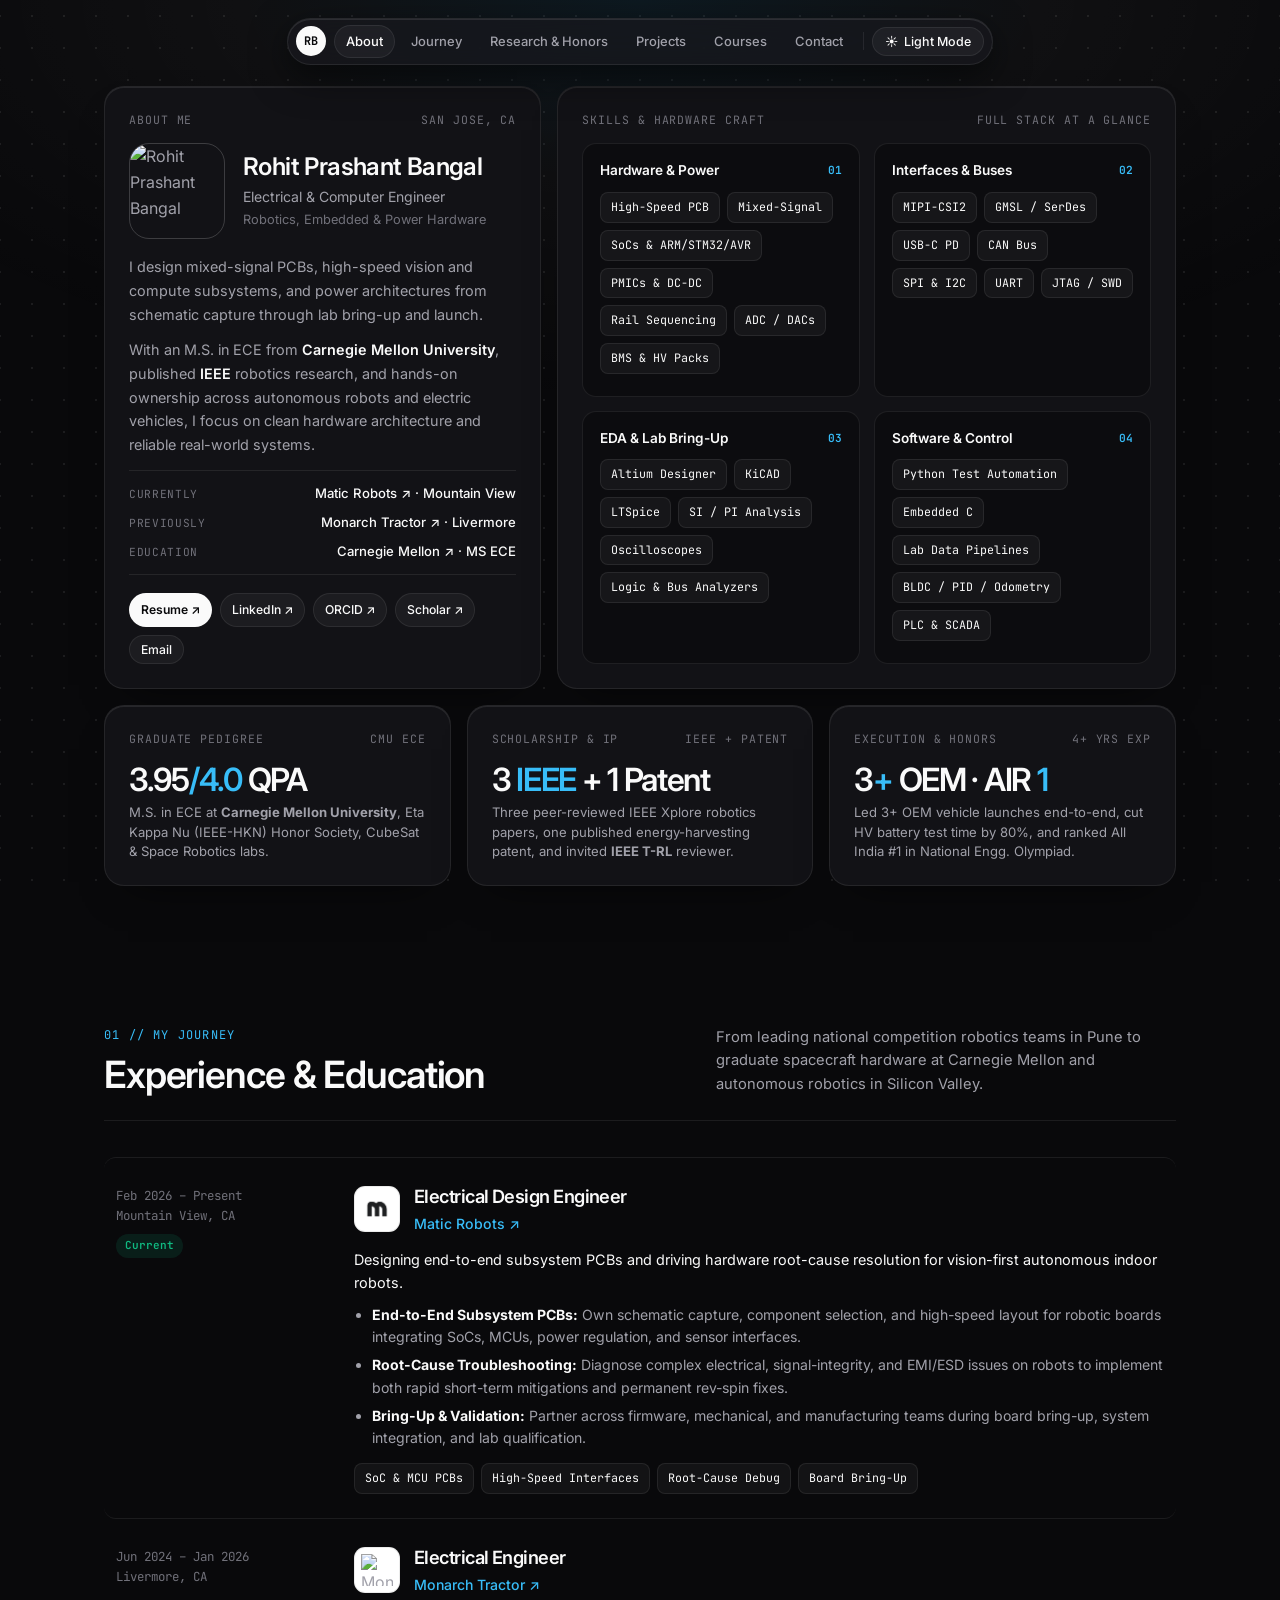
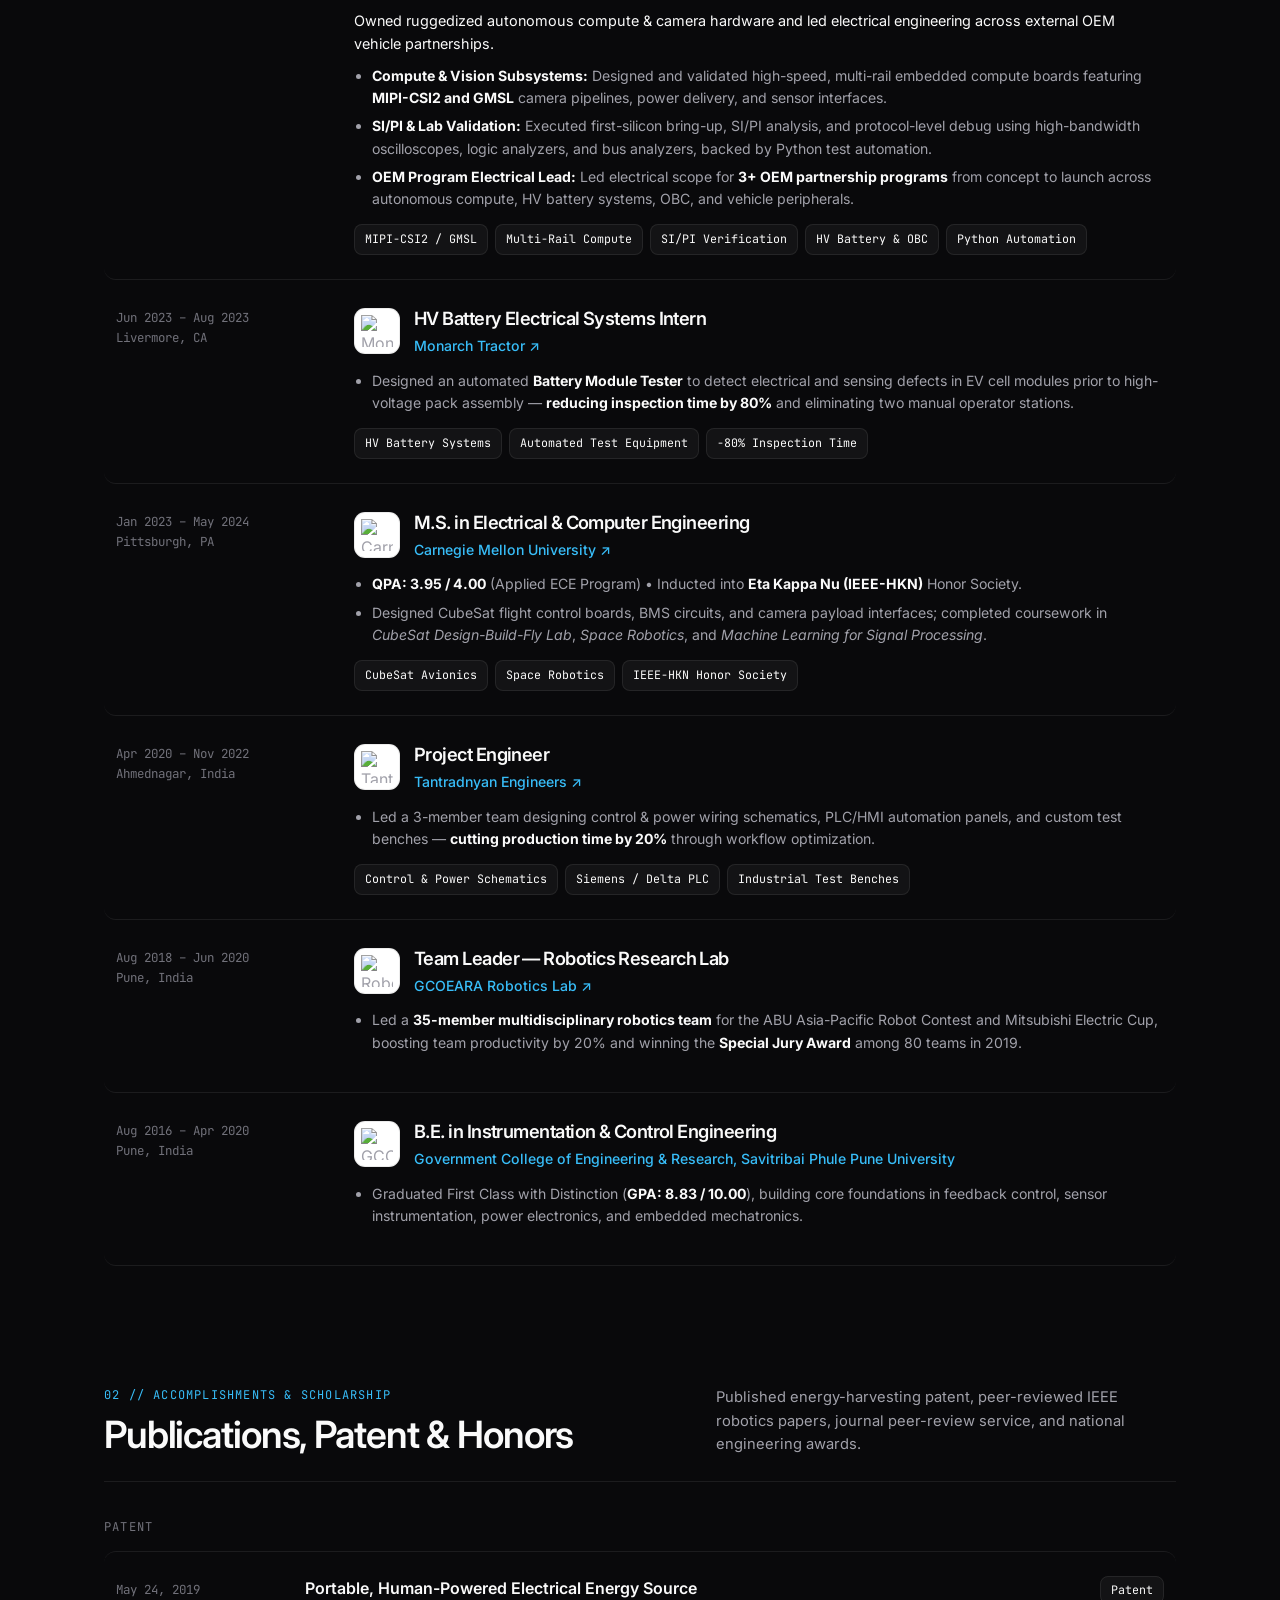
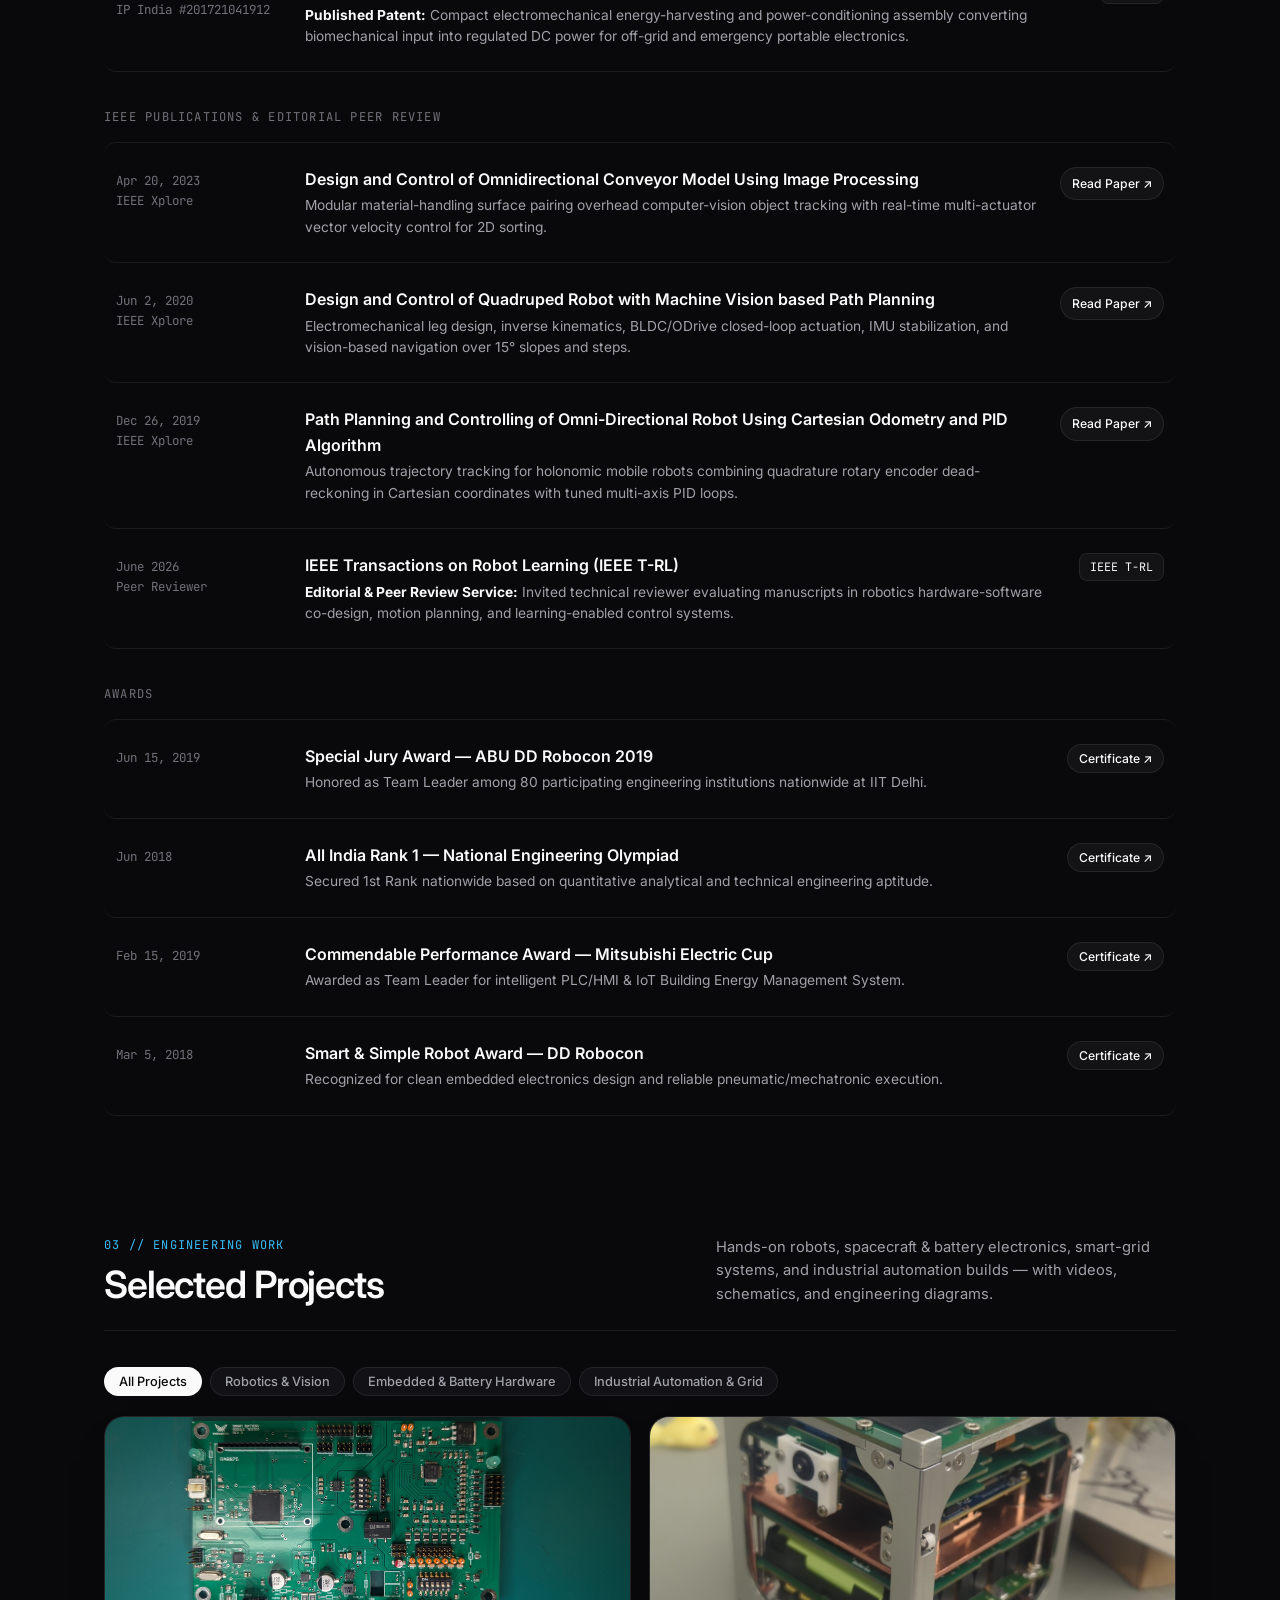
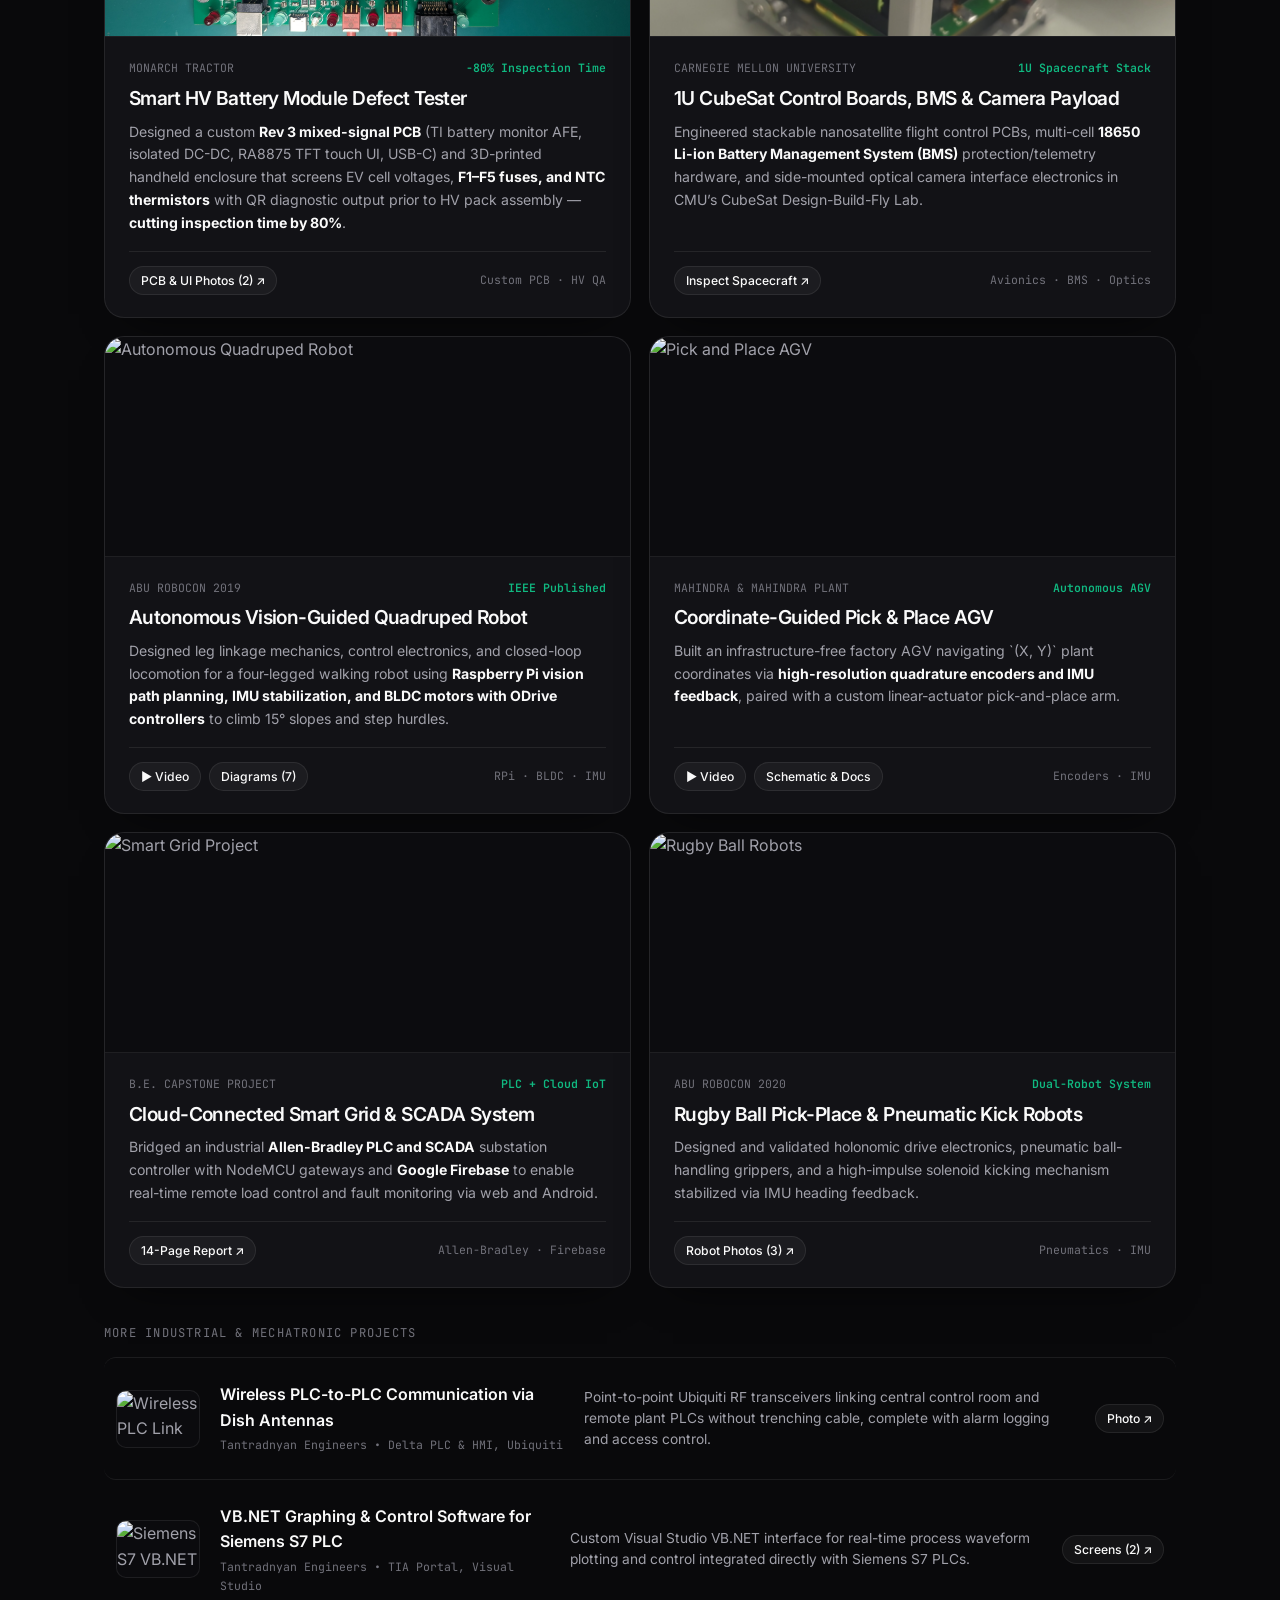
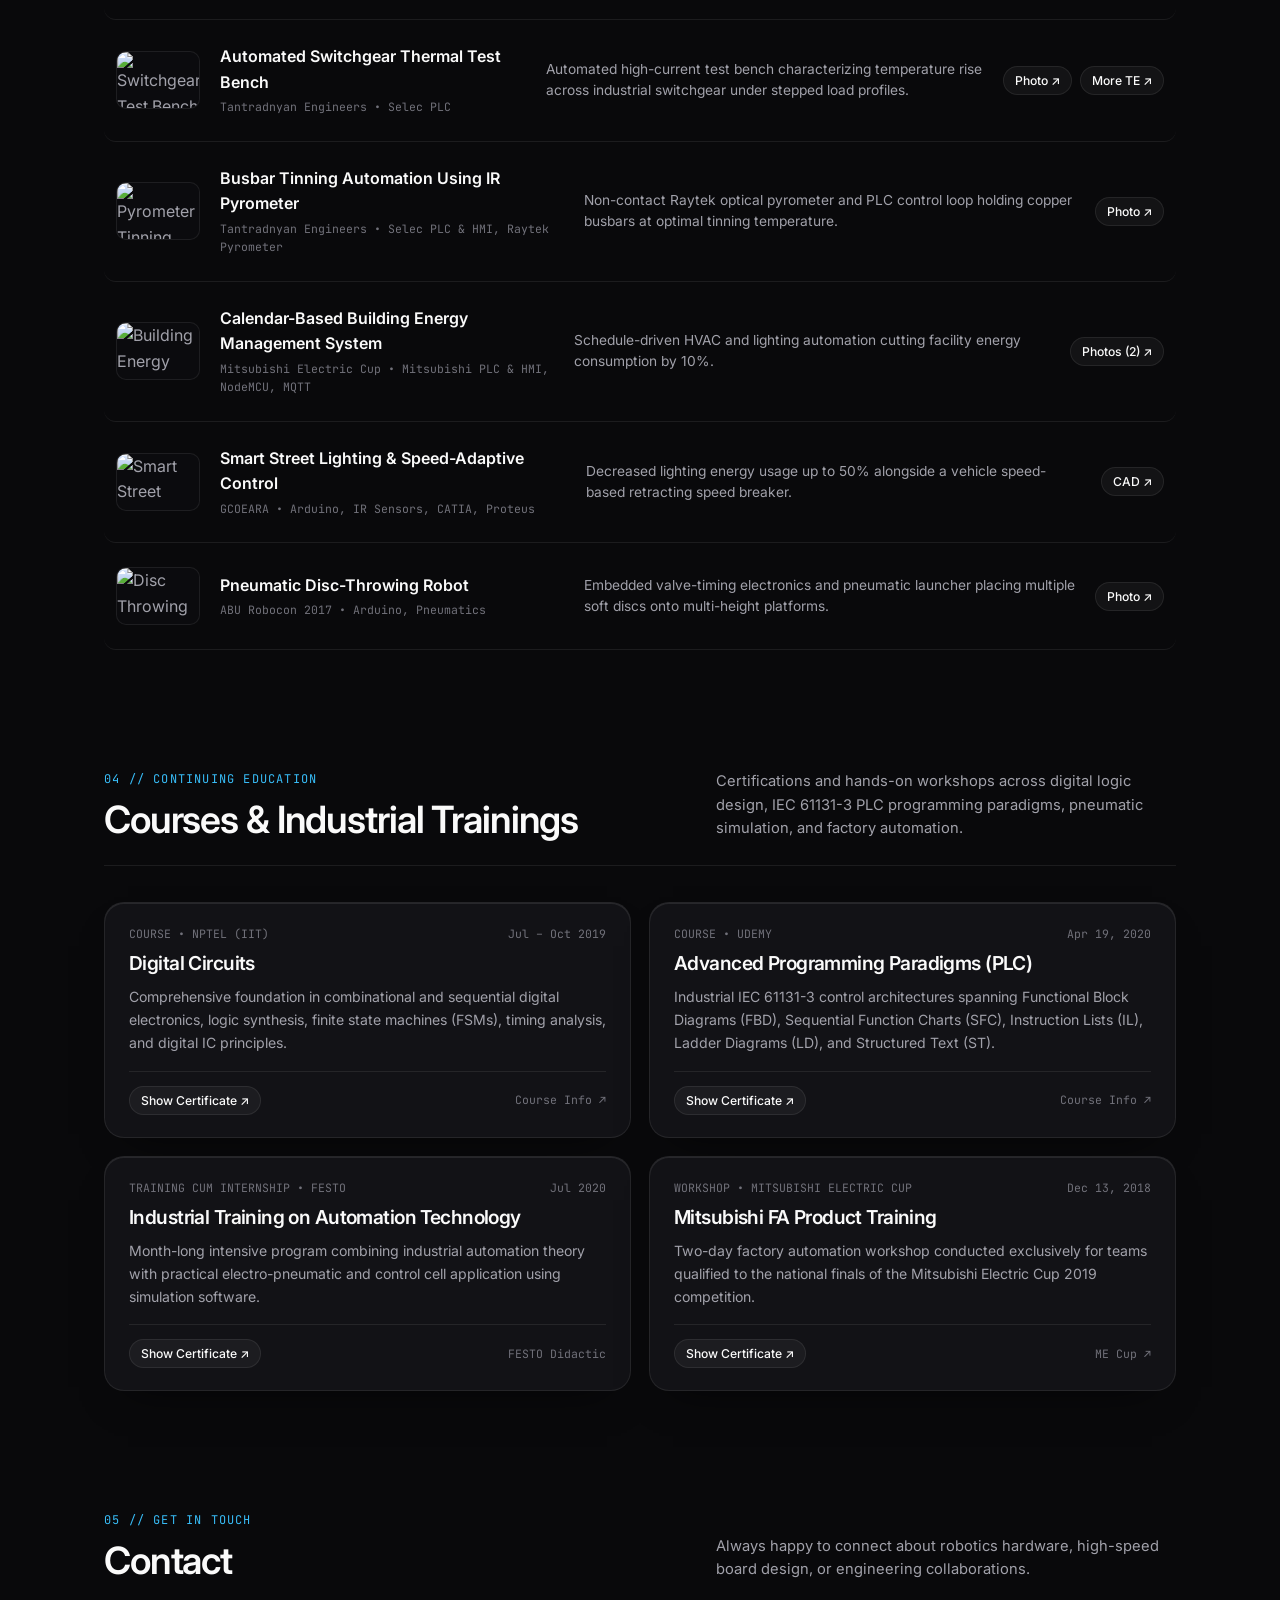
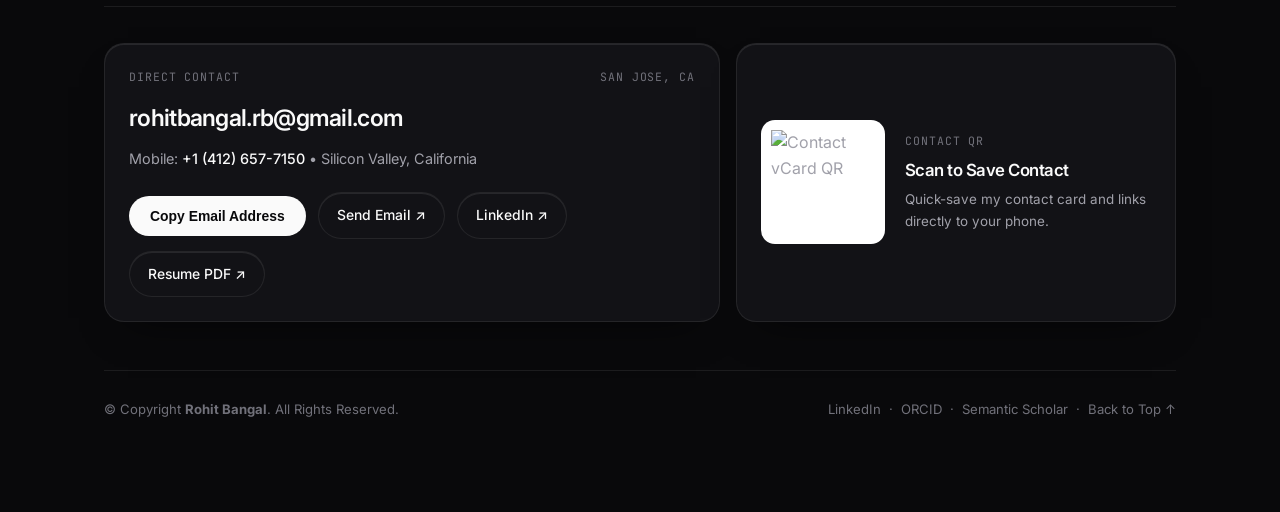
==== index.html @ a2d24da6 "Update Monarch Tractor links to Wayback Machine snapshot" ====
<!DOCTYPE html>
<html lang="en">
<head>
  <meta charset="utf-8">
  <title>Rohit Bangal — Electrical &amp; Robotics Hardware Engineer</title>
  <meta name="viewport" content="width=device-width, initial-scale=1.0">
  <meta name="description" content="Personal portfolio of Rohit Bangal — Electrical &amp; Computer Engineer (MS ECE, Carnegie Mellon) designing high-speed mixed-signal PCBs, vision subsystems, and autonomous robotics hardware.">
  <meta name="keywords" content="Rohit Bangal, Electrical Engineer, Robotics Hardware, Carnegie Mellon ECE, Matic Robots, Monarch Tractor, High-Speed PCB, MIPI-CSI, GMSL">

  <link href="img/favicon.png" rel="icon">
  <link href="img/apple-touch-icon.png" rel="apple-touch-icon">

  <!-- Editorial + Technical Typography -->
  <link rel="preconnect" href="https://fonts.googleapis.com">
  <link rel="preconnect" href="https://fonts.gstatic.com" crossorigin>
  <link href="https://fonts.googleapis.com/css2?family=Instrument+Serif:ital@0;1&family=Inter:wght@400;500;600;700&family=JetBrains+Mono:wght@400;500;600;700&display=swap" rel="stylesheet">

  <!-- Bespoke Design System -->
  <link href="css/bespoke.css?v=6" rel="stylesheet">
</head>

<body data-theme="dark">
  <!-- Hairline Top Scroll Progress -->
  <div id="scroll-progress"></div>

  <!-- Subtle Top Radial Backlight + Architectural Dot Matrix -->
  <div class="ambient-canvas"></div>

  <!-- Floating Glass Pill Dock -->
  <header class="dock-header">
    <nav class="dock-nav" aria-label="Primary Navigation">
      <a href="#about" class="dock-monogram" title="Rohit Bangal">RB</a>
      <a href="#about" class="dock-link active">About</a>
      <a href="#journey" class="dock-link">Journey</a>
      <a href="#research" class="dock-link">Research &amp; Honors</a>
      <a href="#projects" class="dock-link">Projects</a>
      <a href="#courses" class="dock-link">Courses</a>
      <a href="#contact" class="dock-link">Contact</a>
      <span class="dock-divider"></span>
      <button type="button" id="theme-toggle" class="dock-theme-btn" aria-label="Switch color theme">
        <span id="theme-toggle-icon">☀</span>
        <span id="theme-toggle-label">Light Mode</span>
      </button>
    </nav>
  </header>

  <main>
    <!-- ======================================================================
         ABOUT & PERSONAL BENTO OVERVIEW
         ====================================================================== -->
    <section id="about" class="hero-section">
      <div class="shell">
        <!-- Personal Modular Bento Grid (Marco.fyi Bento-First Opening) -->
        <div class="bento-grid reveal">
          <!-- Tile 1: Personal Profile & Affiliations (5 cols) -->
          <div class="bento-card identity-card span-5">
            <div>
              <div class="bento-label">
                <span>ABOUT ME</span>
                <span>SAN JOSE, CA</span>
              </div>
              <div class="identity-top-flex">
                <div class="portrait-frame">
                  <img src="img/rb.jpg" alt="Rohit Prashant Bangal">
                </div>
                <div>
                  <h1 class="identity-name">Rohit Prashant Bangal</h1>
                  <div class="identity-role" style="margin-bottom: 0;">Electrical &amp; Computer Engineer<br><span style="font-size: 0.8rem; color: var(--text-muted);">Robotics, Embedded &amp; Power Hardware</span></div>
                </div>
              </div>

              <p class="identity-bio">
                I design mixed-signal PCBs, high-speed vision and compute subsystems, and power architectures from schematic capture through lab bring-up and launch.
              </p>
              <p class="identity-bio" style="margin-bottom: 14px;">
                With an M.S. in ECE from <strong>Carnegie Mellon University</strong>, published <strong>IEEE</strong> robotics research, and hands-on ownership across autonomous robots and electric vehicles, I focus on clean hardware architecture and reliable real-world systems.
              </p>

              <div class="now-mini-list">
                <div class="now-mini-row">
                  <span class="k">Currently</span>
                  <span class="v"><a href="https://maticrobots.com/" target="_blank" rel="noopener">Matic Robots &nearr;</a> &middot; Mountain View</span>
                </div>
                <div class="now-mini-row">
                  <span class="k">Previously</span>
                  <span class="v"><a href="https://web.archive.org/web/20260115083828/https://www.monarchtractor.com/" target="_blank" rel="noopener">Monarch Tractor &nearr;</a> &middot; Livermore</span>
                </div>
                <div class="now-mini-row">
                  <span class="k">Education</span>
                  <span class="v"><a href="https://www.ece.cmu.edu/" target="_blank" rel="noopener">Carnegie Mellon &nearr;</a> &middot; MS ECE</span>
                </div>
              </div>
            </div>

            <div class="social-pill-row">
              <a href="Rohit%20Bangal%20-%20Resume.pdf" target="_blank" rel="noopener" class="mini-pill mini-pill-solid">Resume &nearr;</a>
              <a href="https://www.linkedin.com/in/rohitbangal" target="_blank" rel="noopener" class="mini-pill">LinkedIn &nearr;</a>
              <a href="https://orcid.org/0009-0003-9104-2125" target="_blank" rel="noopener" class="mini-pill">ORCID &nearr;</a>
              <a href="https://www.semanticscholar.org/author/Rohit-Bangal/2213702117" target="_blank" rel="noopener" class="mini-pill">Scholar &nearr;</a>
              <button type="button" class="mini-pill" data-copy-email="rohitbangal.rb@gmail.com" data-copied-label="Copied &check;">
                <span class="copy-label">Email</span>
              </button>
            </div>
          </div>

          <!-- Tile 2: All Skills at a Glance (7 cols) -->
          <div class="bento-card skills-card span-7">
            <div class="bento-label">
              <span>SKILLS &amp; HARDWARE CRAFT</span>
              <span>FULL STACK AT A GLANCE</span>
            </div>

            <div class="skills-glance-grid">
              <div class="skill-pillar">
                <div class="skill-pillar-head">
                  <span>Hardware &amp; Power</span>
                  <span class="num">01</span>
                </div>
                <div class="chip-cloud">
                  <span class="spec-chip">High-Speed PCB</span>
                  <span class="spec-chip">Mixed-Signal</span>
                  <span class="spec-chip">SoCs &amp; ARM/STM32/AVR</span>
                  <span class="spec-chip">PMICs &amp; DC-DC</span>
                  <span class="spec-chip">Rail Sequencing</span>
                  <span class="spec-chip">ADC / DACs</span>
                  <span class="spec-chip">BMS &amp; HV Packs</span>
                </div>
              </div>

              <div class="skill-pillar">
                <div class="skill-pillar-head">
                  <span>Interfaces &amp; Buses</span>
                  <span class="num">02</span>
                </div>
                <div class="chip-cloud">
                  <span class="spec-chip">MIPI-CSI2</span>
                  <span class="spec-chip">GMSL / SerDes</span>
                  <span class="spec-chip">USB-C PD</span>
                  <span class="spec-chip">CAN Bus</span>
                  <span class="spec-chip">SPI &amp; I2C</span>
                  <span class="spec-chip">UART</span>
                  <span class="spec-chip">JTAG / SWD</span>
                </div>
              </div>

              <div class="skill-pillar">
                <div class="skill-pillar-head">
                  <span>EDA &amp; Lab Bring-Up</span>
                  <span class="num">03</span>
                </div>
                <div class="chip-cloud">
                  <span class="spec-chip">Altium Designer</span>
                  <span class="spec-chip">KiCAD</span>
                  <span class="spec-chip">LTSpice</span>
                  <span class="spec-chip">SI / PI Analysis</span>
                  <span class="spec-chip">Oscilloscopes</span>
                  <span class="spec-chip">Logic &amp; Bus Analyzers</span>
                </div>
              </div>

              <div class="skill-pillar">
                <div class="skill-pillar-head">
                  <span>Software &amp; Control</span>
                  <span class="num">04</span>
                </div>
                <div class="chip-cloud">
                  <span class="spec-chip">Python Test Automation</span>
                  <span class="spec-chip">Embedded C</span>
                  <span class="spec-chip">Lab Data Pipelines</span>
                  <span class="spec-chip">BLDC / PID / Odometry</span>
                  <span class="spec-chip">PLC &amp; SCADA</span>
                </div>
              </div>
            </div>
          </div>

          <!-- Row 2: Three Balanced Personal Highlight Tiles (4 + 4 + 4 = 12 cols) -->
          <div class="bento-card span-4">
            <div class="bento-label">
              <span>GRADUATE PEDIGREE</span>
              <span>CMU ECE</span>
            </div>
            <div class="metric-big">3.95<span class="accent">/4.0</span> QPA</div>
            <p class="metric-desc">
              M.S. in ECE at <strong>Carnegie Mellon University</strong>, Eta Kappa Nu (IEEE-HKN) Honor Society, CubeSat &amp; Space Robotics labs.
            </p>
          </div>

          <div class="bento-card span-4">
            <div class="bento-label">
              <span>SCHOLARSHIP &amp; IP</span>
              <span>IEEE + PATENT</span>
            </div>
            <div class="metric-big">3 <span class="accent">IEEE</span> + 1 Patent</div>
            <p class="metric-desc">
              Three peer-reviewed IEEE Xplore robotics papers, one published energy-harvesting patent, and invited <strong>IEEE T-RL</strong> reviewer.
            </p>
          </div>

          <div class="bento-card span-4">
            <div class="bento-label">
              <span>EXECUTION &amp; HONORS</span>
              <span>4+ YRS EXP</span>
            </div>
            <div class="metric-big">3<span class="accent">+</span> OEM &middot; AIR <span class="accent">1</span></div>
            <p class="metric-desc">
              Led 3+ OEM vehicle launches end-to-end, cut HV battery test time by 80%, and ranked All India #1 in National Engg. Olympiad.
            </p>
          </div>
        </div>
      </div>
    </section>

    <!-- ======================================================================
         01 // EXPERIENCE & EDUCATION (MY JOURNEY)
         ====================================================================== -->
    <section id="journey" class="section-block">
      <div class="shell">
        <div class="section-header-row reveal">
          <div>
            <span class="section-index">01 // MY JOURNEY</span>
            <h2 class="section-title">Experience &amp; Education</h2>
          </div>
          <p class="section-lead">
            From leading national competition robotics teams in Pune to graduate spacecraft hardware at Carnegie Mellon and autonomous robotics in Silicon Valley.
          </p>
        </div>

        <div class="dim-ledger reveal">
          <!-- Matic Robots -->
          <div class="ledger-row journey-row-grid">
            <div class="journey-when">
              <div>Feb 2026 &ndash; Present</div>
              <div>Mountain View, CA</div>
              <span class="journey-badge-now">Current</span>
            </div>
            <div>
              <div class="journey-header">
                <div class="logo-tile"><img src="img/matic.png" alt="Matic Robots"></div>
                <div>
                  <h3 class="journey-role">Electrical Design Engineer</h3>
                  <div class="journey-org"><a href="https://maticrobots.com/" target="_blank" rel="noopener">Matic Robots &nearr;</a></div>
                </div>
              </div>
              <p class="journey-scope">Designing end-to-end subsystem PCBs and driving hardware root-cause resolution for vision-first autonomous indoor robots.</p>
              <ul class="journey-points">
                <li><strong>End-to-End Subsystem PCBs:</strong> Own schematic capture, component selection, and high-speed layout for robotic boards integrating SoCs, MCUs, power regulation, and sensor interfaces.</li>
                <li><strong>Root-Cause Troubleshooting:</strong> Diagnose complex electrical, signal-integrity, and EMI/ESD issues on robots to implement both rapid short-term mitigations and permanent rev-spin fixes.</li>
                <li><strong>Bring-Up &amp; Validation:</strong> Partner across firmware, mechanical, and manufacturing teams during board bring-up, system integration, and lab qualification.</li>
              </ul>
              <div class="chip-cloud">
                <span class="spec-chip">SoC &amp; MCU PCBs</span>
                <span class="spec-chip">High-Speed Interfaces</span>
                <span class="spec-chip">Root-Cause Debug</span>
                <span class="spec-chip">Board Bring-Up</span>
              </div>
            </div>
          </div>

          <!-- Monarch Tractor Full-Time -->
          <div class="ledger-row journey-row-grid">
            <div class="journey-when">
              <div>Jun 2024 &ndash; Jan 2026</div>
              <div>Livermore, CA</div>
            </div>
            <div>
              <div class="journey-header">
                <div class="logo-tile"><img src="img/mt.png" alt="Monarch Tractor"></div>
                <div>
                  <h3 class="journey-role">Electrical Engineer</h3>
                  <div class="journey-org"><a href="https://web.archive.org/web/20260115083828/https://www.monarchtractor.com/" target="_blank" rel="noopener">Monarch Tractor &nearr;</a></div>
                </div>
              </div>
              <p class="journey-scope">Owned ruggedized autonomous compute &amp; camera hardware and led electrical engineering across external OEM vehicle partnerships.</p>
              <ul class="journey-points">
                <li><strong>Compute &amp; Vision Subsystems:</strong> Designed and validated high-speed, multi-rail embedded compute boards featuring <strong>MIPI-CSI2 and GMSL</strong> camera pipelines, power delivery, and sensor interfaces.</li>
                <li><strong>SI/PI &amp; Lab Validation:</strong> Executed first-silicon bring-up, SI/PI analysis, and protocol-level debug using high-bandwidth oscilloscopes, logic analyzers, and bus analyzers, backed by Python test automation.</li>
                <li><strong>OEM Program Electrical Lead:</strong> Led electrical scope for <strong>3+ OEM partnership programs</strong> from concept to launch across autonomous compute, HV battery systems, OBC, and vehicle peripherals.</li>
              </ul>
              <div class="chip-cloud">
                <span class="spec-chip">MIPI-CSI2 / GMSL</span>
                <span class="spec-chip">Multi-Rail Compute</span>
                <span class="spec-chip">SI/PI Verification</span>
                <span class="spec-chip">HV Battery &amp; OBC</span>
                <span class="spec-chip">Python Automation</span>
              </div>
            </div>
          </div>

          <!-- Monarch Tractor Intern -->
          <div class="ledger-row journey-row-grid">
            <div class="journey-when">
              <div>Jun 2023 &ndash; Aug 2023</div>
              <div>Livermore, CA</div>
            </div>
            <div>
              <div class="journey-header">
                <div class="logo-tile"><img src="img/mt.png" alt="Monarch Tractor"></div>
                <div>
                  <h3 class="journey-role">HV Battery Electrical Systems Intern</h3>
                  <div class="journey-org"><a href="https://web.archive.org/web/20260115083828/https://www.monarchtractor.com/" target="_blank" rel="noopener">Monarch Tractor &nearr;</a></div>
                </div>
              </div>
              <ul class="journey-points">
                <li>Designed an automated <strong>Battery Module Tester</strong> to detect electrical and sensing defects in EV cell modules prior to high-voltage pack assembly — <strong>reducing inspection time by 80%</strong> and eliminating two manual operator stations.</li>
              </ul>
              <div class="chip-cloud">
                <span class="spec-chip">HV Battery Systems</span>
                <span class="spec-chip">Automated Test Equipment</span>
                <span class="spec-chip">&minus;80% Inspection Time</span>
              </div>
            </div>
          </div>

          <!-- Carnegie Mellon University -->
          <div class="ledger-row journey-row-grid">
            <div class="journey-when">
              <div>Jan 2023 &ndash; May 2024</div>
              <div>Pittsburgh, PA</div>
            </div>
            <div>
              <div class="journey-header">
                <div class="logo-tile"><img src="img/cmu.png" alt="Carnegie Mellon University"></div>
                <div>
                  <h3 class="journey-role">M.S. in Electrical &amp; Computer Engineering</h3>
                  <div class="journey-org"><a href="https://www.ece.cmu.edu/academics/ms-ece/applied-program.html" target="_blank" rel="noopener">Carnegie Mellon University &nearr;</a></div>
                </div>
              </div>
              <ul class="journey-points">
                <li><strong>QPA: 3.95 / 4.00</strong> (Applied ECE Program) &bull; Inducted into <strong>Eta Kappa Nu (IEEE-HKN)</strong> Honor Society.</li>
                <li>Designed CubeSat flight control boards, BMS circuits, and camera payload interfaces; completed coursework in <em>CubeSat Design-Build-Fly Lab</em>, <em>Space Robotics</em>, and <em>Machine Learning for Signal Processing</em>.</li>
              </ul>
              <div class="chip-cloud">
                <span class="spec-chip">CubeSat Avionics</span>
                <span class="spec-chip">Space Robotics</span>
                <span class="spec-chip">IEEE-HKN Honor Society</span>
              </div>
            </div>
          </div>

          <!-- Tantradnyan Engineers -->
          <div class="ledger-row journey-row-grid">
            <div class="journey-when">
              <div>Apr 2020 &ndash; Nov 2022</div>
              <div>Ahmednagar, India</div>
            </div>
            <div>
              <div class="journey-header">
                <div class="logo-tile"><img src="img/te.png" alt="Tantradnyan Engineers"></div>
                <div>
                  <h3 class="journey-role">Project Engineer</h3>
                  <div class="journey-org"><a href="https://www.tantraengineers.com/" target="_blank" rel="noopener">Tantradnyan Engineers &nearr;</a></div>
                </div>
              </div>
              <ul class="journey-points">
                <li>Led a 3-member team designing control &amp; power wiring schematics, PLC/HMI automation panels, and custom test benches — <strong>cutting production time by 20%</strong> through workflow optimization.</li>
              </ul>
              <div class="chip-cloud">
                <span class="spec-chip">Control &amp; Power Schematics</span>
                <span class="spec-chip">Siemens / Delta PLC</span>
                <span class="spec-chip">Industrial Test Benches</span>
              </div>
            </div>
          </div>

          <!-- Robotics Research Lab -->
          <div class="ledger-row journey-row-grid">
            <div class="journey-when">
              <div>Aug 2018 &ndash; Jun 2020</div>
              <div>Pune, India</div>
            </div>
            <div>
              <div class="journey-header">
                <div class="logo-tile"><img src="img/penrose.png" alt="Robotics Research Lab"></div>
                <div>
                  <h3 class="journey-role">Team Leader &mdash; Robotics Research Lab</h3>
                  <div class="journey-org"><a href="https://rrlgcoeara.in/" target="_blank" rel="noopener">GCOEARA Robotics Lab &nearr;</a></div>
                </div>
              </div>
              <ul class="journey-points">
                <li>Led a <strong>35-member multidisciplinary robotics team</strong> for the ABU Asia-Pacific Robot Contest and Mitsubishi Electric Cup, boosting team productivity by 20% and winning the <strong>Special Jury Award</strong> among 80 teams in 2019.</li>
              </ul>
            </div>
          </div>

          <!-- B.E. GCOEARA / SPPU -->
          <div class="ledger-row journey-row-grid">
            <div class="journey-when">
              <div>Aug 2016 &ndash; Apr 2020</div>
              <div>Pune, India</div>
            </div>
            <div>
              <div class="journey-header">
                <div class="logo-tile"><img src="img/gcoeara.png" alt="GCOEARA SPPU"></div>
                <div>
                  <h3 class="journey-role">B.E. in Instrumentation &amp; Control Engineering</h3>
                  <div class="journey-org">Government College of Engineering &amp; Research, Savitribai Phule Pune University</div>
                </div>
              </div>
              <ul class="journey-points">
                <li>Graduated First Class with Distinction (<strong>GPA: 8.83 / 10.00</strong>), building core foundations in feedback control, sensor instrumentation, power electronics, and embedded mechatronics.</li>
              </ul>
            </div>
          </div>
        </div>
      </div>
    </section>

    <!-- ======================================================================
         02 // PATENT, IEEE PUBLICATIONS, PEER REVIEW & HONORS
         ====================================================================== -->
    <section id="research" class="section-block">
      <div class="shell">
        <div class="section-header-row reveal">
          <div>
            <span class="section-index">02 // ACCOMPLISHMENTS &amp; SCHOLARSHIP</span>
            <h2 class="section-title">Publications, Patent &amp; Honors</h2>
          </div>
          <p class="section-lead">
            Published energy-harvesting patent, peer-reviewed IEEE robotics papers, journal peer-review service, and national engineering awards.
          </p>
        </div>

        <!-- Patent -->
        <div class="research-subhead reveal">PATENT</div>
        <div class="dim-ledger reveal">
          <div class="ledger-row pub-row-grid">
            <div class="journey-when">
              <div>May 24, 2019</div>
              <div>IP India #201721041912</div>
            </div>
            <div>
              <div class="archive-title">Portable, Human-Powered Electrical Energy Source</div>
              <p class="archive-summary">
                <strong>Published Patent:</strong> Compact electromechanical energy-harvesting and power-conditioning assembly converting biomechanical input into regulated DC power for off-grid and emergency portable electronics.
              </p>
            </div>
            <div><span class="spec-chip">Patent</span></div>
          </div>
        </div>

        <!-- IEEE Publications & Editorial Peer Review -->
        <div class="research-subhead reveal">IEEE PUBLICATIONS &amp; EDITORIAL PEER REVIEW</div>
        <div class="dim-ledger reveal">
          <div class="ledger-row pub-row-grid">
            <div class="journey-when">
              <div>Apr 20, 2023</div>
              <div>IEEE Xplore</div>
            </div>
            <div>
              <div class="archive-title">Design and Control of Omnidirectional Conveyor Model Using Image Processing</div>
              <p class="archive-summary">
                Modular material-handling surface pairing overhead computer-vision object tracking with real-time multi-actuator vector velocity control for 2D sorting.
              </p>
            </div>
            <div>
              <a href="https://ieeexplore.ieee.org/document/10104684" target="_blank" rel="noopener" class="mini-pill">Read Paper &nearr;</a>
            </div>
          </div>

          <div class="ledger-row pub-row-grid">
            <div class="journey-when">
              <div>Jun 2, 2020</div>
              <div>IEEE Xplore</div>
            </div>
            <div>
              <div class="archive-title">Design and Control of Quadruped Robot with Machine Vision based Path Planning</div>
              <p class="archive-summary">
                Electromechanical leg design, inverse kinematics, BLDC/ODrive closed-loop actuation, IMU stabilization, and vision-based navigation over 15&deg; slopes and steps.
              </p>
            </div>
            <div>
              <a href="https://ieeexplore.ieee.org/document/9105783" target="_blank" rel="noopener" class="mini-pill">Read Paper &nearr;</a>
            </div>
          </div>

          <div class="ledger-row pub-row-grid">
            <div class="journey-when">
              <div>Dec 26, 2019</div>
              <div>IEEE Xplore</div>
            </div>
            <div>
              <div class="archive-title">Path Planning and Controlling of Omni-Directional Robot Using Cartesian Odometry and PID Algorithm</div>
              <p class="archive-summary">
                Autonomous trajectory tracking for holonomic mobile robots combining quadrature rotary encoder dead-reckoning in Cartesian coordinates with tuned multi-axis PID loops.
              </p>
            </div>
            <div>
              <a href="https://ieeexplore.ieee.org/document/8940566" target="_blank" rel="noopener" class="mini-pill">Read Paper &nearr;</a>
            </div>
          </div>

          <div class="ledger-row pub-row-grid">
            <div class="journey-when">
              <div>June 2026</div>
              <div>Peer Reviewer</div>
            </div>
            <div>
              <div class="archive-title">IEEE Transactions on Robot Learning (IEEE T-RL)</div>
              <p class="archive-summary">
                <strong>Editorial &amp; Peer Review Service:</strong> Invited technical reviewer evaluating manuscripts in robotics hardware-software co-design, motion planning, and learning-enabled control systems.
              </p>
            </div>
            <div><span class="spec-chip">IEEE T-RL</span></div>
          </div>
        </div>

        <!-- National Honors -->
        <div class="research-subhead reveal">AWARDS</div>
        <div class="dim-ledger reveal">
          <div class="ledger-row pub-row-grid">
            <div class="journey-when">Jun 15, 2019</div>
            <div>
              <div class="archive-title">Special Jury Award &mdash; ABU DD Robocon 2019</div>
              <p class="archive-summary">Honored as Team Leader among 80 participating engineering institutions nationwide at IIT Delhi.</p>
            </div>
            <div>
              <button type="button" class="mini-pill" data-media-src="img/rc_cert/Robocon 2019.jpg" data-media-title="Special Jury Award — ABU DD Robocon 2019" data-media-caption="Awarded to Team Leader Rohit Bangal among 80 teams.">Certificate &nearr;</button>
            </div>
          </div>

          <div class="ledger-row pub-row-grid">
            <div class="journey-when">Jun 2018</div>
            <div>
              <div class="archive-title">All India Rank 1 &mdash; National Engineering Olympiad</div>
              <p class="archive-summary">Secured 1st Rank nationwide based on quantitative analytical and technical engineering aptitude.</p>
            </div>
            <div>
              <button type="button" class="mini-pill" data-media-src="img/Engg Olympiad Certificate_r.jpg" data-media-title="All India Rank 1 — National Engineering Olympiad" data-media-caption="Secured All India Rank 1 nationwide.">Certificate &nearr;</button>
            </div>
          </div>

          <div class="ledger-row pub-row-grid">
            <div class="journey-when">Feb 15, 2019</div>
            <div>
              <div class="archive-title">Commendable Performance Award &mdash; Mitsubishi Electric Cup</div>
              <p class="archive-summary">Awarded as Team Leader for intelligent PLC/HMI &amp; IoT Building Energy Management System.</p>
            </div>
            <div>
              <button type="button" class="mini-pill" data-media-src="img/Mitsubishi Cup Commendable.jpg" data-media-title="Commendable Performance Award — Mitsubishi Electric Cup" data-media-caption="National factory automation award.">Certificate &nearr;</button>
            </div>
          </div>

          <div class="ledger-row pub-row-grid">
            <div class="journey-when">Mar 5, 2018</div>
            <div>
              <div class="archive-title">Smart &amp; Simple Robot Award &mdash; DD Robocon</div>
              <p class="archive-summary">Recognized for clean embedded electronics design and reliable pneumatic/mechatronic execution.</p>
            </div>
            <div>
              <button type="button" class="mini-pill" data-media-src="img/rc_cert/Robocon 2018 Robu.in.jpg" data-media-title="Smart &amp; Simple Robot Award — DD Robocon 2018" data-media-caption="Electronics designing and programming.">Certificate &nearr;</button>
            </div>
          </div>
        </div>
      </div>
    </section>

    <!-- ======================================================================
         03 // PROJECTS (HARDWARE, ROBOTICS & AUTOMATION)
         ====================================================================== -->
    <section id="projects" class="section-block">
      <div class="shell">
        <div class="section-header-row reveal">
          <div>
            <span class="section-index">03 // ENGINEERING WORK</span>
            <h2 class="section-title">Selected Projects</h2>
          </div>
          <p class="section-lead">
            Hands-on robots, spacecraft &amp; battery electronics, smart-grid systems, and industrial automation builds — with videos, schematics, and engineering diagrams.
          </p>
        </div>

        <div class="archive-filter-row reveal">
          <button type="button" class="archive-pill active" data-archive-filter="all">All Projects</button>
          <button type="button" class="archive-pill" data-archive-filter="robotics">Robotics &amp; Vision</button>
          <button type="button" class="archive-pill" data-archive-filter="hardware">Embedded &amp; Battery Hardware</button>
          <button type="button" class="archive-pill" data-archive-filter="plc">Industrial Automation &amp; Grid</button>
        </div>

        <!-- Featured Visual Project Grid (6 Highlight Projects) -->
        <div class="projects-grid reveal">
          <!-- 1. Smart HV Battery Module Tester -->
          <article class="project-tile" data-cat="hardware plc">
            <div class="project-visual" data-gallery="battery_tester" title="View Rev 3 PCB &amp; Touchscreen UI">
              <img src="img/battery_tester/pcb_rev3.jpg" alt="Smart Battery Module Tester Rev 3 PCB">
            </div>
            <div class="project-content">
              <div class="project-kicker">
                <span>MONARCH TRACTOR</span>
                <span class="highlight">&minus;80% Inspection Time</span>
              </div>
              <h3 class="project-name">Smart HV Battery Module Defect Tester</h3>
              <p class="project-desc">
                Designed a custom <strong>Rev 3 mixed-signal PCB</strong> (TI battery monitor AFE, isolated DC-DC, RA8875 TFT touch UI, USB-C) and 3D-printed handheld enclosure that screens EV cell voltages, <strong>F1&ndash;F5 fuses, and NTC thermistors</strong> with QR diagnostic output prior to HV pack assembly — <strong>cutting inspection time by 80%</strong>.
              </p>
              <div class="project-bottom">
                <button type="button" class="mini-pill" data-gallery="battery_tester">PCB &amp; UI Photos (2) &nearr;</button>
                <span class="mono" style="font-size: 0.72rem; color: var(--text-muted);">Custom PCB &middot; HV QA</span>
              </div>
            </div>
          </article>

          <!-- 2. CMU 1U CubeSat Avionics, BMS & Camera Payload -->
          <article class="project-tile" data-cat="hardware robotics">
            <div class="project-visual" data-media-src="img/cubesat.jpg" data-media-title="1U CubeSat — Flight Control, BMS &amp; Camera Payload" data-media-caption="Assembled 1U CubeSat stack at Carnegie Mellon featuring custom flight control PCBs, 18650 Li-ion BMS deck, copper shielding, optical camera module, solar cells, and tape-spring antennas." title="Inspect 1U CubeSat Hardware">
              <img src="img/cubesat.jpg" alt="1U CubeSat Hardware Stack at Carnegie Mellon" style="object-position: center 58%;">
            </div>
            <div class="project-content">
              <div class="project-kicker">
                <span>CARNEGIE MELLON UNIVERSITY</span>
                <span class="highlight">1U Spacecraft Stack</span>
              </div>
              <h3 class="project-name">1U CubeSat Control Boards, BMS &amp; Camera Payload</h3>
              <p class="project-desc">
                Engineered stackable nanosatellite flight control PCBs, multi-cell <strong>18650 Li-ion Battery Management System (BMS)</strong> protection/telemetry hardware, and side-mounted optical camera interface electronics in CMU’s CubeSat Design-Build-Fly Lab.
              </p>
              <div class="project-bottom">
                <button type="button" class="mini-pill" data-media-src="img/cubesat.jpg" data-media-title="1U CubeSat — Flight Control, BMS &amp; Camera Payload" data-media-caption="Assembled 1U CubeSat stack at Carnegie Mellon featuring custom flight control PCBs, 18650 Li-ion BMS deck, copper shielding, optical camera module, solar cells, and tape-spring antennas.">Inspect Spacecraft &nearr;</button>
                <span class="mono" style="font-size: 0.72rem; color: var(--text-muted);">Avionics &middot; BMS &middot; Optics</span>
              </div>
            </div>
          </article>

          <!-- 3. Autonomous Quadruped Robot -->
          <article class="project-tile" data-cat="robotics hardware">
            <div class="project-visual" data-gallery="quadru_diagrams" title="View 7 diagrams &amp; photos">
              <img src="img/quadru/quadru.jpg" alt="Autonomous Quadruped Robot">
            </div>
            <div class="project-content">
              <div class="project-kicker">
                <span>ABU ROBOCON 2019</span>
                <span class="highlight">IEEE Published</span>
              </div>
              <h3 class="project-name">Autonomous Vision-Guided Quadruped Robot</h3>
              <p class="project-desc">
                Designed leg linkage mechanics, control electronics, and closed-loop locomotion for a four-legged walking robot using <strong>Raspberry Pi vision path planning, IMU stabilization, and BLDC motors with ODrive controllers</strong> to climb 15&deg; slopes and step hurdles.
              </p>
              <div class="project-bottom">
                <div class="social-pill-row">
                  <button type="button" class="mini-pill" data-media-src="img/quadru/MR2.mp4" data-media-title="Quadruped Robot — Autonomous Gait Video" data-media-caption="Closed-loop BLDC/ODrive walking &amp; obstacle run.">&#9654; Video</button>
                  <button type="button" class="mini-pill" data-gallery="quadru_diagrams">Diagrams (7)</button>
                </div>
                <span class="mono" style="font-size: 0.72rem; color: var(--text-muted);">RPi &middot; BLDC &middot; IMU</span>
              </div>
            </div>
          </article>

          <!-- 4. Coordinate-Guided Pick & Place AGV -->
          <article class="project-tile" data-cat="robotics">
            <div class="project-visual" data-gallery="mahindra_docs" title="View AGV photos &amp; schematic">
              <img src="img/mahindra/snap.png" alt="Pick and Place AGV">
            </div>
            <div class="project-content">
              <div class="project-kicker">
                <span>MAHINDRA &amp; MAHINDRA PLANT</span>
                <span class="highlight">Autonomous AGV</span>
              </div>
              <h3 class="project-name">Coordinate-Guided Pick &amp; Place AGV</h3>
              <p class="project-desc">
                Built an infrastructure-free factory AGV navigating `(X, Y)` plant coordinates via <strong>high-resolution quadrature encoders and IMU feedback</strong>, paired with a custom linear-actuator pick-and-place arm.
              </p>
              <div class="project-bottom">
                <div class="social-pill-row">
                  <button type="button" class="mini-pill" data-media-src="img/mahindra/run.mp4" data-media-title="Pick &amp; Place AGV — Autonomous Waypoint Run" data-media-caption="Encoder + IMU coordinate navigation and payload transfer.">&#9654; Video</button>
                  <button type="button" class="mini-pill" data-gallery="mahindra_docs">Schematic &amp; Docs</button>
                </div>
                <span class="mono" style="font-size: 0.72rem; color: var(--text-muted);">Encoders &middot; IMU</span>
              </div>
            </div>
          </article>

          <!-- 5. Cloud-Connected Smart Grid -->
          <article class="project-tile" data-cat="plc">
            <div class="project-visual" data-gallery="smart_grid_report" title="Read 14-page Smart Grid report">
              <img src="img/sg_report/concept.jpg" alt="Smart Grid Project">
            </div>
            <div class="project-content">
              <div class="project-kicker">
                <span>B.E. CAPSTONE PROJECT</span>
                <span class="highlight">PLC + Cloud IoT</span>
              </div>
              <h3 class="project-name">Cloud-Connected Smart Grid &amp; SCADA System</h3>
              <p class="project-desc">
                Bridged an industrial <strong>Allen-Bradley PLC and SCADA</strong> substation controller with NodeMCU gateways and <strong>Google Firebase</strong> to enable real-time remote load control and fault monitoring via web and Android.
              </p>
              <div class="project-bottom">
                <button type="button" class="mini-pill" data-gallery="smart_grid_report">14-Page Report &nearr;</button>
                <span class="mono" style="font-size: 0.72rem; color: var(--text-muted);">Allen-Bradley &middot; Firebase</span>
              </div>
            </div>
          </article>

          <!-- 6. Rugby Pick-Place & Kick Robots -->
          <article class="project-tile" data-cat="robotics">
            <div class="project-visual" data-gallery="rugby_gallery" title="View robot gallery">
              <img src="img/rc_20/3.jpg" alt="Rugby Ball Robots">
            </div>
            <div class="project-content">
              <div class="project-kicker">
                <span>ABU ROBOCON 2020</span>
                <span class="highlight">Dual-Robot System</span>
              </div>
              <h3 class="project-name">Rugby Ball Pick-Place &amp; Pneumatic Kick Robots</h3>
              <p class="project-desc">
                Designed and validated holonomic drive electronics, pneumatic ball-handling grippers, and a high-impulse solenoid kicking mechanism stabilized via IMU heading feedback.
              </p>
              <div class="project-bottom">
                <button type="button" class="mini-pill" data-gallery="rugby_gallery">Robot Photos (3) &nearr;</button>
                <span class="mono" style="font-size: 0.72rem; color: var(--text-muted);">Pneumatics &middot; IMU</span>
              </div>
            </div>
          </article>
        </div>

        <!-- Additional Industrial & Academic Projects Ledger -->
        <div class="research-subhead reveal">MORE INDUSTRIAL &amp; MECHATRONIC PROJECTS</div>
        <div class="dim-ledger reveal">
          <div class="ledger-row archive-row-grid" data-cat="plc">
            <div class="archive-thumb"><img src="img/jubi.jpeg" alt="Wireless PLC Link"></div>
            <div>
              <div class="archive-title">Wireless PLC-to-PLC Communication via Dish Antennas</div>
              <div class="archive-org">Tantradnyan Engineers &bull; Delta PLC &amp; HMI, Ubiquiti</div>
            </div>
            <div class="archive-summary">
              Point-to-point Ubiquiti RF transceivers linking central control room and remote plant PLCs without trenching cable, complete with alarm logging and access control.
            </div>
            <div>
              <button type="button" class="mini-pill" data-media-src="img/jubi.jpeg" data-media-title="Wireless PLC Communication via Dish Antennas" data-media-caption="Delta PLC/HMI and Ubiquiti directional RF link.">Photo &nearr;</button>
            </div>
          </div>

          <div class="ledger-row archive-row-grid" data-cat="plc">
            <div class="archive-thumb"><img src="img/graph_1.png" alt="Siemens S7 VB.NET"></div>
            <div>
              <div class="archive-title">VB.NET Graphing &amp; Control Software for Siemens S7 PLC</div>
              <div class="archive-org">Tantradnyan Engineers &bull; TIA Portal, Visual Studio</div>
            </div>
            <div class="archive-summary">
              Custom Visual Studio VB.NET interface for real-time process waveform plotting and control integrated directly with Siemens S7 PLCs.
            </div>
            <div>
              <button type="button" class="mini-pill" data-gallery="siemens_vb">Screens (2) &nearr;</button>
            </div>
          </div>

          <div class="ledger-row archive-row-grid" data-cat="plc">
            <div class="archive-thumb"><img src="img/lt.jpeg" alt="Switchgear Test Bench"></div>
            <div>
              <div class="archive-title">Automated Switchgear Thermal Test Bench</div>
              <div class="archive-org">Tantradnyan Engineers &bull; Selec PLC</div>
            </div>
            <div class="archive-summary">
              Automated high-current test bench characterizing temperature rise across industrial switchgear under stepped load profiles.
            </div>
            <div class="social-pill-row">
              <button type="button" class="mini-pill" data-media-src="img/lt.jpeg" data-media-title="Switchgear Thermal Test Bench" data-media-caption="Automated variable-current switchgear test bench.">Photo &nearr;</button>
              <button type="button" class="mini-pill" data-media-src="img/te_pr.PNG" data-media-title="Tantradnyan Engineers — Additional Work Projects" data-media-caption="Summary of industrial automation projects completed.">More TE &nearr;</button>
            </div>
          </div>

          <div class="ledger-row archive-row-grid" data-cat="plc">
            <div class="archive-thumb"><img src="img/pyro.jpg" alt="Pyrometer Tinning"></div>
            <div>
              <div class="archive-title">Busbar Tinning Automation Using IR Pyrometer</div>
              <div class="archive-org">Tantradnyan Engineers &bull; Selec PLC &amp; HMI, Raytek Pyrometer</div>
            </div>
            <div class="archive-summary">
              Non-contact Raytek optical pyrometer and PLC control loop holding copper busbars at optimal tinning temperature.
            </div>
            <div>
              <button type="button" class="mini-pill" data-media-src="img/pyro.jpg" data-media-title="Busbar Tinning Automation Using IR Pyrometer" data-media-caption="Non-contact temperature sensing with Raytek pyrometer.">Photo &nearr;</button>
            </div>
          </div>

          <div class="ledger-row archive-row-grid" data-cat="plc">
            <div class="archive-thumb"><img src="img/mitsu/1_sm.jpg" alt="Building Energy Management"></div>
            <div>
              <div class="archive-title">Calendar-Based Building Energy Management System</div>
              <div class="archive-org">Mitsubishi Electric Cup &bull; Mitsubishi PLC &amp; HMI, NodeMCU, MQTT</div>
            </div>
            <div class="archive-summary">
              Schedule-driven HVAC and lighting automation cutting facility energy consumption by 10%.
            </div>
            <div>
              <button type="button" class="mini-pill" data-gallery="mitsu_bems">Photos (2) &nearr;</button>
            </div>
          </div>

          <div class="ledger-row archive-row-grid" data-cat="hardware plc">
            <div class="archive-thumb"><img src="img/mini_project/1.png" alt="Smart Street"></div>
            <div>
              <div class="archive-title">Smart Street Lighting &amp; Speed-Adaptive Control</div>
              <div class="archive-org">GCOEARA &bull; Arduino, IR Sensors, CATIA, Proteus</div>
            </div>
            <div class="archive-summary">
              Decreased lighting energy usage up to 50% alongside a vehicle speed-based retracting speed breaker.
            </div>
            <div>
              <button type="button" class="mini-pill" data-media-src="img/mini_project/2.png" data-media-title="Smart Street — CATIA Model &amp; Electronics" data-media-caption="Modelled in CATIA and simulated in Proteus.">CAD &nearr;</button>
            </div>
          </div>

          <div class="ledger-row archive-row-grid" data-cat="robotics">
            <div class="archive-thumb"><img src="img/rb_2017_sm.png" alt="Disc Throwing Robot"></div>
            <div>
              <div class="archive-title">Pneumatic Disc-Throwing Robot</div>
              <div class="archive-org">ABU Robocon 2017 &bull; Arduino, Pneumatics</div>
            </div>
            <div class="archive-summary">
              Embedded valve-timing electronics and pneumatic launcher placing multiple soft discs onto multi-height platforms.
            </div>
            <div>
              <button type="button" class="mini-pill" data-media-src="img/rb_2017.png" data-media-title="Pneumatic Disc-Throwing Robot" data-media-caption="ABU Robocon 2017 disc throwing and landing mechanism.">Photo &nearr;</button>
            </div>
          </div>
        </div>
      </div>
    </section>

    <!-- ======================================================================
         04 // COURSES & INDUSTRIAL TRAININGS
         ====================================================================== -->
    <section id="courses" class="section-block">
      <div class="shell">
        <div class="section-header-row reveal">
          <div>
            <span class="section-index">04 // CONTINUING EDUCATION</span>
            <h2 class="section-title">Courses &amp; Industrial Trainings</h2>
          </div>
          <p class="section-lead">
            Certifications and hands-on workshops across digital logic design, IEC 61131-3 PLC programming paradigms, pneumatic simulation, and factory automation.
          </p>
        </div>

        <div class="projects-grid reveal" style="margin-bottom: 0;">
          <!-- 1. Digital Circuits — NPTEL -->
          <article class="project-tile">
            <div class="project-content">
              <div class="project-kicker">
                <span>COURSE &bull; NPTEL (IIT)</span>
                <span>Jul &ndash; Oct 2019</span>
              </div>
              <h3 class="project-name">Digital Circuits</h3>
              <p class="project-desc">
                Comprehensive foundation in combinational and sequential digital electronics, logic synthesis, finite state machines (FSMs), timing analysis, and digital IC principles.
              </p>
              <div class="project-bottom">
                <button type="button" class="mini-pill" data-media-src="img/nptel_cert.jpg" data-media-title="NPTEL Certification — Digital Circuits" data-media-caption="Completed Jul – Oct 2019.">Show Certificate &nearr;</button>
                <a href="https://onlinecourses.nptel.ac.in/noc21_ee75/preview" target="_blank" rel="noopener" class="mono" style="font-size: 0.72rem; color: var(--text-muted);">Course Info &nearr;</a>
              </div>
            </div>
          </article>

          <!-- 2. Advanced Programming Paradigms (PLC) — Udemy -->
          <article class="project-tile">
            <div class="project-content">
              <div class="project-kicker">
                <span>COURSE &bull; UDEMY</span>
                <span>Apr 19, 2020</span>
              </div>
              <h3 class="project-name">Advanced Programming Paradigms (PLC)</h3>
              <p class="project-desc">
                Industrial IEC 61131-3 control architectures spanning Functional Block Diagrams (FBD), Sequential Function Charts (SFC), Instruction Lists (IL), Ladder Diagrams (LD), and Structured Text (ST).
              </p>
              <div class="project-bottom">
                <button type="button" class="mini-pill" data-media-src="img/udemy_cert.jpg" data-media-title="Udemy Certification — Advanced PLC Programming Paradigms" data-media-caption="Completed April 19, 2020.">Show Certificate &nearr;</button>
                <a href="https://www.udemy.com/course/advanced-plc-programming/" target="_blank" rel="noopener" class="mono" style="font-size: 0.72rem; color: var(--text-muted);">Course Info &nearr;</a>
              </div>
            </div>
          </article>

          <!-- 3. FESTO Automation Technology -->
          <article class="project-tile">
            <div class="project-content">
              <div class="project-kicker">
                <span>TRAINING CUM INTERNSHIP &bull; FESTO</span>
                <span>Jul 2020</span>
              </div>
              <h3 class="project-name">Industrial Training on Automation Technology</h3>
              <p class="project-desc">
                Month-long intensive program combining industrial automation theory with practical electro-pneumatic and control cell application using simulation software.
              </p>
              <div class="project-bottom">
                <button type="button" class="mini-pill" data-media-src="img/FESTO.jpg" data-media-title="FESTO — Online Industrial Training cum Internship" data-media-caption="Completed July 2020.">Show Certificate &nearr;</button>
                <span class="mono" style="font-size: 0.72rem; color: var(--text-muted);">FESTO Didactic</span>
              </div>
            </div>
          </article>

          <!-- 4. Mitsubishi FA Product Training -->
          <article class="project-tile">
            <div class="project-content">
              <div class="project-kicker">
                <span>WORKSHOP &bull; MITSUBISHI ELECTRIC CUP</span>
                <span>Dec 13, 2018</span>
              </div>
              <h3 class="project-name">Mitsubishi FA Product Training</h3>
              <p class="project-desc">
                Two-day factory automation workshop conducted exclusively for teams qualified to the national finals of the Mitsubishi Electric Cup 2019 competition.
              </p>
              <div class="project-bottom">
                <button type="button" class="mini-pill" data-media-src="img/Mitsu Training.jpg" data-media-title="Mitsubishi FA Product Training Certificate" data-media-caption="Mitsubishi Electric Cup 2019 Finalist Workshop — Dec 13, 2018.">Show Certificate &nearr;</button>
                <a href="https://mitsubishielectric.in/fa/mecup/index.php" target="_blank" rel="noopener" class="mono" style="font-size: 0.72rem; color: var(--text-muted);">ME Cup &nearr;</a>
              </div>
            </div>
          </article>
        </div>
      </div>
    </section>

    <!-- ======================================================================
         05 // CONTACT & FOOTER
         ====================================================================== -->
    <section id="contact" class="section-block">
      <div class="shell">
        <div class="section-header-row reveal">
          <div>
            <span class="section-index">05 // GET IN TOUCH</span>
            <h2 class="section-title">Contact</h2>
          </div>
          <p class="section-lead">
            Always happy to connect about robotics hardware, high-speed board design, or engineering collaborations.
          </p>
        </div>

        <div class="contact-bento reveal">
          <div class="bento-card">
            <div class="bento-label">
              <span>DIRECT CONTACT</span>
              <span>SAN JOSE, CA</span>
            </div>
            <h3 style="font-size: 1.45rem; margin-bottom: 10px;">rohitbangal.rb@gmail.com</h3>
            <p style="font-size: 0.9rem; color: var(--text-secondary); margin-bottom: 22px;">
              Mobile: <a href="tel:+14126577150" style="color: var(--text-primary); font-weight: 500;">+1 (412) 657-7150</a> &bull; Silicon Valley, California
            </p>
            <div class="hero-actions" style="margin-bottom: 0;">
              <button type="button" class="btn-primary-noir" data-copy-email="rohitbangal.rb@gmail.com">
                <span class="copy-label">Copy Email Address</span>
              </button>
              <a href="mailto:rohitbangal.rb@gmail.com" class="btn-ghost-noir">Send Email &nearr;</a>
              <a href="https://www.linkedin.com/in/rohitbangal" target="_blank" rel="noopener" class="btn-ghost-noir">LinkedIn &nearr;</a>
              <a href="Rohit%20Bangal%20-%20Resume.pdf" target="_blank" rel="noopener" class="btn-ghost-noir">Resume PDF &nearr;</a>
            </div>
          </div>

          <div class="bento-card qr-card">
            <div class="qr-box">
              <img src="img/qr.png" alt="Contact vCard QR">
            </div>
            <div>
              <div class="bento-label" style="margin-bottom: 6px;"><span>CONTACT QR</span></div>
              <h4 style="font-size: 1.05rem; margin-bottom: 6px;">Scan to Save Contact</h4>
              <p style="font-size: 0.84rem; color: var(--text-secondary);">
                Quick-save my contact card and links directly to your phone.
              </p>
            </div>
          </div>
        </div>

        <footer class="site-footer">
          <div>&copy; Copyright <strong>Rohit Bangal</strong>. All Rights Reserved.</div>
          <div class="social-pill-row">
            <a href="https://www.linkedin.com/in/rohitbangal" target="_blank" rel="noopener">LinkedIn</a>
            <span>&middot;</span>
            <a href="https://orcid.org/0009-0003-9104-2125" target="_blank" rel="noopener">ORCID</a>
            <span>&middot;</span>
            <a href="https://www.semanticscholar.org/author/Rohit-Bangal/2213702117" target="_blank" rel="noopener">Semantic Scholar</a>
            <span>&middot;</span>
            <a href="#about">Back to Top &uarr;</a>
          </div>
        </footer>
      </div>
    </section>
  </main>

  <!-- Bespoke Noir Lightbox / Multi-Slide Report & Video Viewer -->
  <div id="noir-modal" class="noir-modal" role="dialog" aria-modal="true" aria-labelledby="noir-modal-title">
    <div class="noir-modal-window">
      <div class="noir-modal-bar">
        <div class="noir-modal-title" id="noir-modal-title">Preview</div>
        <div class="noir-modal-controls">
          <span class="mono" id="noir-modal-counter" style="font-size: 0.74rem; color: var(--text-muted); margin-right: 4px;"></span>
          <button type="button" class="modal-icon-btn" id="noir-modal-prev">&larr; Prev</button>
          <button type="button" class="modal-icon-btn" id="noir-modal-next">Next &rarr;</button>
          <button type="button" class="modal-icon-btn" id="noir-modal-close">ESC &times;</button>
        </div>
      </div>
      <div class="noir-modal-stage" id="noir-modal-stage"></div>
      <div class="noir-modal-caption">
        <span id="noir-modal-caption-text"></span>
      </div>
    </div>
  </div>

  <script src="js/bespoke.js?v=6"></script>
</body>
</html>
---- css/bespoke.css ----
/* ==========================================================================
   ROHIT BANGAL — BESPOKE EDITORIAL & BACKLIT NOIR DESIGN SYSTEM
   Inspired by Perry Wang, Marco.fyi, Gabriel Valdivia & Jan Blunár
   Dual Theme: Dark Mode (Noir Studio) + Light Mode (Warm Alabaster)
   ========================================================================== */

:root,
body[data-theme="dark"] {
  --bg-canvas: #09090b;
  --bg-subtle: #0e0e11;
  --bg-card: #121216;
  --bg-card-elevated: #17171c;
  --bg-window-bar: #16161b;
  --bg-stage: #0c0c0f;
  --bg-pill: rgba(24, 24, 29, 0.78);
  --bg-chip: rgba(255, 255, 255, 0.045);
  --bg-chip-active: #fafafa;
  --text-chip-active: #09090b;

  --border-hairline: rgba(255, 255, 255, 0.08);
  --border-strong: rgba(255, 255, 255, 0.18);
  --specular-top: inset 0 1px 0 0 rgba(255, 255, 255, 0.09);

  --text-primary: #fafafa;
  --text-secondary: #a1a1aa;
  --text-muted: #71717a;

  --accent-signal: #38bdf8;
  --accent-signal-soft: rgba(56, 189, 248, 0.12);
  --accent-emerald: #10b981;
  --accent-emerald-soft: rgba(16, 185, 129, 0.12);
  --accent-amber: #f59e0b;
  --accent-amber-soft: rgba(245, 158, 11, 0.12);

  --backlight-hero: radial-gradient(70% 45% at 50% 0%, rgba(56, 189, 248, 0.09) 0%, rgba(255, 255, 255, 0.03) 45%, transparent 100%);
  --window-glow: 0 -12px 60px -15px rgba(56, 189, 248, 0.12), 0 30px 60px -20px rgba(0, 0, 0, 0.75);
  --card-shadow: 0 20px 40px -24px rgba(0, 0, 0, 0.7);
  --dock-shadow: 0 12px 36px rgba(0, 0, 0, 0.55), inset 0 1px 0 rgba(255, 255, 255, 0.1);
  --spotlight-color: rgba(255, 255, 255, 0.045);
  --modal-backdrop: rgba(5, 5, 7, 0.88);
}

body[data-theme="light"] {
  --bg-canvas: #f7f7f5;
  --bg-subtle: #efefec;
  --bg-card: #ffffff;
  --bg-card-elevated: #f9f9f8;
  --bg-window-bar: #f3f3f0;
  --bg-stage: #f4f4f1;
  --bg-pill: rgba(255, 255, 255, 0.86);
  --bg-chip: rgba(24, 24, 27, 0.045);
  --bg-chip-active: #18181b;
  --text-chip-active: #fafafa;

  --border-hairline: rgba(24, 24, 27, 0.085);
  --border-strong: rgba(24, 24, 27, 0.22);
  --specular-top: inset 0 1px 0 0 rgba(255, 255, 255, 0.8);

  --text-primary: #111113;
  --text-secondary: #52525b;
  --text-muted: #71717a;

  --accent-signal: #0284c7;
  --accent-signal-soft: rgba(2, 132, 199, 0.09);
  --accent-emerald: #059669;
  --accent-emerald-soft: rgba(5, 150, 105, 0.1);
  --accent-amber: #d97706;
  --accent-amber-soft: rgba(217, 119, 6, 0.1);

  --backlight-hero: radial-gradient(70% 45% at 50% 0%, rgba(2, 132, 199, 0.07) 0%, rgba(0, 0, 0, 0.015) 50%, transparent 100%);
  --window-glow: 0 24px 54px -18px rgba(15, 23, 42, 0.10), 0 2px 6px rgba(15, 23, 42, 0.04);
  --card-shadow: 0 10px 30px -12px rgba(15, 23, 42, 0.06), 0 1px 3px rgba(15, 23, 42, 0.03);
  --dock-shadow: 0 10px 30px rgba(15, 23, 42, 0.08), inset 0 1px 0 rgba(255, 255, 255, 0.9);
  --spotlight-color: rgba(2, 132, 199, 0.045);
  --modal-backdrop: rgba(17, 17, 19, 0.72);
}

/* Reset & Base */
*, *::before, *::after {
  box-sizing: border-box;
}

html {
  scroll-behavior: smooth;
  font-size: 16px;
  -webkit-font-smoothing: antialiased;
  -moz-osx-font-smoothing: grayscale;
}

body {
  margin: 0;
  background-color: var(--bg-canvas);
  color: var(--text-secondary);
  font-family: 'Inter', -apple-system, BlinkMacSystemFont, 'Segoe UI', sans-serif;
  line-height: 1.6;
  overflow-x: hidden;
  transition: background-color 0.35s ease, color 0.35s ease;
}

/* Subtle Ambient Top Backlight + Architectural Dot Matrix */
.ambient-canvas {
  position: fixed;
  inset: 0;
  pointer-events: none;
  z-index: -1;
  background-image:
    var(--backlight-hero),
    radial-gradient(var(--border-hairline) 1px, transparent 1px);
  background-size: 100% 100%, 32px 32px;
  background-position: 0 0, center top;
}

/* Top 2px Hairline Scroll Progress */
#scroll-progress {
  position: fixed;
  top: 0;
  left: 0;
  height: 2px;
  width: 0%;
  background: linear-gradient(90deg, var(--accent-signal), var(--accent-emerald));
  z-index: 9999;
  transition: width 0.08s linear;
}

/* Container */
.shell {
  width: 100%;
  max-width: 1120px;
  margin: 0 auto;
  padding: 0 24px;
}

/* Typography Helpers */
h1, h2, h3, h4, h5, h6 {
  margin: 0;
  color: var(--text-primary);
  font-weight: 600;
  letter-spacing: -0.03em;
}

.serif-italic {
  font-family: 'Instrument Serif', Georgia, serif;
  font-style: italic;
  font-weight: 400;
  letter-spacing: -0.01em;
}

.mono {
  font-family: 'JetBrains Mono', monospace;
}

a {
  color: inherit;
  text-decoration: none;
  transition: color 0.2s ease, opacity 0.2s ease;
}

p {
  margin: 0 0 1rem;
}

p:last-child {
  margin-bottom: 0;
}

/* ==========================================================================
   FLOATING GLASS PILL DOCK NAVBAR (Marco.fyi / Perry Wang style)
   ========================================================================== */
.dock-header {
  position: fixed;
  top: 18px;
  left: 0;
  right: 0;
  z-index: 1000;
  display: flex;
  justify-content: center;
  padding: 0 16px;
  pointer-events: none;
}

.dock-nav {
  pointer-events: auto;
  display: inline-flex;
  align-items: center;
  gap: 4px;
  padding: 6px 8px;
  border-radius: 999px;
  background: var(--bg-pill);
  backdrop-filter: blur(20px) saturate(160%);
  -webkit-backdrop-filter: blur(20px) saturate(160%);
  border: 1px solid var(--border-hairline);
  box-shadow: var(--dock-shadow);
  max-width: 100%;
  overflow-x: auto;
  scrollbar-width: none;
}

.dock-nav::-webkit-scrollbar {
  display: none;
}

.dock-monogram {
  display: inline-flex;
  align-items: center;
  justify-content: center;
  width: 30px;
  height: 30px;
  border-radius: 50%;
  background: var(--text-primary);
  color: var(--bg-canvas);
  font-family: 'JetBrains Mono', monospace;
  font-size: 0.74rem;
  font-weight: 700;
  margin-right: 4px;
  flex-shrink: 0;
}

.dock-link {
  padding: 6px 12px;
  border-radius: 999px;
  font-size: 0.81rem;
  font-weight: 500;
  color: var(--text-secondary);
  white-space: nowrap;
  transition: all 0.2s ease;
}

.dock-link:hover {
  color: var(--text-primary);
}

.dock-link.active {
  background: var(--bg-chip);
  color: var(--text-primary);
  box-shadow: inset 0 0 0 1px var(--border-hairline);
}

.dock-divider {
  width: 1px;
  height: 18px;
  background: var(--border-hairline);
  margin: 0 4px;
  flex-shrink: 0;
}

.dock-theme-btn {
  display: inline-flex;
  align-items: center;
  gap: 6px;
  padding: 6px 12px;
  border-radius: 999px;
  border: 1px solid var(--border-hairline);
  background: var(--bg-chip);
  color: var(--text-primary);
  font-family: inherit;
  font-size: 0.78rem;
  font-weight: 500;
  cursor: pointer;
  white-space: nowrap;
  transition: all 0.2s ease;
}

.dock-theme-btn:hover {
  border-color: var(--border-strong);
}

/* ==========================================================================
   HERO & EDITORIAL INTRO + BENTO GRID
   ========================================================================== */
.hero-section {
  padding: 86px 0 56px;
}

.hero-meta-bar {
  display: flex;
  align-items: center;
  justify-content: space-between;
  gap: 16px;
  flex-wrap: wrap;
  padding-bottom: 14px;
  margin-bottom: 22px;
  border-bottom: 1px solid var(--border-hairline);
  font-family: 'JetBrains Mono', monospace;
  font-size: 0.73rem;
  letter-spacing: 0.08em;
  text-transform: uppercase;
  color: var(--text-muted);
}

.hero-meta-left {
  display: inline-flex;
  align-items: center;
  gap: 10px;
  color: var(--text-primary);
  font-weight: 600;
}

.hero-meta-right {
  display: inline-flex;
  align-items: center;
  gap: 8px;
}

.now-mini-list {
  margin: 14px 0 18px;
  padding: 12px 0;
  border-top: 1px solid var(--border-hairline);
  border-bottom: 1px solid var(--border-hairline);
  display: flex;
  flex-direction: column;
  gap: 8px;
}

.now-mini-row {
  display: flex;
  justify-content: space-between;
  align-items: baseline;
  gap: 10px;
  font-size: 0.82rem;
}

.now-mini-row .k {
  font-family: 'JetBrains Mono', monospace;
  font-size: 0.7rem;
  text-transform: uppercase;
  letter-spacing: 0.06em;
  color: var(--text-muted);
}

.now-mini-row .v {
  color: var(--text-primary);
  font-weight: 500;
  text-align: right;
}

.now-mini-row .v a:hover {
  color: var(--accent-signal);
}

.live-dot {
  width: 8px;
  height: 8px;
  border-radius: 50%;
  background: var(--accent-emerald);
  box-shadow: 0 0 0 0 rgba(16, 185, 129, 0.6);
  animation: pulseEmerald 2.2s infinite;
}

@keyframes pulseEmerald {
  0% { box-shadow: 0 0 0 0 rgba(16, 185, 129, 0.65); }
  70% { box-shadow: 0 0 0 7px rgba(16, 185, 129, 0); }
  100% { box-shadow: 0 0 0 0 rgba(16, 185, 129, 0); }
}

.status-sep {
  color: var(--text-muted);
}

.hero-headline {
  font-size: clamp(2.25rem, 4.7vw, 3.85rem);
  line-height: 1.08;
  letter-spacing: -0.038em;
  font-weight: 600;
  max-width: 960px;
  margin-bottom: 24px;
}

.hero-headline .muted-phrase {
  color: var(--text-secondary);
  font-weight: 400;
}

.hero-subdeck {
  font-size: clamp(1rem, 1.35vw, 1.14rem);
  color: var(--text-secondary);
  max-width: 720px;
  line-height: 1.68;
  margin-bottom: 32px;
}

.hero-actions {
  display: flex;
  flex-wrap: wrap;
  align-items: center;
  gap: 12px;
  margin-bottom: 52px;
}

.btn-primary-noir {
  display: inline-flex;
  align-items: center;
  gap: 8px;
  padding: 11px 20px;
  border-radius: 999px;
  background: var(--text-primary);
  color: var(--bg-canvas);
  font-size: 0.87rem;
  font-weight: 600;
  border: 1px solid transparent;
  cursor: pointer;
  transition: transform 0.2s ease, opacity 0.2s ease;
}

.btn-primary-noir:hover {
  transform: translateY(-1px);
  opacity: 0.92;
  color: var(--bg-canvas);
}

.btn-ghost-noir {
  display: inline-flex;
  align-items: center;
  gap: 8px;
  padding: 11px 18px;
  border-radius: 999px;
  background: var(--bg-card);
  color: var(--text-primary);
  font-size: 0.87rem;
  font-weight: 500;
  border: 1px solid var(--border-hairline);
  box-shadow: var(--specular-top);
  cursor: pointer;
  transition: all 0.2s ease;
}

.btn-ghost-noir:hover {
  border-color: var(--border-strong);
  transform: translateY(-1px);
}

/* ==========================================================================
   MODULAR BENTO GRID (Marco.fyi inspired)
   ========================================================================== */
.bento-grid {
  display: grid;
  grid-template-columns: repeat(12, 1fr);
  gap: 16px;
}

.bento-card {
  position: relative;
  background: var(--bg-card);
  border: 1px solid var(--border-hairline);
  border-radius: 20px;
  padding: 24px;
  box-shadow: var(--specular-top), var(--card-shadow);
  overflow: hidden;
  transition: border-color 0.25s ease, transform 0.25s ease;
}

.bento-card::before {
  content: '';
  position: absolute;
  inset: 0;
  background: radial-gradient(480px circle at var(--mx, 50%) var(--my, 0%), var(--spotlight-color), transparent 45%);
  opacity: 0;
  pointer-events: none;
  transition: opacity 0.3s ease;
}

.bento-card:hover::before {
  opacity: 1;
}

.bento-card:hover {
  border-color: var(--border-strong);
}

.bento-label {
  display: flex;
  align-items: center;
  justify-content: space-between;
  font-family: 'JetBrains Mono', monospace;
  font-size: 0.72rem;
  text-transform: uppercase;
  letter-spacing: 0.08em;
  color: var(--text-muted);
  margin-bottom: 14px;
}

/* Spans */
.span-4 { grid-column: span 4; }
.span-5 { grid-column: span 5; }
.span-7 { grid-column: span 7; }
.span-8 { grid-column: span 8; }
.span-3 { grid-column: span 3; }
.span-6 { grid-column: span 6; }
.row-2  { grid-row: span 2; }

@media (max-width: 960px) {
  .span-4, .span-5, .span-7, .span-8 { grid-column: span 12; }
  .span-3 { grid-column: span 6; }
  .row-2 { grid-row: span 1; }
}

@media (max-width: 600px) {
  .span-3, .span-6 { grid-column: span 12; }
}

/* Identity Bento Tile */
.identity-card {
  display: flex;
  flex-direction: column;
  justify-content: space-between;
}

.identity-top-flex {
  display: flex;
  align-items: center;
  gap: 18px;
  margin-bottom: 16px;
}

.portrait-frame {
  width: 96px;
  height: 96px;
  border-radius: 20px;
  overflow: hidden;
  border: 1px solid var(--border-strong);
  flex-shrink: 0;
}

/* Personal Projects Grid */
.projects-grid {
  display: grid;
  grid-template-columns: repeat(2, 1fr);
  gap: 18px;
  margin-bottom: 32px;
}

.project-tile {
  background: var(--bg-card);
  border: 1px solid var(--border-hairline);
  border-radius: 20px;
  box-shadow: var(--specular-top), var(--card-shadow);
  overflow: hidden;
  display: flex;
  flex-direction: column;
  transition: border-color 0.25s ease, transform 0.25s ease;
}

.project-tile:hover {
  border-color: var(--border-strong);
  transform: translateY(-2px);
}

.project-tile.hidden-item {
  display: none !important;
}

.project-visual {
  height: 220px;
  background: var(--bg-stage);
  border-bottom: 1px solid var(--border-hairline);
  overflow: hidden;
  position: relative;
  cursor: pointer;
}

.project-visual img {
  width: 100%;
  height: 100%;
  object-fit: cover;
  transition: transform 0.5s cubic-bezier(0.16, 1, 0.3, 1);
}

.project-tile:hover .project-visual img {
  transform: scale(1.03);
}

.project-diagram-canvas {
  width: 100%;
  height: 100%;
  padding: 20px;
  display: flex;
  flex-direction: column;
  justify-content: center;
  gap: 10px;
  background:
    radial-gradient(80% 80% at 50% 0%, var(--accent-signal-soft), transparent),
    var(--bg-stage);
}

.mini-flow {
  display: flex;
  align-items: center;
  justify-content: space-between;
  gap: 8px;
  flex-wrap: wrap;
}

.mini-flow-box {
  flex: 1;
  min-width: 90px;
  padding: 10px 10px;
  border-radius: 10px;
  background: var(--bg-card);
  border: 1px solid var(--border-hairline);
  text-align: center;
}

.mini-flow-box .step {
  font-family: 'JetBrains Mono', monospace;
  font-size: 0.65rem;
  color: var(--accent-signal);
  display: block;
  margin-bottom: 3px;
}

.mini-flow-box .lbl {
  font-size: 0.78rem;
  font-weight: 600;
  color: var(--text-primary);
  display: block;
}

.project-content {
  padding: 22px 24px;
  display: flex;
  flex-direction: column;
  flex: 1;
}

.project-kicker {
  display: flex;
  justify-content: space-between;
  align-items: center;
  gap: 8px;
  font-family: 'JetBrains Mono', monospace;
  font-size: 0.72rem;
  color: var(--text-muted);
  margin-bottom: 8px;
}

.project-kicker .highlight {
  color: var(--accent-emerald);
  font-weight: 600;
}

.project-name {
  font-size: 1.2rem;
  margin-bottom: 10px;
  line-height: 1.3;
}

.project-desc {
  font-size: 0.88rem;
  color: var(--text-secondary);
  line-height: 1.62;
  margin-bottom: 16px;
  flex: 1;
}

.project-desc strong {
  color: var(--text-primary);
}

.project-bottom {
  display: flex;
  align-items: center;
  justify-content: space-between;
  flex-wrap: wrap;
  gap: 10px;
  padding-top: 14px;
  border-top: 1px solid var(--border-hairline);
}

@media (max-width: 820px) {
  .projects-grid {
    grid-template-columns: 1fr;
  }
}

.portrait-frame img {
  width: 100%;
  height: 100%;
  object-fit: cover;
  display: block;
}

.identity-name {
  font-size: 1.52rem;
  letter-spacing: -0.025em;
  line-height: 1.18;
  margin-bottom: 5px;
}

.identity-role {
  font-size: 0.88rem;
  color: var(--text-secondary);
  margin-bottom: 14px;
}

.identity-bio {
  font-size: 0.9rem;
  color: var(--text-secondary);
  line-height: 1.64;
  margin-bottom: 12px;
}

.identity-bio strong {
  color: var(--text-primary);
  font-weight: 600;
}

.social-pill-row {
  display: flex;
  flex-wrap: wrap;
  gap: 8px;
}

.mini-pill {
  display: inline-flex;
  align-items: center;
  gap: 6px;
  padding: 6px 11px;
  border-radius: 999px;
  font-family: inherit;
  font-size: 0.76rem;
  font-weight: 500;
  background: var(--bg-chip);
  border: 1px solid var(--border-hairline);
  color: var(--text-primary);
  cursor: pointer;
  transition: border-color 0.2s ease, transform 0.2s ease, opacity 0.2s ease;
}

.mini-pill:hover {
  border-color: var(--border-strong);
}

.mini-pill-solid {
  background: var(--text-primary);
  color: var(--bg-canvas);
  border-color: transparent;
  font-weight: 600;
}

.mini-pill-solid:hover {
  opacity: 0.9;
  color: var(--bg-canvas);
}

/* Interactive Stack Explorer inside Bento */
.stack-tabs {
  display: flex;
  flex-wrap: wrap;
  gap: 6px;
  margin-bottom: 16px;
}

.stack-tab {
  padding: 6px 13px;
  border-radius: 999px;
  font-size: 0.78rem;
  font-weight: 500;
  font-family: inherit;
  background: var(--bg-chip);
  border: 1px solid var(--border-hairline);
  color: var(--text-secondary);
  cursor: pointer;
  transition: all 0.2s ease;
}

.stack-tab:hover {
  color: var(--text-primary);
}

.stack-tab.active {
  background: var(--bg-chip-active);
  color: var(--text-chip-active);
  border-color: transparent;
  font-weight: 600;
}

.stack-panel {
  display: none;
  animation: fadeSlide 0.25s ease;
}

.stack-panel.active {
  display: block;
}

@keyframes fadeSlide {
  from { opacity: 0; transform: translateY(4px); }
  to { opacity: 1; transform: translateY(0); }
}

.stack-narrative {
  font-size: 0.9rem;
  color: var(--text-secondary);
  margin-bottom: 14px;
  line-height: 1.6;
}

.stack-narrative strong {
  color: var(--text-primary);
}

/* At-a-Glance 2x2 Skills Matrix inside Bento */
.skills-card {
  display: flex;
  flex-direction: column;
}

.skills-glance-grid {
  display: grid;
  grid-template-columns: repeat(2, 1fr);
  gap: 14px;
  flex: 1;
}

.skill-pillar {
  background: var(--bg-stage);
  border: 1px solid var(--border-hairline);
  border-radius: 14px;
  padding: 16px 17px;
  display: flex;
  flex-direction: column;
}

.skill-pillar-head {
  font-size: 0.85rem;
  font-weight: 600;
  color: var(--text-primary);
  margin-bottom: 10px;
  display: flex;
  align-items: center;
  justify-content: space-between;
}

.skill-pillar-head span.num {
  font-family: 'JetBrains Mono', monospace;
  font-size: 0.7rem;
  color: var(--accent-signal);
}

@media (max-width: 680px) {
  .skills-glance-grid {
    grid-template-columns: 1fr;
  }
}

.chip-cloud {
  display: flex;
  flex-wrap: wrap;
  gap: 7px;
}

.spec-chip {
  font-family: 'JetBrains Mono', monospace;
  font-size: 0.73rem;
  padding: 5px 10px;
  border-radius: 8px;
  background: var(--bg-chip);
  border: 1px solid var(--border-hairline);
  color: var(--text-primary);
}

/* Metric Bento Tiles */
.metric-big {
  font-size: 2rem;
  font-weight: 600;
  letter-spacing: -0.04em;
  color: var(--text-primary);
  line-height: 1.1;
  margin-bottom: 6px;
}

.metric-big .accent {
  color: var(--accent-signal);
}

.metric-desc {
  font-size: 0.82rem;
  color: var(--text-secondary);
  line-height: 1.45;
}

/* ==========================================================================
   SECTION HEADERS (Editorial Restraint)
   ========================================================================== */
.section-block {
  padding: 84px 0 36px;
}

.section-header-row {
  display: flex;
  align-items: flex-end;
  justify-content: space-between;
  gap: 24px;
  flex-wrap: wrap;
  padding-bottom: 24px;
  margin-bottom: 36px;
  border-bottom: 1px solid var(--border-hairline);
}

.section-index {
  font-family: 'JetBrains Mono', monospace;
  font-size: 0.75rem;
  text-transform: uppercase;
  letter-spacing: 0.1em;
  color: var(--accent-signal);
  margin-bottom: 8px;
  display: block;
}

.section-title {
  font-size: clamp(1.75rem, 3vw, 2.35rem);
  line-height: 1.15;
}

.section-lead {
  max-width: 460px;
  font-size: 0.92rem;
  color: var(--text-secondary);
  margin: 0;
}

/* ==========================================================================
   BACKLIT WINDOW FLAGSHIP CASE STUDIES (Perry Wang + Jan Blunár style)
   ========================================================================== */
.case-window {
  background: var(--bg-card);
  border: 1px solid var(--border-hairline);
  border-radius: 22px;
  box-shadow: var(--specular-top), var(--window-glow);
  overflow: hidden;
  margin-bottom: 40px;
  transition: border-color 0.3s ease;
}

.case-window:hover {
  border-color: var(--border-strong);
}

.window-chrome {
  display: flex;
  align-items: center;
  justify-content: space-between;
  gap: 12px;
  padding: 12px 20px;
  background: var(--bg-window-bar);
  border-bottom: 1px solid var(--border-hairline);
}

.chrome-dots {
  display: flex;
  gap: 7px;
}

.chrome-dots span {
  width: 10px;
  height: 10px;
  border-radius: 50%;
  background: var(--border-strong);
}

.chrome-title {
  font-family: 'JetBrains Mono', monospace;
  font-size: 0.74rem;
  color: var(--text-muted);
  letter-spacing: 0.04em;
  text-align: center;
  overflow: hidden;
  text-overflow: ellipsis;
  white-space: nowrap;
}

.chrome-badge {
  font-family: 'JetBrains Mono', monospace;
  font-size: 0.71rem;
  font-weight: 600;
  padding: 3px 10px;
  border-radius: 999px;
  background: var(--accent-emerald-soft);
  color: var(--accent-emerald);
  white-space: nowrap;
}

/* Interactive Block Diagram Stage inside Flagship Windows */
.window-stage {
  background: var(--bg-stage);
  padding: 28px 24px;
  border-bottom: 1px solid var(--border-hairline);
  position: relative;
}

.arch-pipeline {
  display: grid;
  grid-template-columns: repeat(5, 1fr);
  gap: 12px;
  align-items: stretch;
}

.arch-pipeline.cols-4 {
  grid-template-columns: repeat(4, 1fr);
}

.arch-node {
  position: relative;
  text-align: left;
  background: var(--bg-card);
  border: 1px solid var(--border-hairline);
  border-radius: 14px;
  padding: 14px;
  cursor: pointer;
  transition: all 0.2s ease;
  font-family: inherit;
  color: var(--text-secondary);
}

.arch-node:hover,
.arch-node.active {
  border-color: var(--accent-signal);
  background: var(--bg-card-elevated);
  box-shadow: 0 0 0 1px var(--accent-signal), 0 10px 24px -10px rgba(56, 189, 248, 0.25);
}

.arch-node-step {
  font-family: 'JetBrains Mono', monospace;
  font-size: 0.68rem;
  color: var(--accent-signal);
  margin-bottom: 6px;
  display: block;
}

.arch-node-title {
  font-size: 0.86rem;
  font-weight: 600;
  color: var(--text-primary);
  margin-bottom: 4px;
  display: block;
}

.arch-node-sub {
  font-family: 'JetBrains Mono', monospace;
  font-size: 0.7rem;
  color: var(--text-muted);
  display: block;
}

.arch-inspector {
  margin-top: 14px;
  padding: 14px 18px;
  border-radius: 12px;
  background: var(--bg-card);
  border: 1px solid var(--border-hairline);
  display: flex;
  align-items: flex-start;
  gap: 12px;
  font-size: 0.86rem;
  color: var(--text-secondary);
}

.arch-inspector-tag {
  font-family: 'JetBrains Mono', monospace;
  font-size: 0.7rem;
  text-transform: uppercase;
  padding: 3px 8px;
  border-radius: 6px;
  background: var(--accent-signal-soft);
  color: var(--accent-signal);
  flex-shrink: 0;
  margin-top: 2px;
}

@media (max-width: 900px) {
  .arch-pipeline,
  .arch-pipeline.cols-4 {
    grid-template-columns: repeat(2, 1fr);
  }
}

@media (max-width: 540px) {
  .arch-pipeline,
  .arch-pipeline.cols-4 {
    grid-template-columns: 1fr;
  }
}

/* Split Media Stage for Robotics Case Studies */
.media-stage-grid {
  display: grid;
  grid-template-columns: 7fr 5fr;
  gap: 16px;
  align-items: stretch;
}

.stage-photo-box {
  border-radius: 14px;
  overflow: hidden;
  border: 1px solid var(--border-hairline);
  height: 300px;
  position: relative;
  background: #070709;
  cursor: pointer;
}

.stage-photo-box img {
  width: 100%;
  height: 100%;
  object-fit: cover;
  transition: transform 0.5s cubic-bezier(0.16, 1, 0.3, 1);
}

.stage-photo-box:hover img {
  transform: scale(1.03);
}

.stage-side-specs {
  display: flex;
  flex-direction: column;
  justify-content: space-between;
  gap: 12px;
}

.spec-readout {
  background: var(--bg-card);
  border: 1px solid var(--border-hairline);
  border-radius: 14px;
  padding: 15px 16px;
  flex: 1;
}

.spec-readout .kicker {
  font-family: 'JetBrains Mono', monospace;
  font-size: 0.7rem;
  color: var(--text-muted);
  text-transform: uppercase;
  margin-bottom: 4px;
}

.spec-readout .val {
  font-size: 0.9rem;
  color: var(--text-primary);
  font-weight: 500;
}

@media (max-width: 820px) {
  .media-stage-grid {
    grid-template-columns: 1fr;
  }
  .stage-photo-box {
    height: 240px;
  }
}

/* Case Window Editorial Body */
.window-body {
  padding: 28px 28px 26px;
}

.case-meta-line {
  font-family: 'JetBrains Mono', monospace;
  font-size: 0.75rem;
  color: var(--accent-signal);
  text-transform: uppercase;
  letter-spacing: 0.06em;
  margin-bottom: 8px;
}

.case-heading-row {
  display: flex;
  justify-content: space-between;
  align-items: flex-start;
  gap: 16px;
  flex-wrap: wrap;
  margin-bottom: 20px;
}

.case-title {
  font-size: clamp(1.35rem, 2.2vw, 1.7rem);
  max-width: 700px;
}

.case-3col {
  display: grid;
  grid-template-columns: repeat(3, 1fr);
  gap: 20px;
  padding-top: 18px;
  border-top: 1px solid var(--border-hairline);
}

.case-col-label {
  font-family: 'JetBrains Mono', monospace;
  font-size: 0.71rem;
  text-transform: uppercase;
  letter-spacing: 0.07em;
  color: var(--text-muted);
  margin-bottom: 6px;
}

.case-col p {
  font-size: 0.88rem;
  color: var(--text-secondary);
  line-height: 1.6;
}

.case-col strong {
  color: var(--text-primary);
}

.case-footer-bar {
  display: flex;
  align-items: center;
  justify-content: space-between;
  flex-wrap: wrap;
  gap: 12px;
  margin-top: 20px;
  padding-top: 16px;
  border-top: 1px solid var(--border-hairline);
}

@media (max-width: 820px) {
  .case-3col {
    grid-template-columns: 1fr;
    gap: 14px;
  }
}

/* ==========================================================================
   EDITORIAL SIBLING-DIMMING LEDGERS (Valdivia & Blunár Signature Interaction)
   Used for Systems Archive, Career Journey, Publications & Awards
   ========================================================================== */
.dim-ledger:hover .ledger-row {
  opacity: 0.48;
}

.dim-ledger .ledger-row:hover {
  opacity: 1 !important;
}

.ledger-row {
  border-bottom: 1px solid var(--border-hairline);
  padding: 24px 12px;
  transition: opacity 0.25s ease, background-color 0.25s ease, padding-left 0.25s ease;
  border-radius: 12px;
}

.ledger-row:first-child {
  border-top: 1px solid var(--border-hairline);
}

.ledger-row:hover {
  background-color: var(--bg-card);
}

/* Filter Pills for Archive */
.archive-filter-row {
  display: flex;
  flex-wrap: wrap;
  gap: 8px;
  margin-bottom: 20px;
}

.archive-pill {
  padding: 6px 14px;
  border-radius: 999px;
  font-size: 0.8rem;
  font-weight: 500;
  font-family: inherit;
  background: var(--bg-card);
  border: 1px solid var(--border-hairline);
  color: var(--text-secondary);
  cursor: pointer;
  transition: all 0.2s ease;
}

.archive-pill.active,
.archive-pill:hover {
  background: var(--bg-chip-active);
  color: var(--text-chip-active);
  border-color: transparent;
}

/* Archive Grid Layout inside Ledger Row */
.archive-row-grid {
  display: grid;
  grid-template-columns: 84px 3.5fr 5fr auto;
  gap: 20px;
  align-items: center;
}

.archive-row-grid.hidden-item {
  display: none !important;
}

.archive-thumb {
  width: 84px;
  height: 58px;
  border-radius: 10px;
  overflow: hidden;
  border: 1px solid var(--border-hairline);
  background: #0b0b0e;
  flex-shrink: 0;
}

.archive-thumb img {
  width: 100%;
  height: 100%;
  object-fit: cover;
}

.archive-title {
  font-size: 1rem;
  font-weight: 600;
  color: var(--text-primary);
  margin-bottom: 3px;
}

.archive-org {
  font-family: 'JetBrains Mono', monospace;
  font-size: 0.72rem;
  color: var(--text-muted);
}

.archive-summary {
  font-size: 0.86rem;
  color: var(--text-secondary);
  line-height: 1.55;
}

.archive-summary strong {
  color: var(--text-primary);
}

@media (max-width: 860px) {
  .archive-row-grid {
    grid-template-columns: 1fr;
    gap: 10px;
  }
}

/* Career Journey Ledger Layout */
.journey-row-grid {
  display: grid;
  grid-template-columns: 210px 1fr;
  gap: 28px;
  align-items: start;
}

.journey-when {
  font-family: 'JetBrains Mono', monospace;
  font-size: 0.78rem;
  color: var(--text-muted);
  padding-top: 4px;
}

.journey-badge-now {
  display: inline-block;
  margin-top: 8px;
  padding: 3px 9px;
  border-radius: 999px;
  font-size: 0.69rem;
  background: var(--accent-emerald-soft);
  color: var(--accent-emerald);
  font-weight: 600;
}

.journey-header {
  display: flex;
  align-items: center;
  gap: 14px;
  margin-bottom: 12px;
}

.logo-tile {
  width: 46px;
  height: 46px;
  border-radius: 11px;
  background: #ffffff;
  border: 1px solid rgba(0, 0, 0, 0.08);
  padding: 6px;
  display: flex;
  align-items: center;
  justify-content: center;
  flex-shrink: 0;
}

.logo-tile img {
  max-width: 100%;
  max-height: 100%;
  object-fit: contain;
}

.journey-role {
  font-size: 1.14rem;
  margin-bottom: 2px;
}

.journey-org {
  font-size: 0.88rem;
  color: var(--accent-signal);
  font-weight: 500;
}

.journey-scope {
  font-size: 0.9rem;
  color: var(--text-primary);
  margin-bottom: 10px;
}

.journey-points {
  margin: 0 0 14px;
  padding-left: 18px;
}

.journey-points li {
  font-size: 0.88rem;
  color: var(--text-secondary);
  margin-bottom: 6px;
  line-height: 1.58;
}

.journey-points li strong {
  color: var(--text-primary);
}

@media (max-width: 760px) {
  .journey-row-grid {
    grid-template-columns: 1fr;
    gap: 10px;
  }
}

/* Research, Patent & Honors Grid */
.research-subhead {
  font-family: 'JetBrains Mono', monospace;
  font-size: 0.76rem;
  text-transform: uppercase;
  letter-spacing: 0.1em;
  color: var(--text-muted);
  margin: 36px 0 14px;
}

.pub-row-grid {
  display: grid;
  grid-template-columns: 165px 1fr auto;
  gap: 24px;
  align-items: start;
}

@media (max-width: 780px) {
  .pub-row-grid {
    grid-template-columns: 1fr;
    gap: 12px;
  }
}

/* ==========================================================================
   CONTACT BENTO FOOTER
   ========================================================================== */
.contact-bento {
  display: grid;
  grid-template-columns: 7fr 5fr;
  gap: 16px;
  margin-bottom: 48px;
}

.qr-card {
  display: flex;
  align-items: center;
  gap: 20px;
}

.qr-box {
  width: 124px;
  height: 124px;
  background: #ffffff;
  padding: 10px;
  border-radius: 14px;
  flex-shrink: 0;
}

.qr-box img {
  width: 100%;
  height: 100%;
  object-fit: contain;
}

@media (max-width: 820px) {
  .contact-bento {
    grid-template-columns: 1fr;
  }
}

.site-footer {
  padding: 28px 0 56px;
  border-top: 1px solid var(--border-hairline);
  display: flex;
  justify-content: space-between;
  align-items: center;
  flex-wrap: wrap;
  gap: 12px;
  font-size: 0.82rem;
  color: var(--text-muted);
}

/* ==========================================================================
   BESPOKE NOIR LIGHTBOX / MEDIA & CERTIFICATE VIEWER
   ========================================================================== */
.noir-modal {
  position: fixed;
  inset: 0;
  z-index: 10050;
  background: var(--modal-backdrop);
  backdrop-filter: blur(16px);
  -webkit-backdrop-filter: blur(16px);
  display: none;
  align-items: center;
  justify-content: center;
  padding: 24px;
}

.noir-modal.open {
  display: flex;
  animation: fadeSlide 0.2s ease;
}

.noir-modal-window {
  width: 100%;
  max-width: 920px;
  max-height: 90vh;
  background: var(--bg-card);
  border: 1px solid var(--border-strong);
  border-radius: 20px;
  box-shadow: var(--window-glow);
  display: flex;
  flex-direction: column;
  overflow: hidden;
}

.noir-modal-bar {
  display: flex;
  align-items: center;
  justify-content: space-between;
  gap: 12px;
  padding: 12px 18px;
  background: var(--bg-window-bar);
  border-bottom: 1px solid var(--border-hairline);
}

.noir-modal-title {
  font-size: 0.86rem;
  font-weight: 600;
  color: var(--text-primary);
}

.noir-modal-controls {
  display: flex;
  align-items: center;
  gap: 8px;
}

.modal-icon-btn {
  padding: 5px 11px;
  border-radius: 8px;
  border: 1px solid var(--border-hairline);
  background: var(--bg-chip);
  color: var(--text-primary);
  font-family: 'JetBrains Mono', monospace;
  font-size: 0.75rem;
  cursor: pointer;
}

.modal-icon-btn:hover {
  border-color: var(--border-strong);
}

.noir-modal-stage {
  padding: 20px;
  overflow-y: auto;
  text-align: center;
  background: var(--bg-stage);
}

.noir-modal-stage img,
.noir-modal-stage video {
  max-width: 100%;
  max-height: 68vh;
  border-radius: 10px;
  display: inline-block;
}

.noir-modal-caption {
  padding: 12px 20px;
  font-size: 0.84rem;
  color: var(--text-secondary);
  border-top: 1px solid var(--border-hairline);
  display: flex;
  justify-content: space-between;
  gap: 12px;
}

/* Scroll Reveal */
.reveal {
  opacity: 0;
  transform: translateY(16px);
  transition: opacity 0.55s cubic-bezier(0.16, 1, 0.3, 1), transform 0.55s cubic-bezier(0.16, 1, 0.3, 1);
}

.reveal.in {
  opacity: 1;
  transform: translateY(0);
}
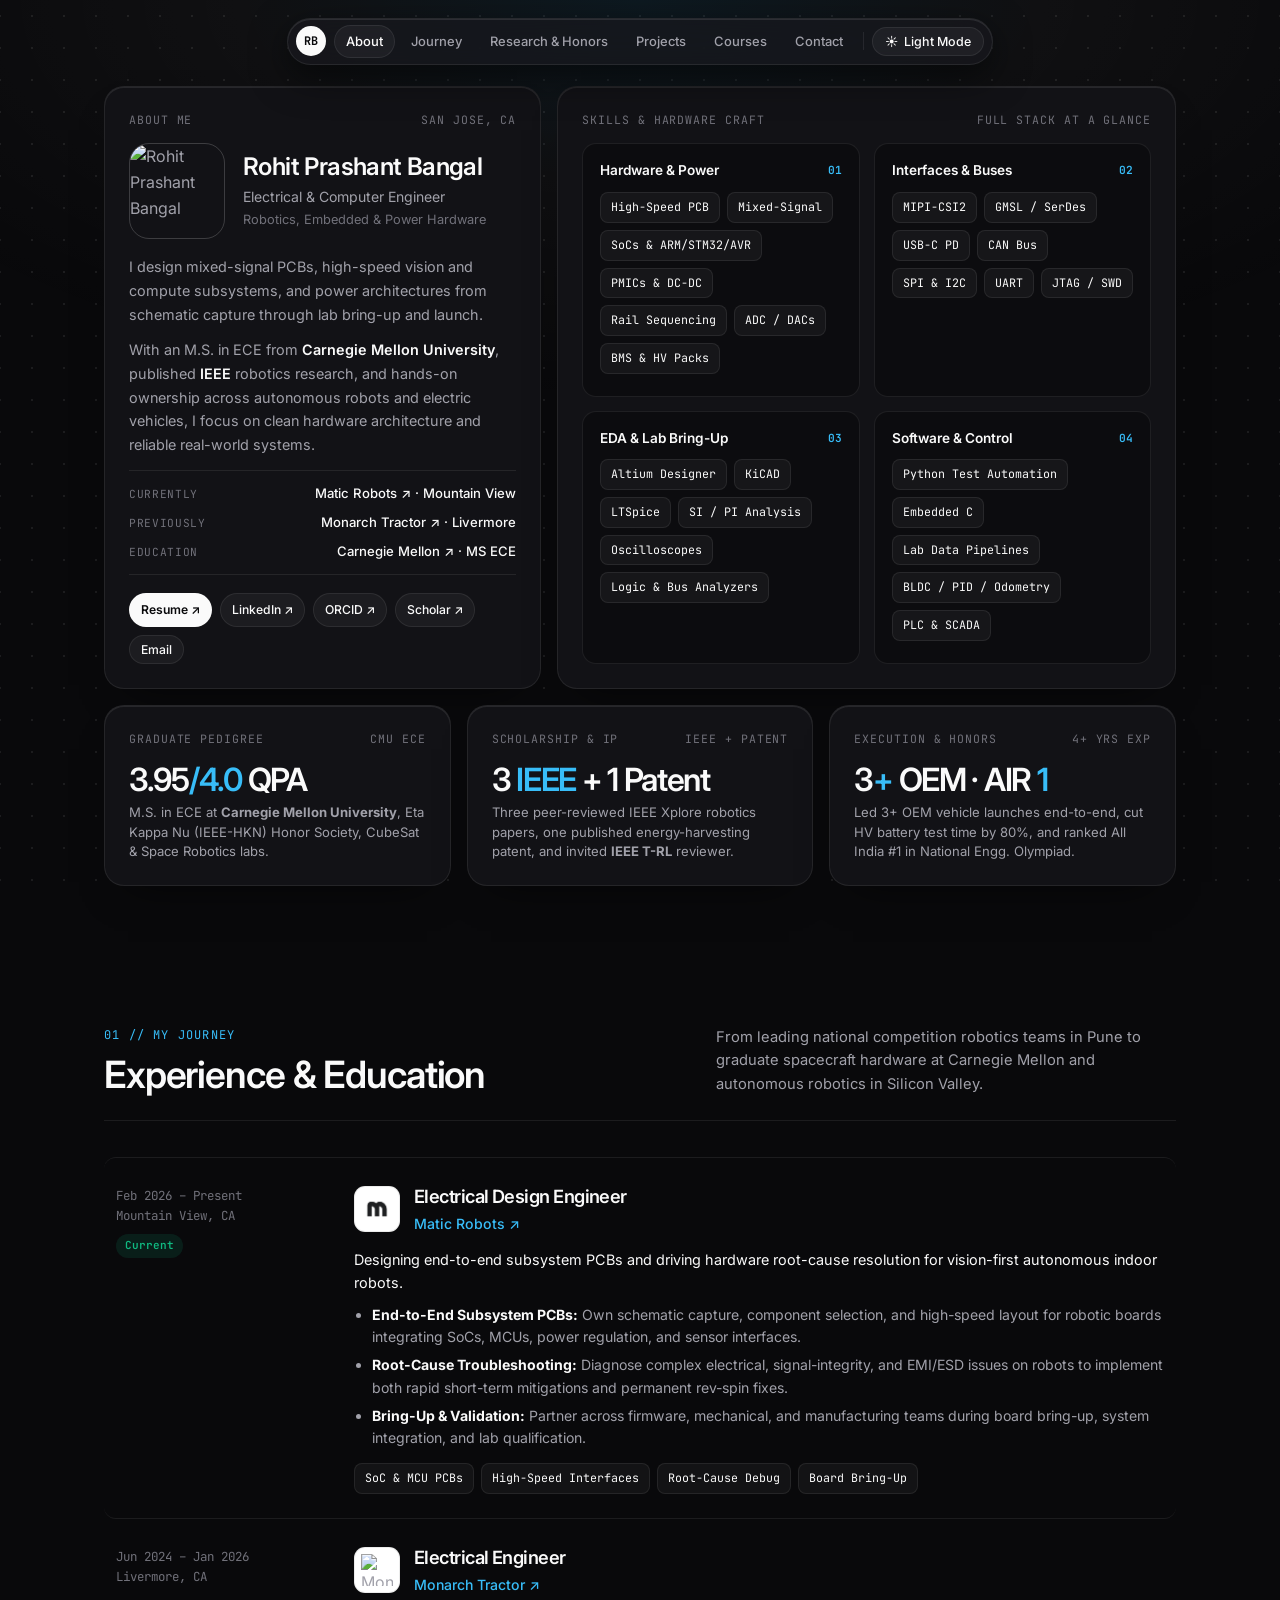
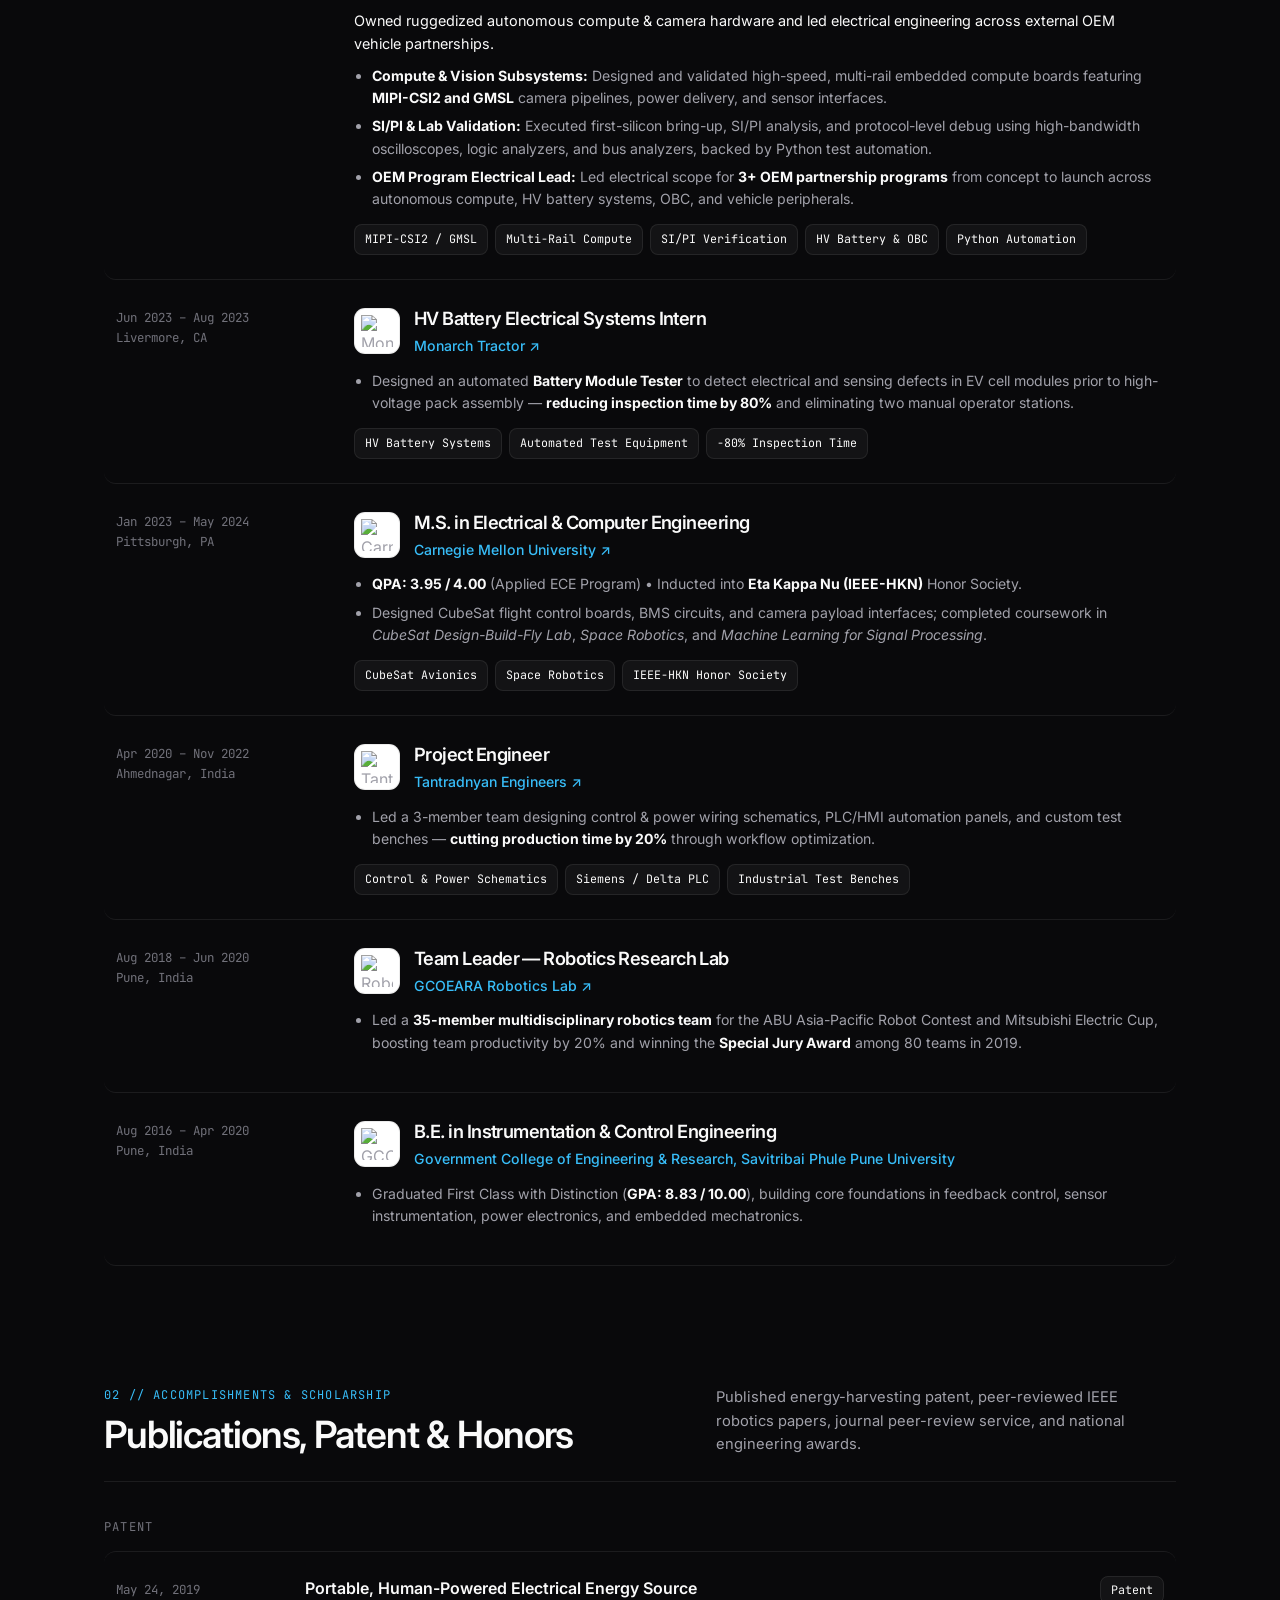
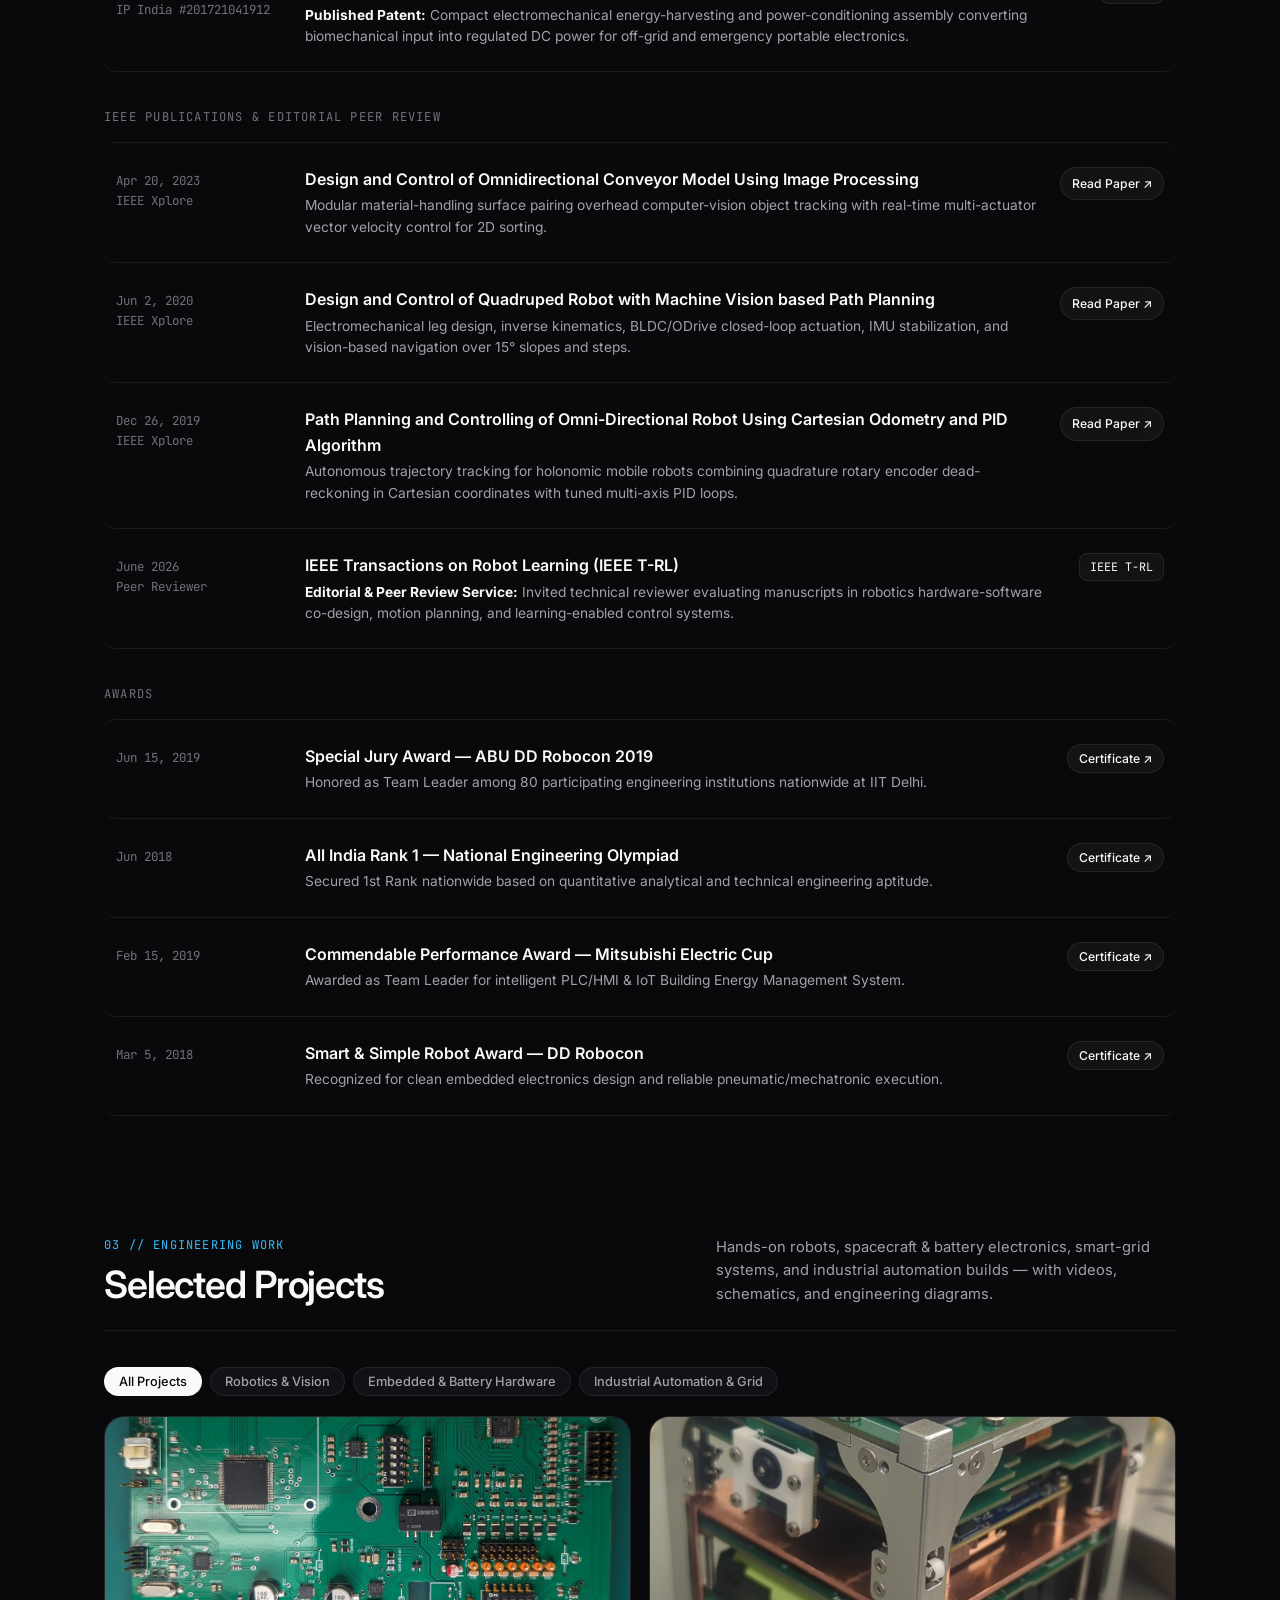
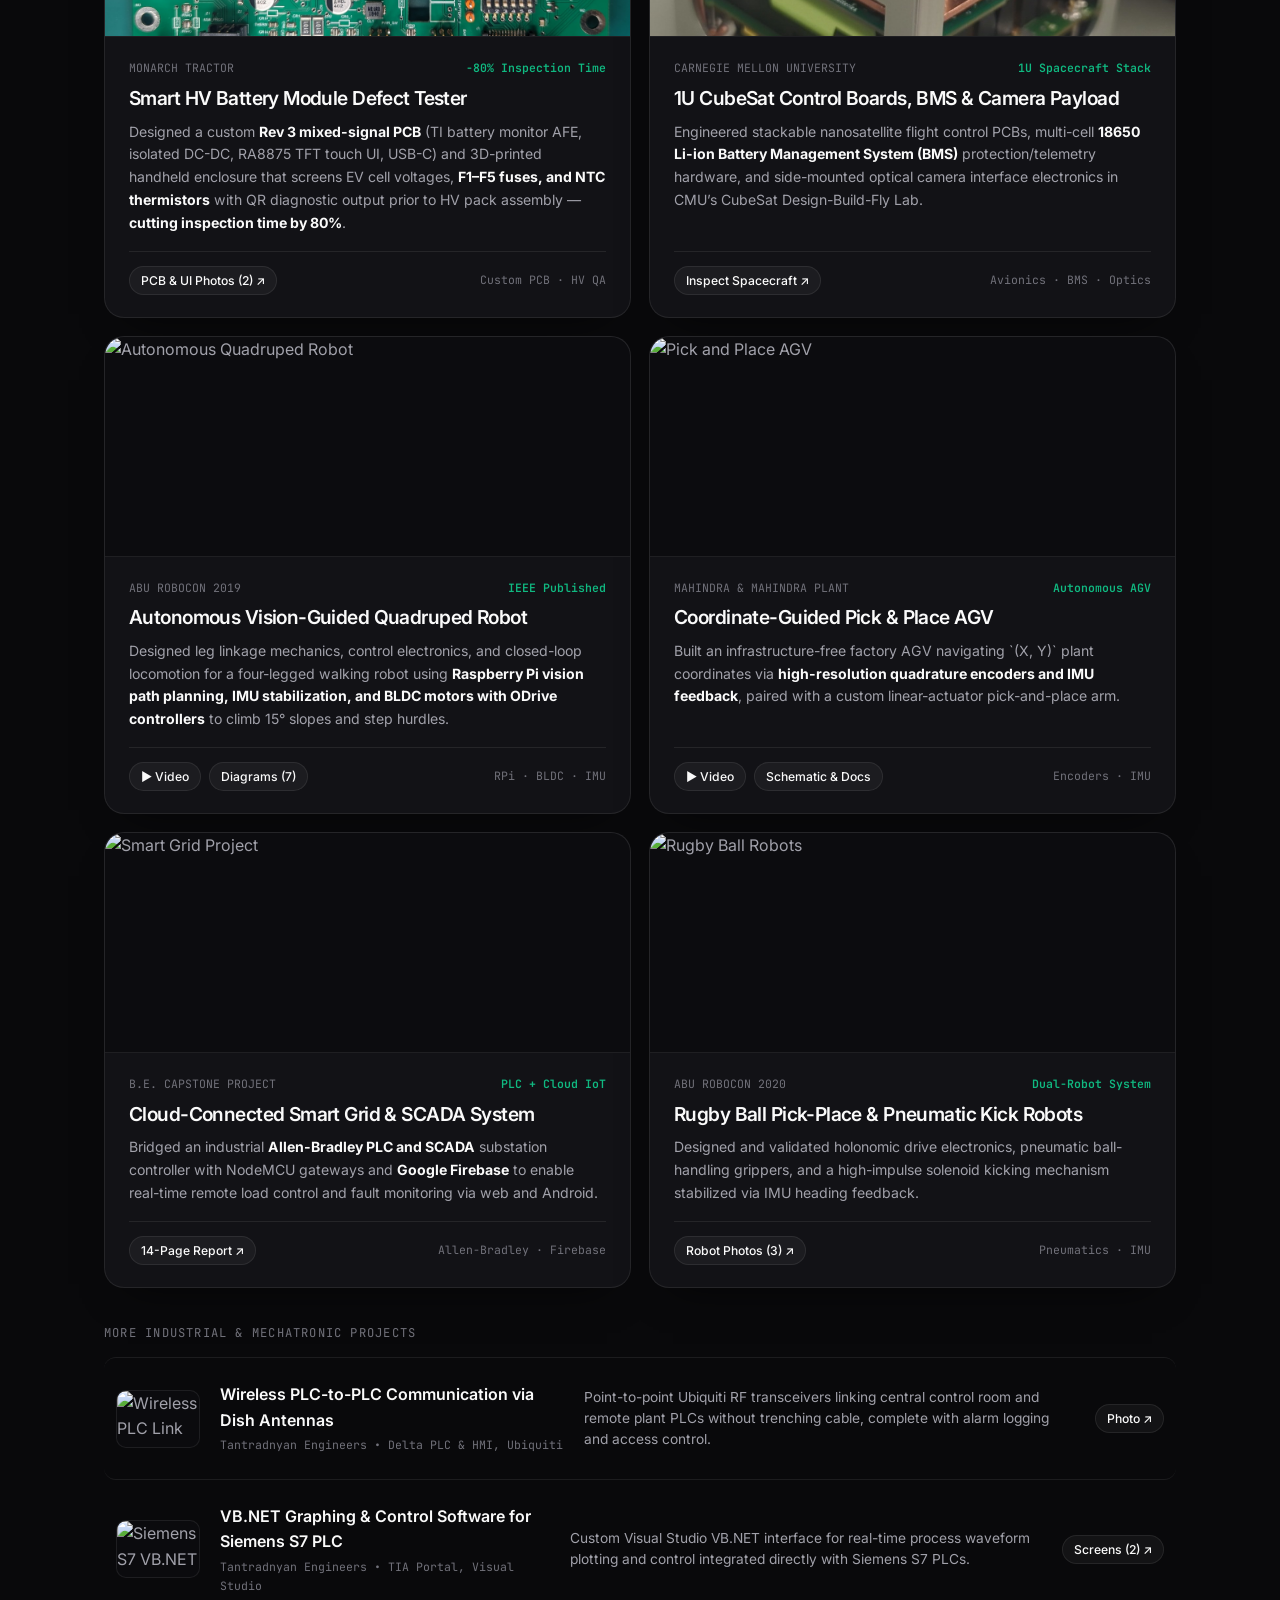
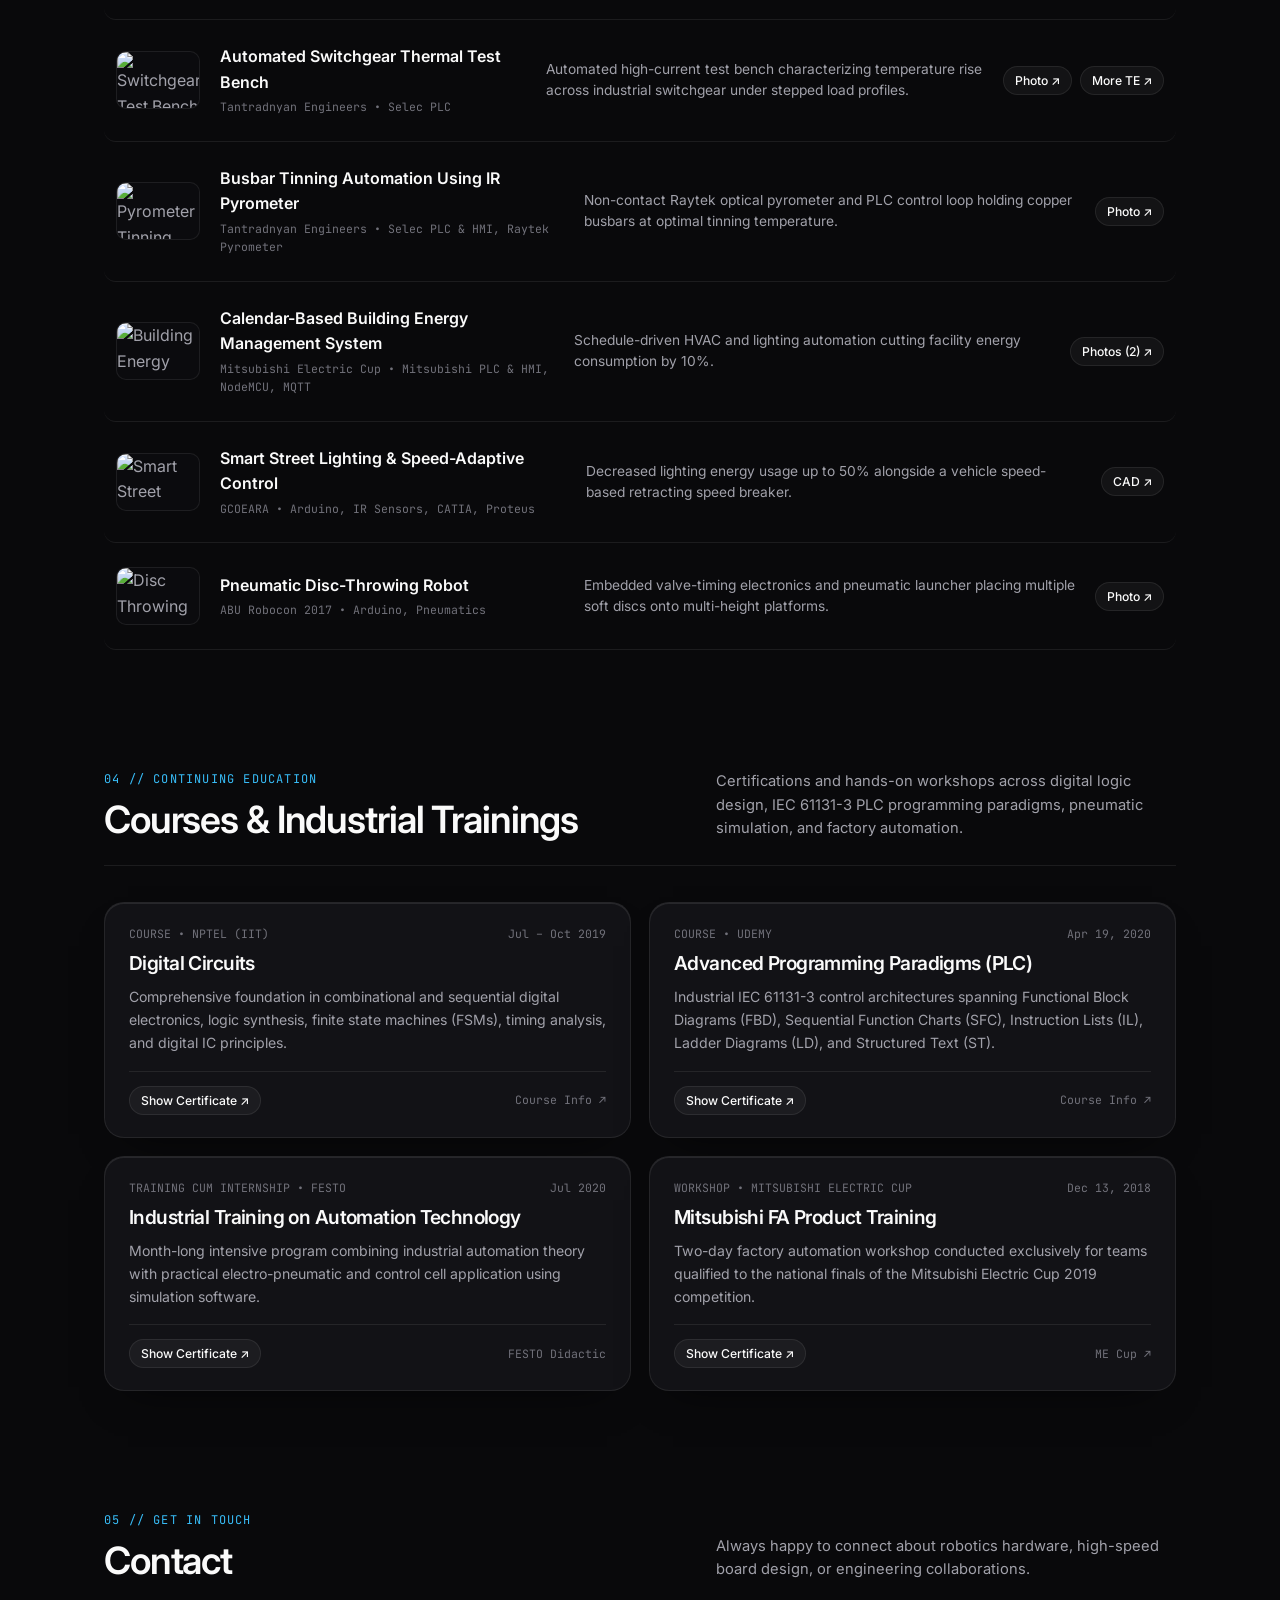
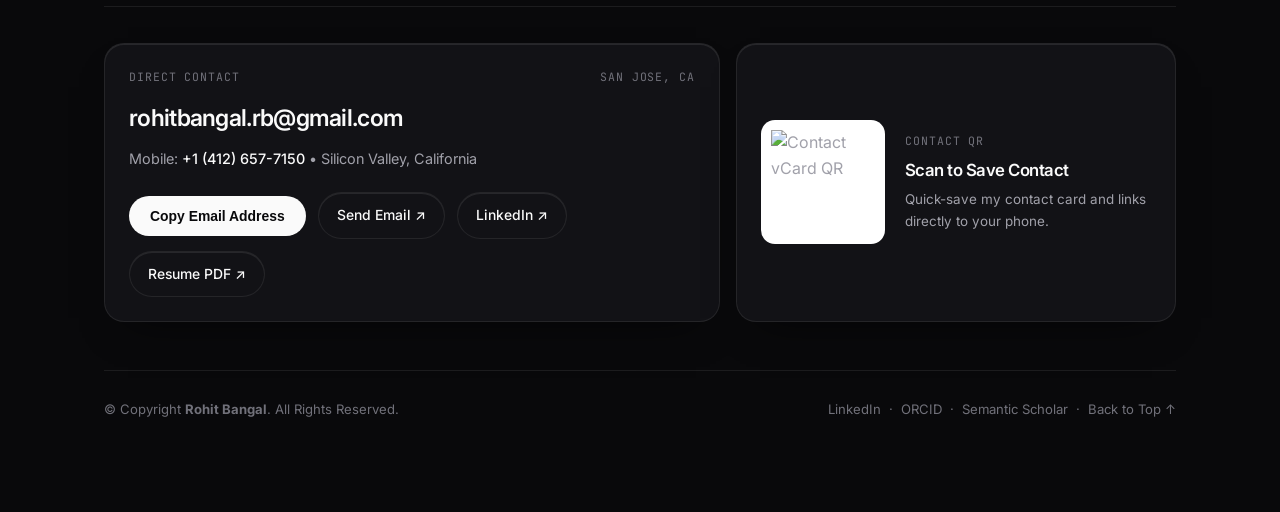
==== commit 3daa8d16: "Tightly crop CubeSat and Smart Battery Tester hardware photos" ====
--- a/index.html
+++ b/index.html
@@ -582,7 +582,7 @@
           <!-- 1. Smart HV Battery Module Tester -->
           <article class="project-tile" data-cat="hardware plc">
             <div class="project-visual" data-gallery="battery_tester" title="View Rev 3 PCB &amp; Touchscreen UI">
-              <img src="img/battery_tester/pcb_rev3.jpg" alt="Smart Battery Module Tester Rev 3 PCB">
+              <img src="img/battery_tester/pcb_rev3.jpg?v=2" alt="Smart Battery Module Tester Rev 3 PCB">
             </div>
             <div class="project-content">
               <div class="project-kicker">
@@ -602,8 +602,8 @@
 
           <!-- 2. CMU 1U CubeSat Avionics, BMS & Camera Payload -->
           <article class="project-tile" data-cat="hardware robotics">
-            <div class="project-visual" data-media-src="img/cubesat.jpg" data-media-title="1U CubeSat — Flight Control, BMS &amp; Camera Payload" data-media-caption="Assembled 1U CubeSat stack at Carnegie Mellon featuring custom flight control PCBs, 18650 Li-ion BMS deck, copper shielding, optical camera module, solar cells, and tape-spring antennas." title="Inspect 1U CubeSat Hardware">
-              <img src="img/cubesat.jpg" alt="1U CubeSat Hardware Stack at Carnegie Mellon" style="object-position: center 58%;">
+            <div class="project-visual" data-media-src="img/cubesat.jpg?v=2" data-media-title="1U CubeSat — Flight Control, BMS &amp; Camera Payload" data-media-caption="Assembled 1U CubeSat stack at Carnegie Mellon featuring custom flight control PCBs, 18650 Li-ion BMS deck, copper shielding, optical camera module, solar cells, and tape-spring antennas." title="Inspect 1U CubeSat Hardware">
+              <img src="img/cubesat.jpg?v=2" alt="1U CubeSat Hardware Stack at Carnegie Mellon" style="object-position: center 62%;">
             </div>
             <div class="project-content">
               <div class="project-kicker">
@@ -615,7 +615,7 @@
                 Engineered stackable nanosatellite flight control PCBs, multi-cell <strong>18650 Li-ion Battery Management System (BMS)</strong> protection/telemetry hardware, and side-mounted optical camera interface electronics in CMU’s CubeSat Design-Build-Fly Lab.
               </p>
               <div class="project-bottom">
-                <button type="button" class="mini-pill" data-media-src="img/cubesat.jpg" data-media-title="1U CubeSat — Flight Control, BMS &amp; Camera Payload" data-media-caption="Assembled 1U CubeSat stack at Carnegie Mellon featuring custom flight control PCBs, 18650 Li-ion BMS deck, copper shielding, optical camera module, solar cells, and tape-spring antennas.">Inspect Spacecraft &nearr;</button>
+                <button type="button" class="mini-pill" data-media-src="img/cubesat.jpg?v=2" data-media-title="1U CubeSat — Flight Control, BMS &amp; Camera Payload" data-media-caption="Assembled 1U CubeSat stack at Carnegie Mellon featuring custom flight control PCBs, 18650 Li-ion BMS deck, copper shielding, optical camera module, solar cells, and tape-spring antennas.">Inspect Spacecraft &nearr;</button>
                 <span class="mono" style="font-size: 0.72rem; color: var(--text-muted);">Avionics &middot; BMS &middot; Optics</span>
               </div>
             </div>
@@ -992,6 +992,6 @@
     </div>
   </div>
 
-  <script src="js/bespoke.js?v=6"></script>
+  <script src="js/bespoke.js?v=7"></script>
 </body>
 </html>
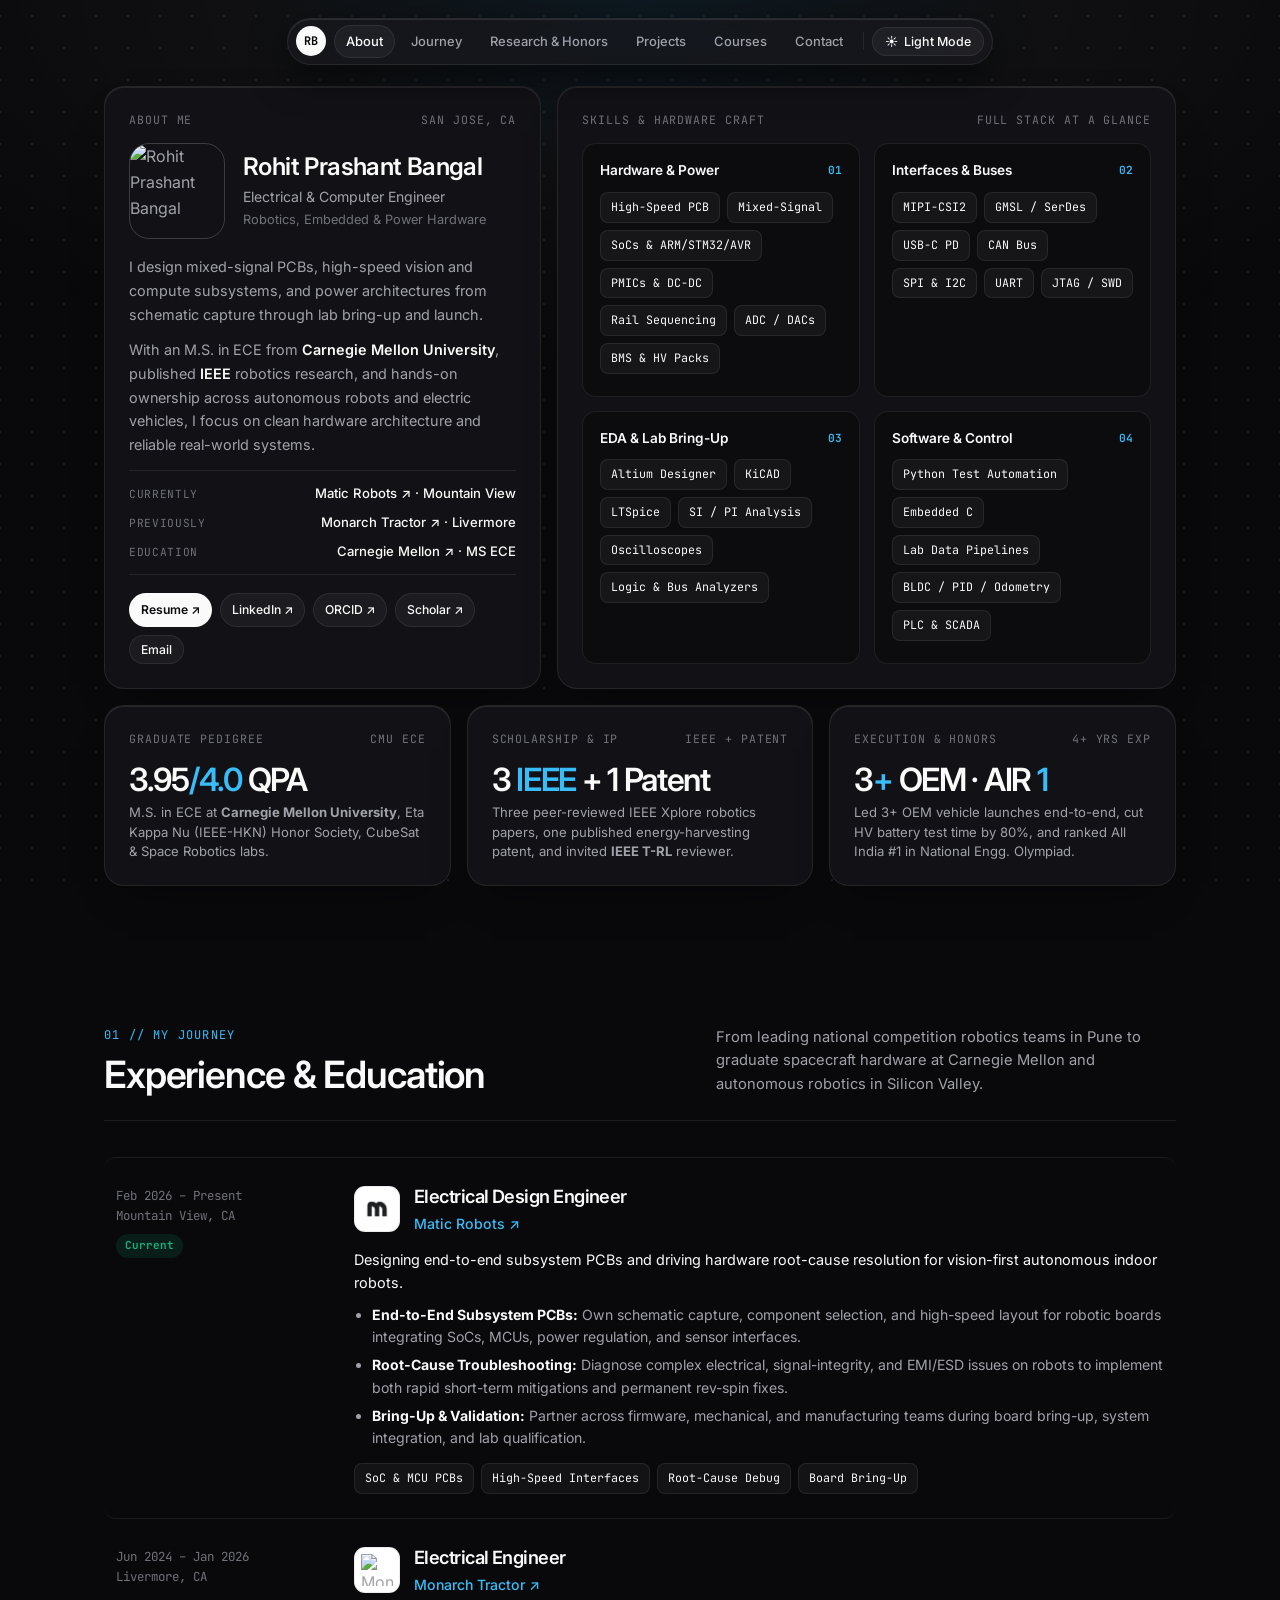
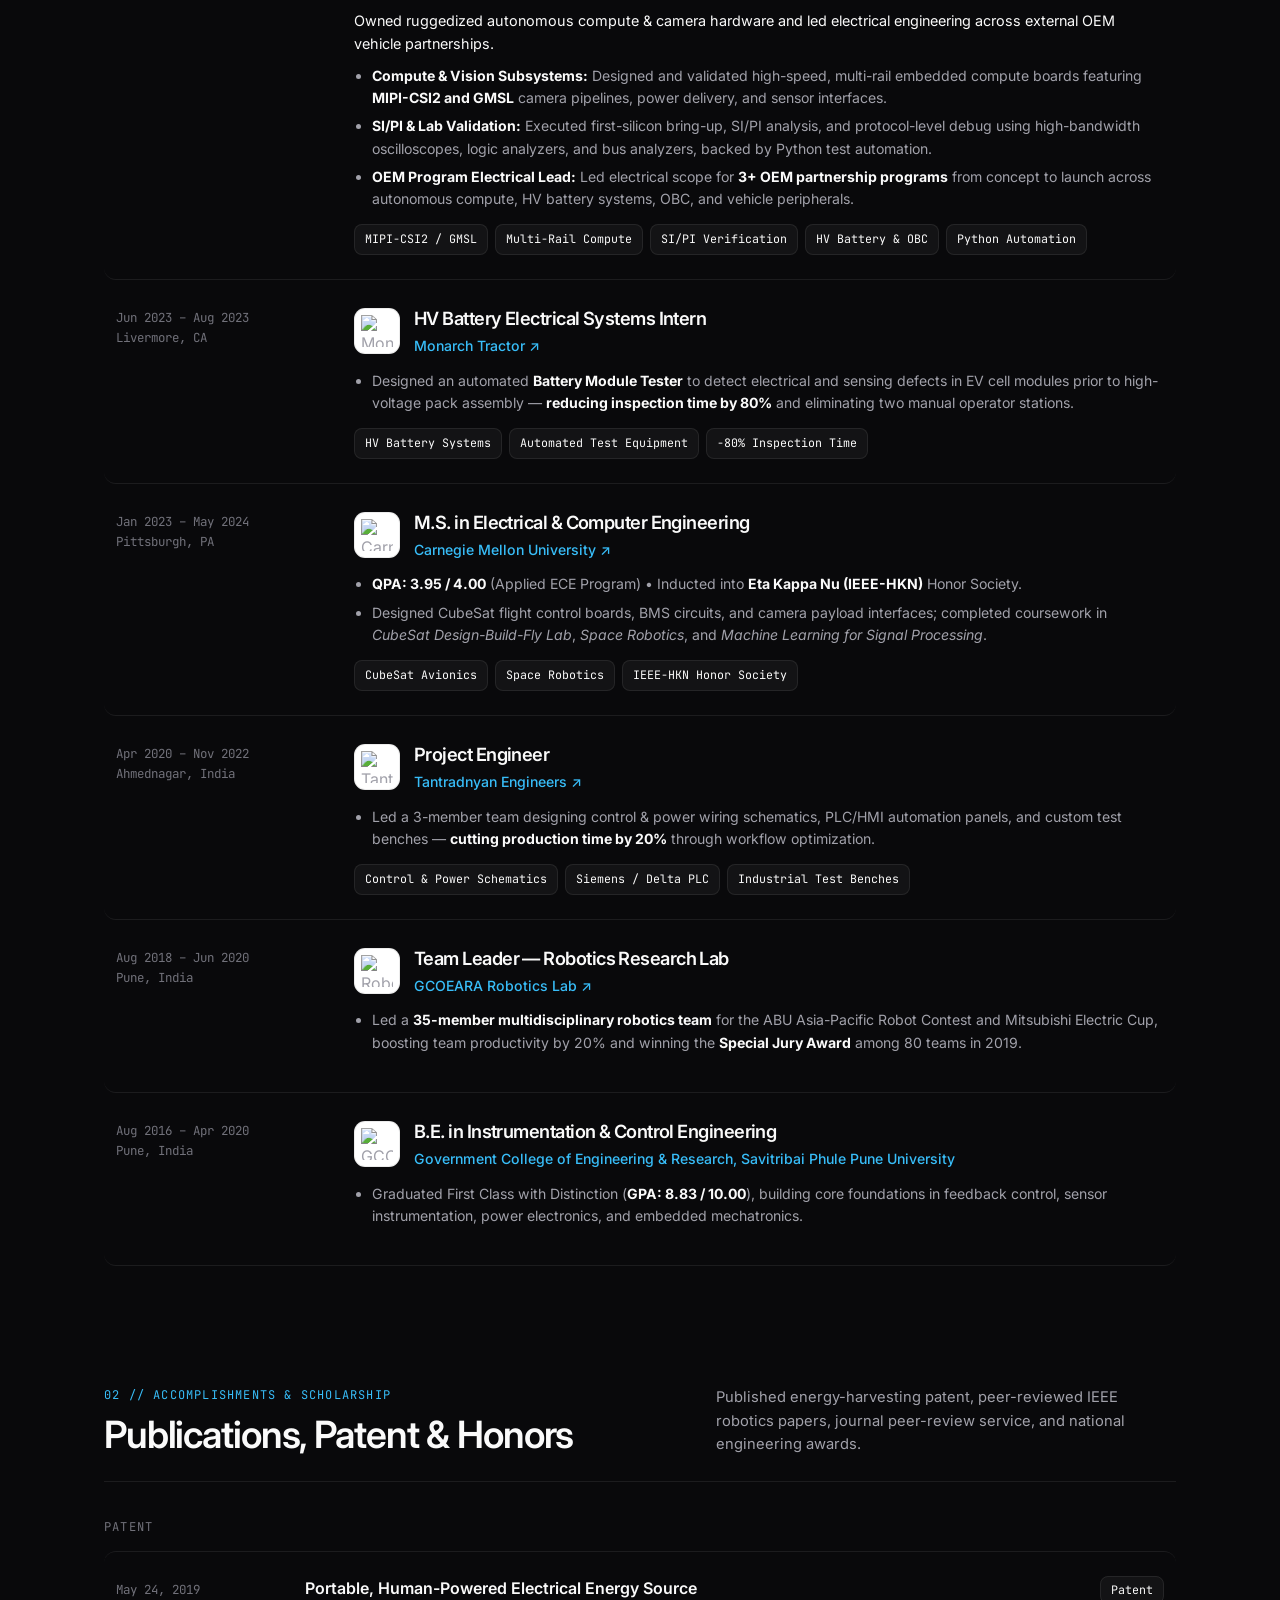
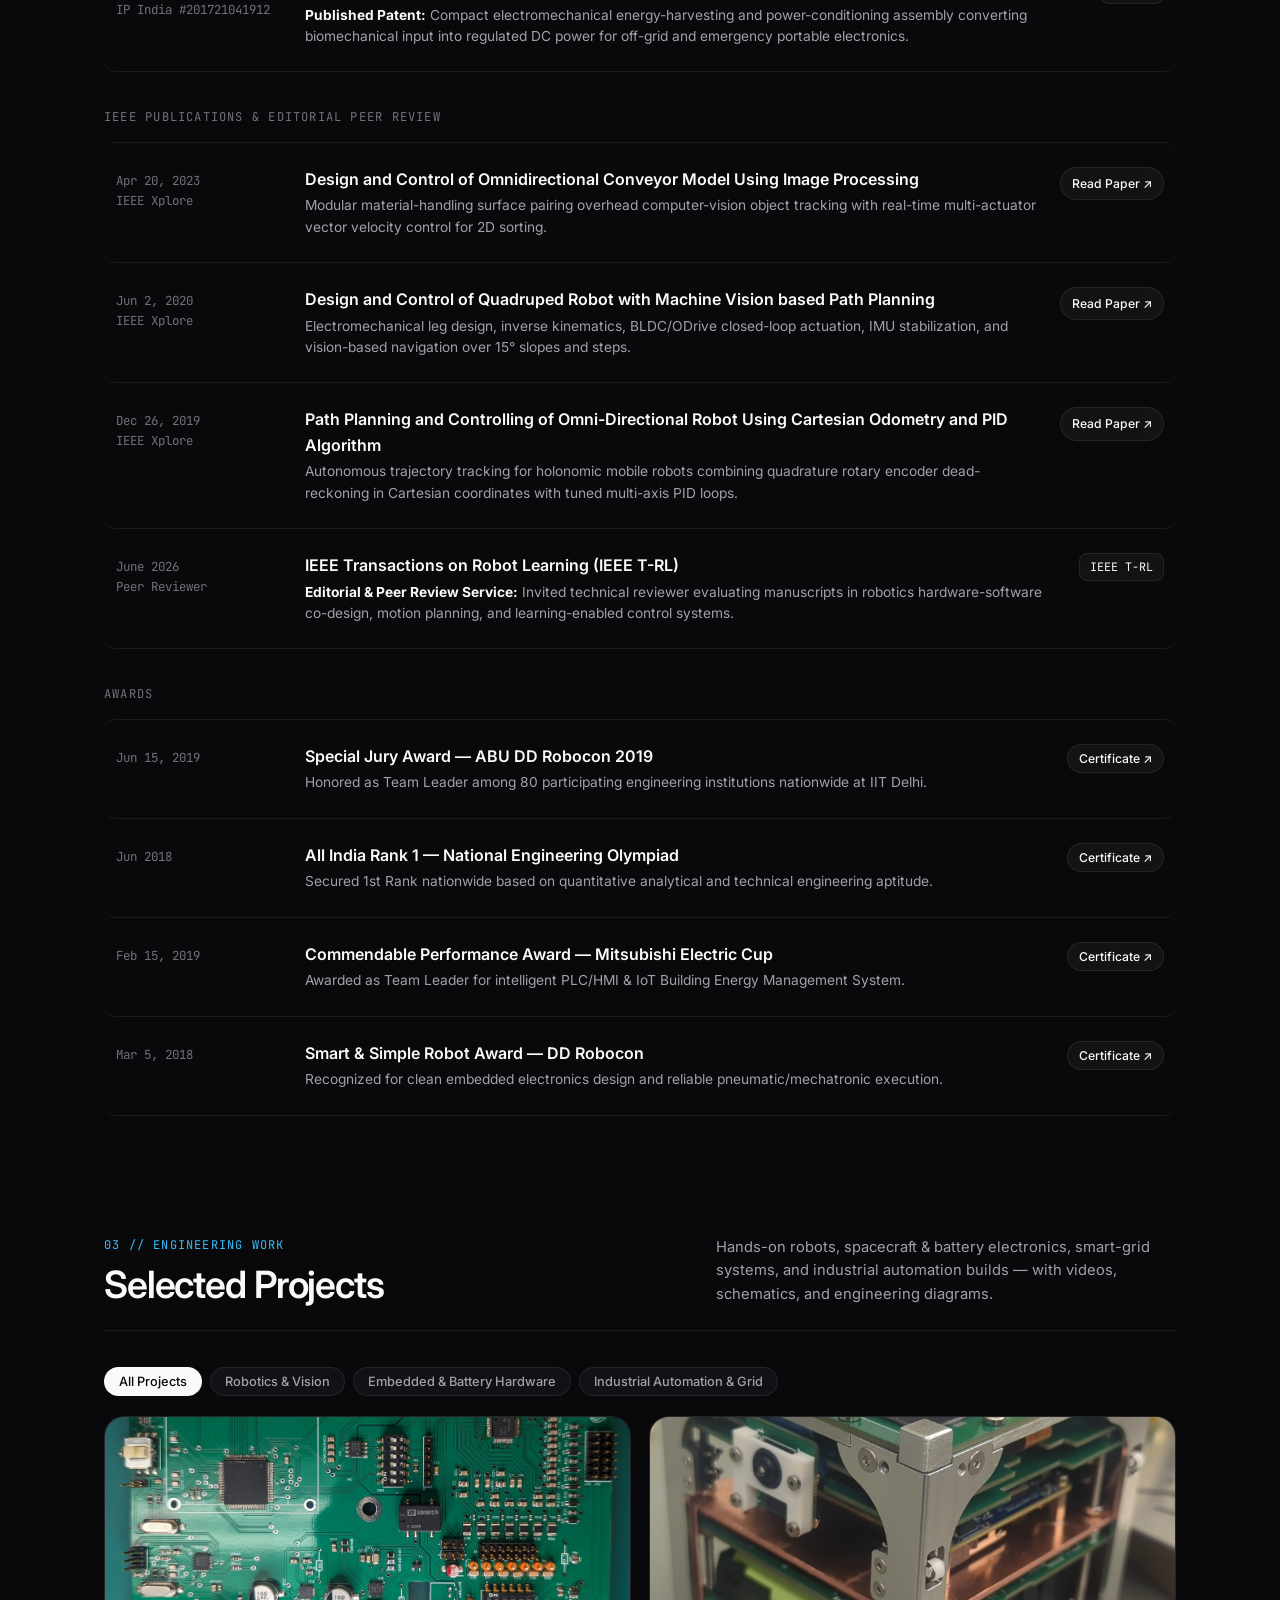
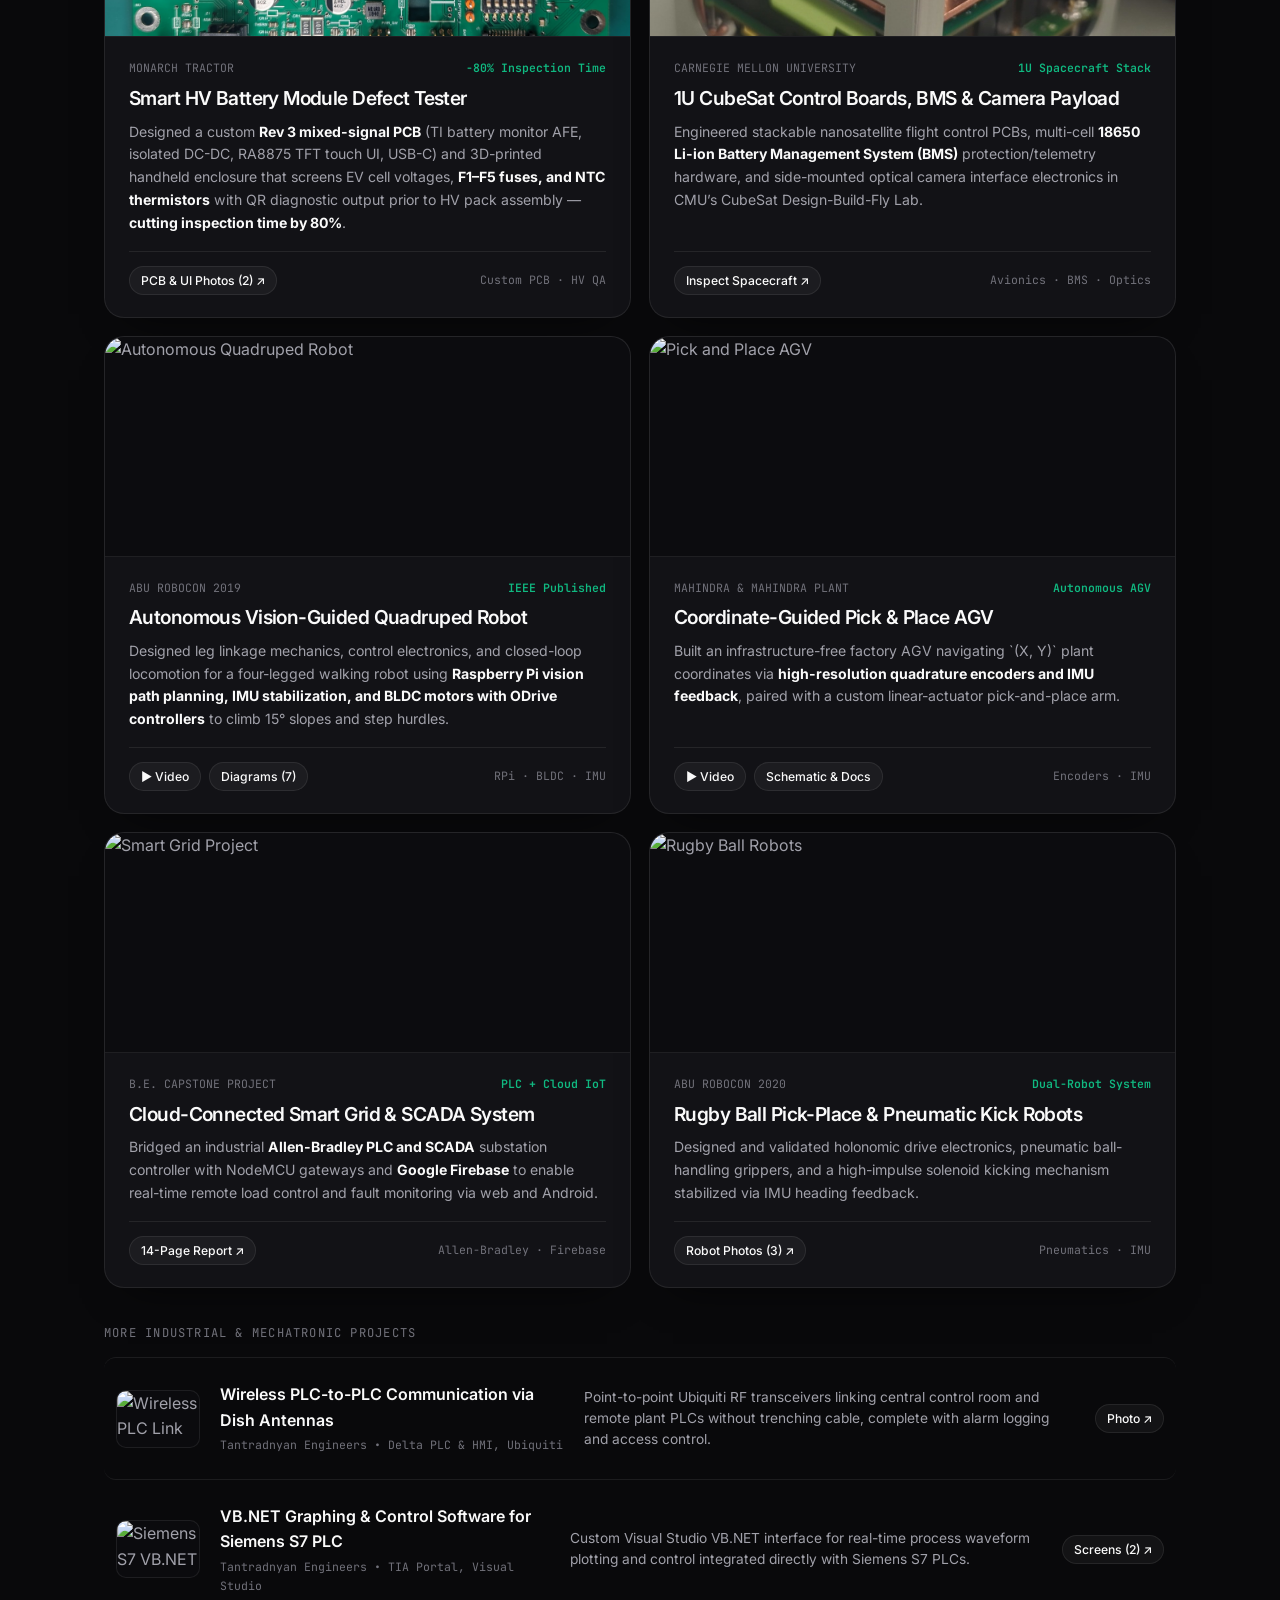
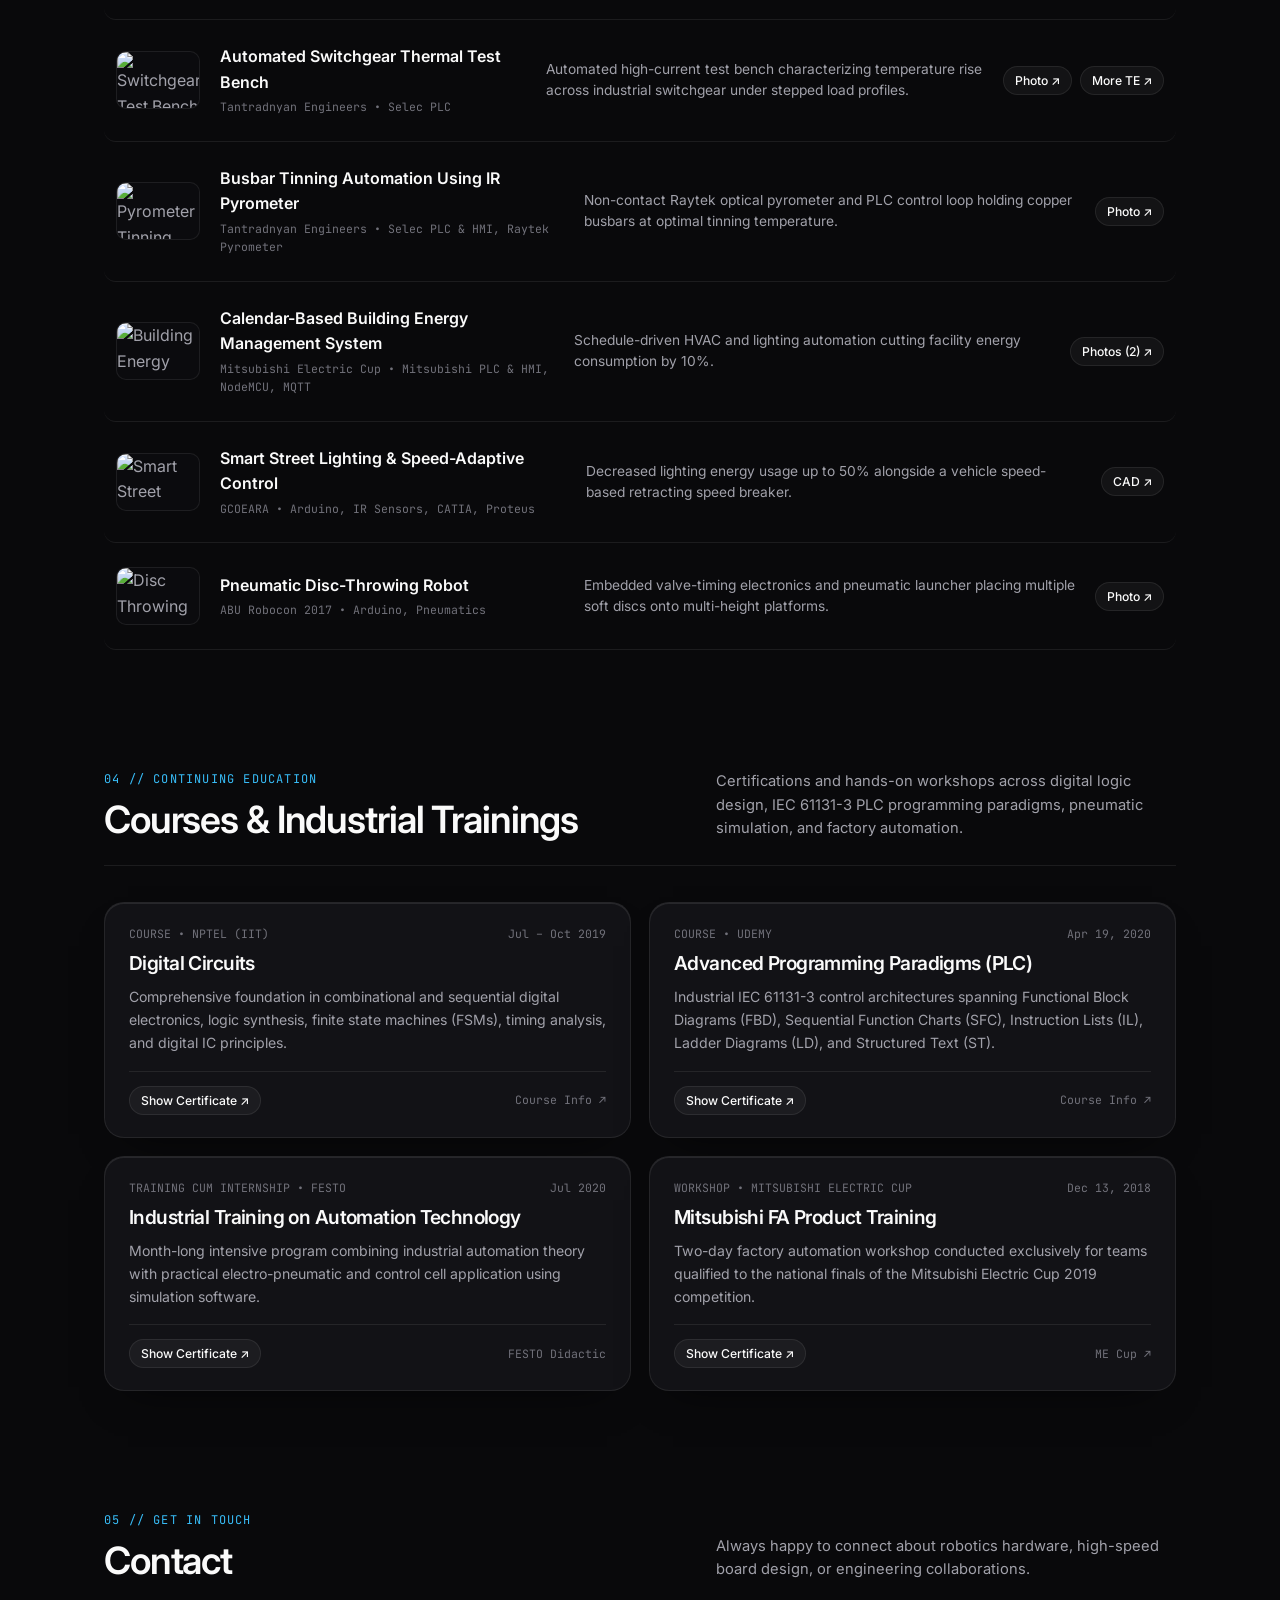
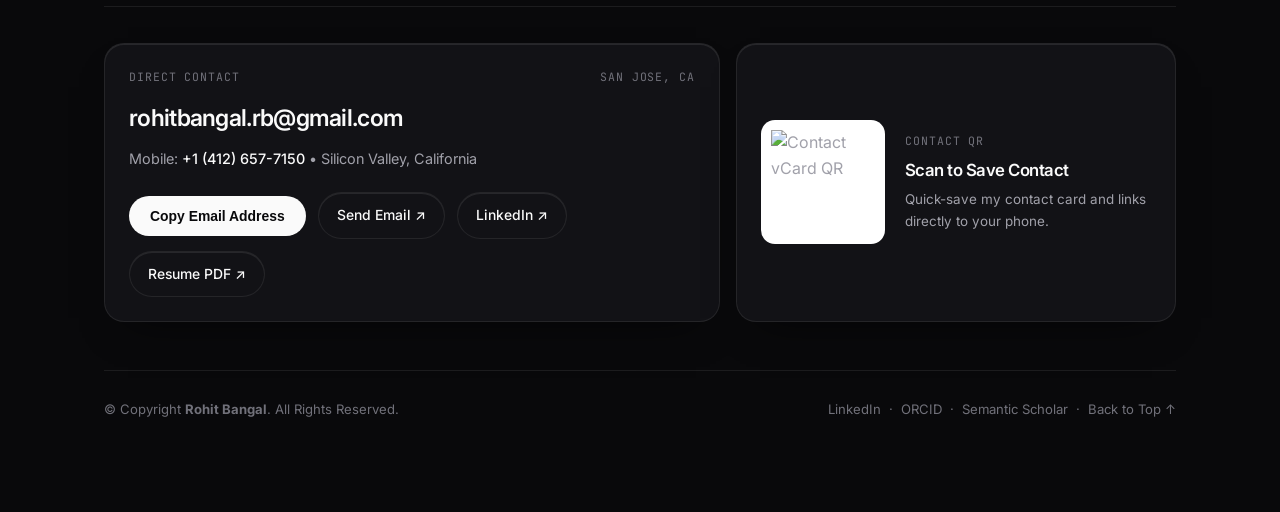
==== commit 29835517: "Replace mobile horizontal navbar scroll with expanding frosted-glass dropdown" ====
--- a/index.html
+++ b/index.html
@@ -16,7 +16,7 @@
   <link href="https://fonts.googleapis.com/css2?family=Instrument+Serif:ital@0;1&family=Inter:wght@400;500;600;700&family=JetBrains+Mono:wght@400;500;600;700&display=swap" rel="stylesheet">
 
   <!-- Bespoke Design System -->
-  <link href="css/bespoke.css?v=6" rel="stylesheet">
+  <link href="css/bespoke.css?v=8" rel="stylesheet">
 </head>
 
 <body data-theme="dark">
@@ -26,17 +26,29 @@
   <!-- Subtle Top Radial Backlight + Architectural Dot Matrix -->
   <div class="ambient-canvas"></div>
 
-  <!-- Floating Glass Pill Dock -->
+  <!-- Floating Glass Pill Dock (Inline Pill on Desktop, Expanding Dropdown Pill on Mobile) -->
   <header class="dock-header">
-    <nav class="dock-nav" aria-label="Primary Navigation">
+    <nav class="dock-nav" id="dock-nav" aria-label="Primary Navigation">
       <a href="#about" class="dock-monogram" title="Rohit Bangal">RB</a>
-      <a href="#about" class="dock-link active">About</a>
-      <a href="#journey" class="dock-link">Journey</a>
-      <a href="#research" class="dock-link">Research &amp; Honors</a>
-      <a href="#projects" class="dock-link">Projects</a>
-      <a href="#courses" class="dock-link">Courses</a>
-      <a href="#contact" class="dock-link">Contact</a>
+
+      <button type="button" class="dock-mobile-trigger" id="dock-mobile-trigger" aria-expanded="false" aria-controls="dock-links-drawer" aria-label="Toggle navigation menu">
+        <span class="dock-mobile-current" id="dock-mobile-current">About</span>
+        <span class="dock-mobile-chevron" aria-hidden="true">&#9662;</span>
+      </button>
+
+      <div class="dock-links-drawer" id="dock-links-drawer">
+        <div class="dock-links-inner">
+          <a href="#about" class="dock-link active">About</a>
+          <a href="#journey" class="dock-link">Journey</a>
+          <a href="#research" class="dock-link">Research &amp; Honors</a>
+          <a href="#projects" class="dock-link">Projects</a>
+          <a href="#courses" class="dock-link">Courses</a>
+          <a href="#contact" class="dock-link">Contact</a>
+        </div>
+      </div>
+
       <span class="dock-divider"></span>
+
       <button type="button" id="theme-toggle" class="dock-theme-btn" aria-label="Switch color theme">
         <span id="theme-toggle-icon">☀</span>
         <span id="theme-toggle-label">Light Mode</span>
@@ -992,6 +1004,6 @@
     </div>
   </div>
 
-  <script src="js/bespoke.js?v=7"></script>
+  <script src="js/bespoke.js?v=8"></script>
 </body>
 </html>
--- a/css/bespoke.css
+++ b/css/bespoke.css
@@ -13,6 +13,7 @@
   --bg-window-bar: #16161b;
   --bg-stage: #0c0c0f;
   --bg-pill: rgba(24, 24, 29, 0.78);
+  --bg-pill-mobile: rgba(20, 20, 25, 0.92);
   --bg-chip: rgba(255, 255, 255, 0.045);
   --bg-chip-active: #fafafa;
   --text-chip-active: #09090b;
@@ -48,6 +49,7 @@
   --bg-window-bar: #f3f3f0;
   --bg-stage: #f4f4f1;
   --bg-pill: rgba(255, 255, 255, 0.86);
+  --bg-pill-mobile: rgba(255, 255, 255, 0.94);
   --bg-chip: rgba(24, 24, 27, 0.045);
   --bg-chip-active: #18181b;
   --text-chip-active: #fafafa;
@@ -164,7 +166,7 @@
 }
 
 /* ==========================================================================
-   FLOATING GLASS PILL DOCK NAVBAR (Marco.fyi / Perry Wang style)
+   FLOATING GLASS PILL DOCK NAVBAR (Desktop Pill + Mobile Dropdown Sheet)
    ========================================================================== */
 .dock-header {
   position: fixed;
@@ -191,12 +193,6 @@
   border: 1px solid var(--border-hairline);
   box-shadow: var(--dock-shadow);
   max-width: 100%;
-  overflow-x: auto;
-  scrollbar-width: none;
-}
-
-.dock-nav::-webkit-scrollbar {
-  display: none;
 }
 
 .dock-monogram {
@@ -213,6 +209,21 @@
   font-weight: 700;
   margin-right: 4px;
   flex-shrink: 0;
+}
+
+.dock-mobile-trigger {
+  display: none;
+}
+
+.dock-links-drawer {
+  display: inline-flex;
+  align-items: center;
+}
+
+.dock-links-inner {
+  display: inline-flex;
+  align-items: center;
+  gap: 4px;
 }
 
 .dock-link {
@@ -262,6 +273,162 @@
 
 .dock-theme-btn:hover {
   border-color: var(--border-strong);
+}
+
+/* Mobile Expanding Glass Dropdown (<= 760px, zero horizontal scroll) */
+@media (max-width: 760px) {
+  .dock-header {
+    top: 12px;
+    padding: 0 12px;
+  }
+
+  .dock-nav {
+    display: flex;
+    flex-wrap: wrap;
+    align-items: center;
+    gap: 6px;
+    width: min(100%, 420px);
+    padding: 6px 8px;
+    border-radius: 22px;
+    background: var(--bg-pill-mobile);
+    backdrop-filter: blur(24px) saturate(170%);
+    -webkit-backdrop-filter: blur(24px) saturate(170%);
+    transition: border-color 0.22s ease, box-shadow 0.22s ease;
+  }
+
+  .dock-nav.menu-open {
+    border-color: var(--border-strong);
+  }
+
+  .dock-monogram {
+    order: 1;
+    width: 32px;
+    height: 32px;
+    margin-right: 0;
+  }
+
+  .dock-mobile-trigger {
+    order: 2;
+    flex: 1;
+    min-width: 0;
+    height: 32px;
+    padding: 0 12px;
+    border-radius: 999px;
+    background: var(--bg-chip);
+    border: 1px solid var(--border-hairline);
+    color: var(--text-primary);
+    font-family: inherit;
+    font-size: 0.82rem;
+    font-weight: 500;
+    display: flex;
+    align-items: center;
+    justify-content: space-between;
+    gap: 8px;
+    cursor: pointer;
+    transition: border-color 0.2s ease;
+  }
+
+  .dock-mobile-trigger:hover,
+  .dock-nav.menu-open .dock-mobile-trigger {
+    border-color: var(--border-strong);
+  }
+
+  .dock-mobile-current {
+    overflow: hidden;
+    text-overflow: ellipsis;
+    white-space: nowrap;
+  }
+
+  .dock-mobile-chevron {
+    font-size: 0.78rem;
+    color: var(--text-secondary);
+    transition: transform 0.24s cubic-bezier(0.16, 1, 0.3, 1);
+    flex-shrink: 0;
+  }
+
+  .dock-nav.menu-open .dock-mobile-chevron {
+    transform: rotate(180deg);
+    color: var(--text-primary);
+  }
+
+  .dock-divider {
+    display: none;
+  }
+
+  .dock-theme-btn {
+    order: 3;
+    height: 32px;
+    padding: 0 11px;
+    flex-shrink: 0;
+  }
+
+  .dock-links-drawer {
+    order: 4;
+    flex: 0 0 100%;
+    width: 100%;
+    display: grid;
+    grid-template-rows: 0fr;
+    opacity: 0;
+    pointer-events: none;
+    transition: grid-template-rows 0.26s cubic-bezier(0.16, 1, 0.3, 1), opacity 0.2s ease;
+  }
+
+  .dock-nav.menu-open .dock-links-drawer {
+    grid-template-rows: 1fr;
+    opacity: 1;
+    pointer-events: auto;
+  }
+
+  .dock-links-inner {
+    min-height: 0;
+    overflow: hidden;
+    display: flex;
+    flex-direction: column;
+    align-items: stretch;
+    gap: 3px;
+    padding-top: 0;
+    margin-top: 0;
+    border-top: 1px solid transparent;
+    transition: padding 0.22s ease, margin 0.22s ease, border-color 0.22s ease;
+  }
+
+  .dock-nav.menu-open .dock-links-inner {
+    padding-top: 8px;
+    padding-bottom: 2px;
+    margin-top: 4px;
+    border-top-color: var(--border-hairline);
+  }
+
+  .dock-link {
+    display: flex;
+    align-items: center;
+    justify-content: space-between;
+    width: 100%;
+    padding: 10px 14px;
+    border-radius: 13px;
+    font-size: 0.88rem;
+  }
+
+  .dock-link.active::after {
+    content: '';
+    width: 6px;
+    height: 6px;
+    border-radius: 50%;
+    background: var(--accent-signal);
+    flex-shrink: 0;
+  }
+}
+
+@media (max-width: 400px) {
+  #theme-toggle-label {
+    display: none;
+  }
+
+  .dock-theme-btn {
+    width: 32px;
+    padding: 0;
+    justify-content: center;
+  }
 }
 
 /* ==========================================================================
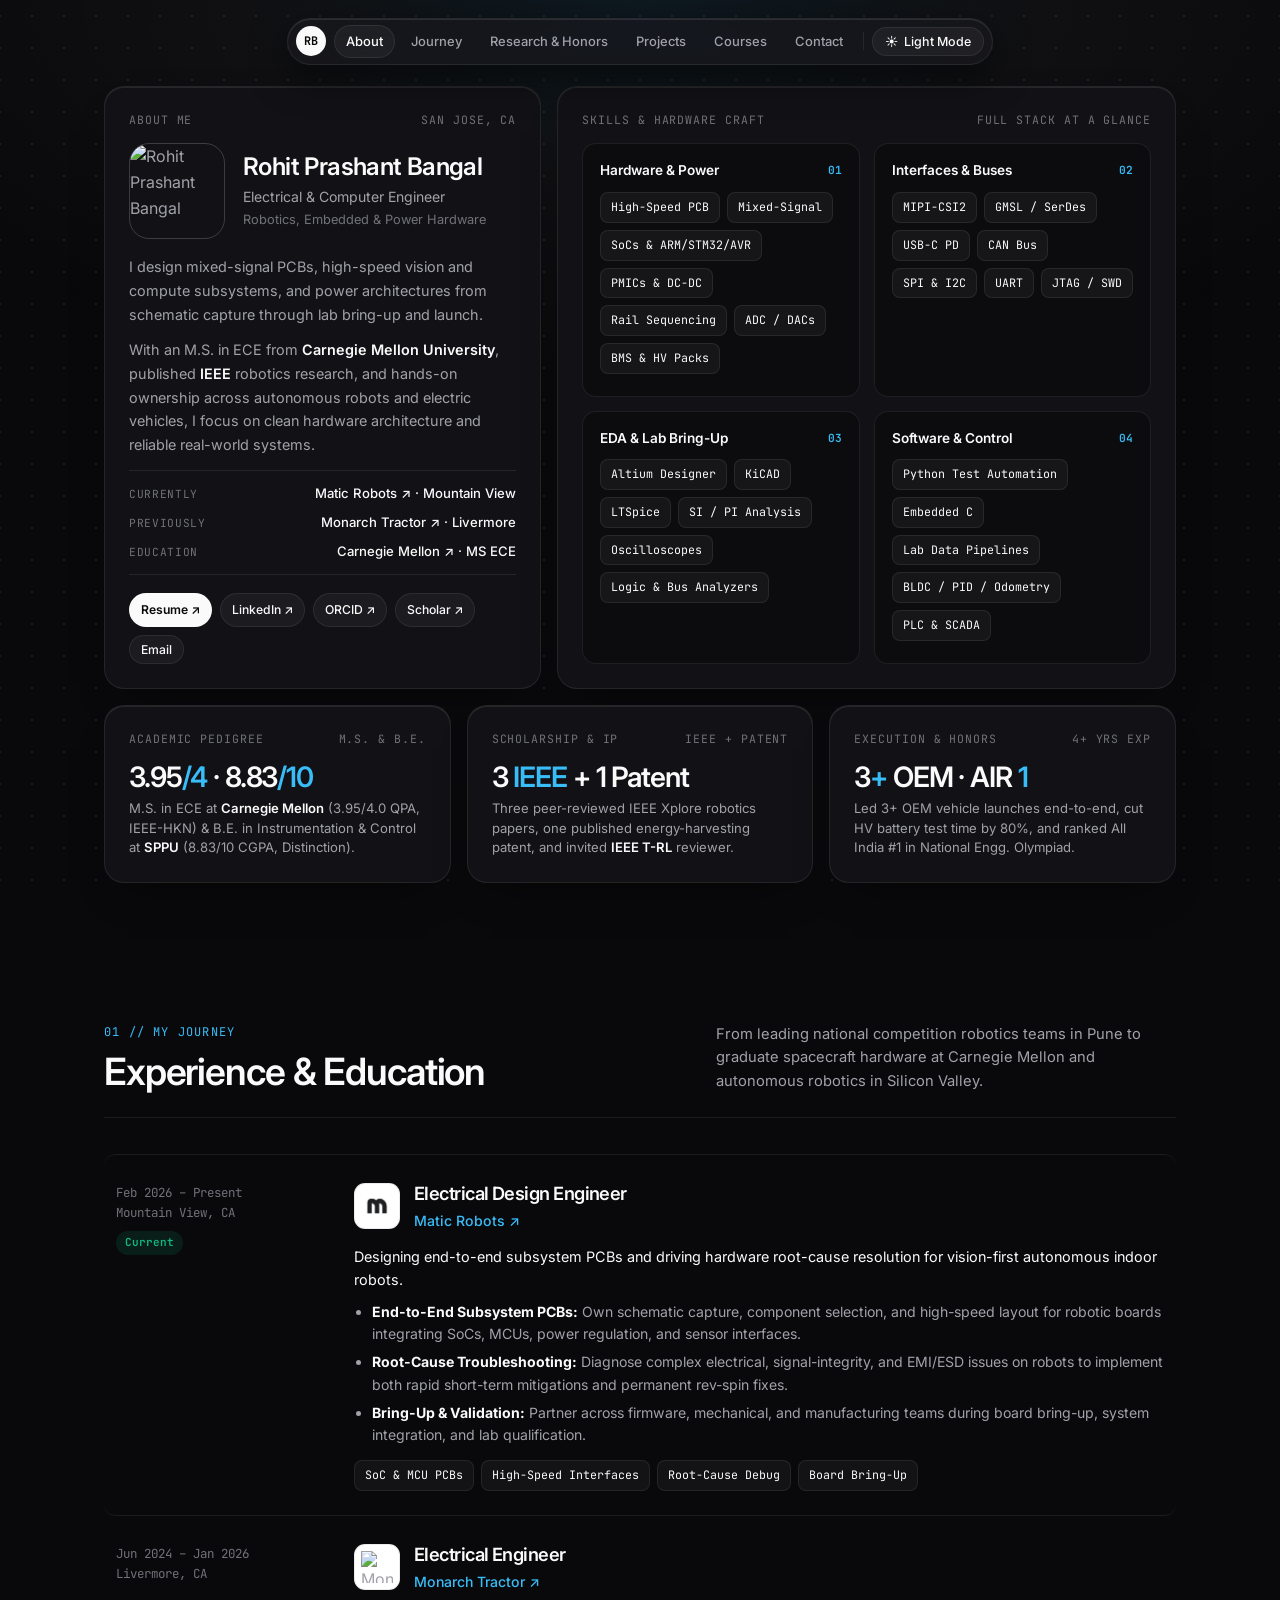
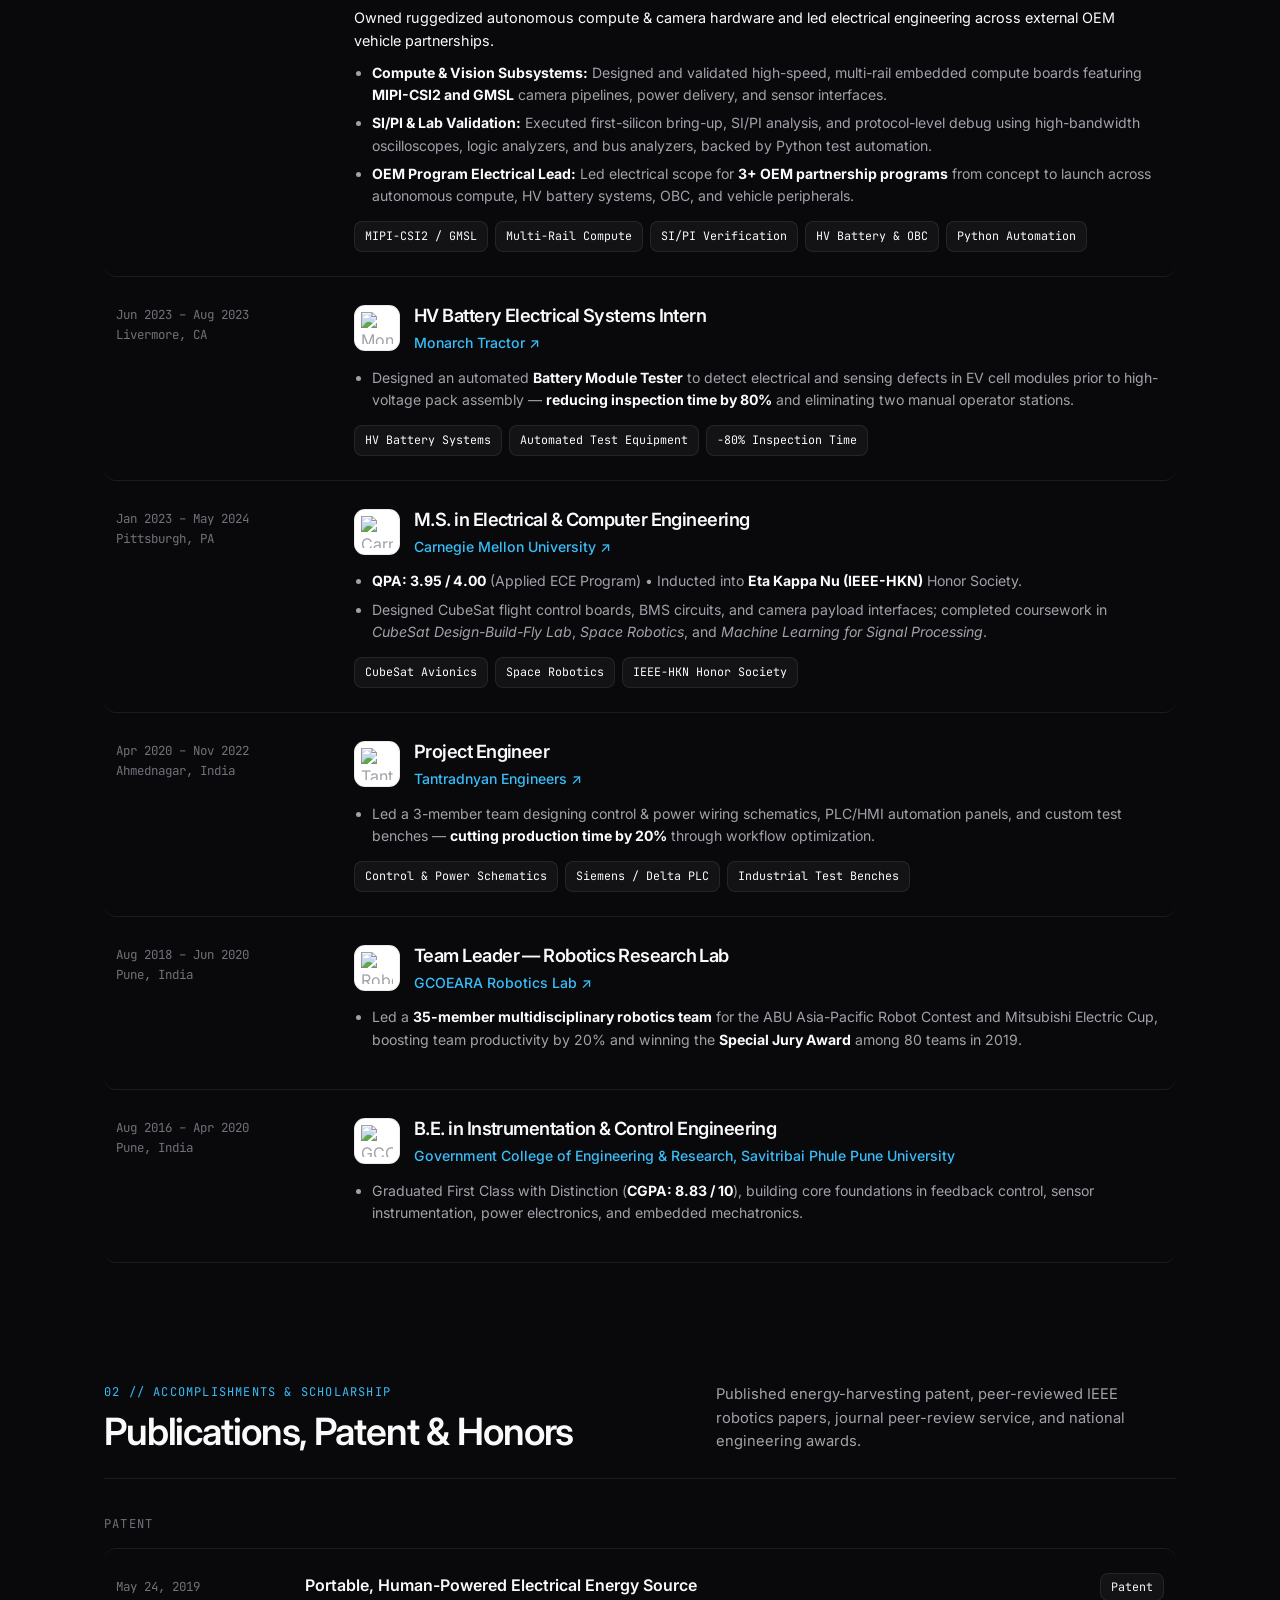
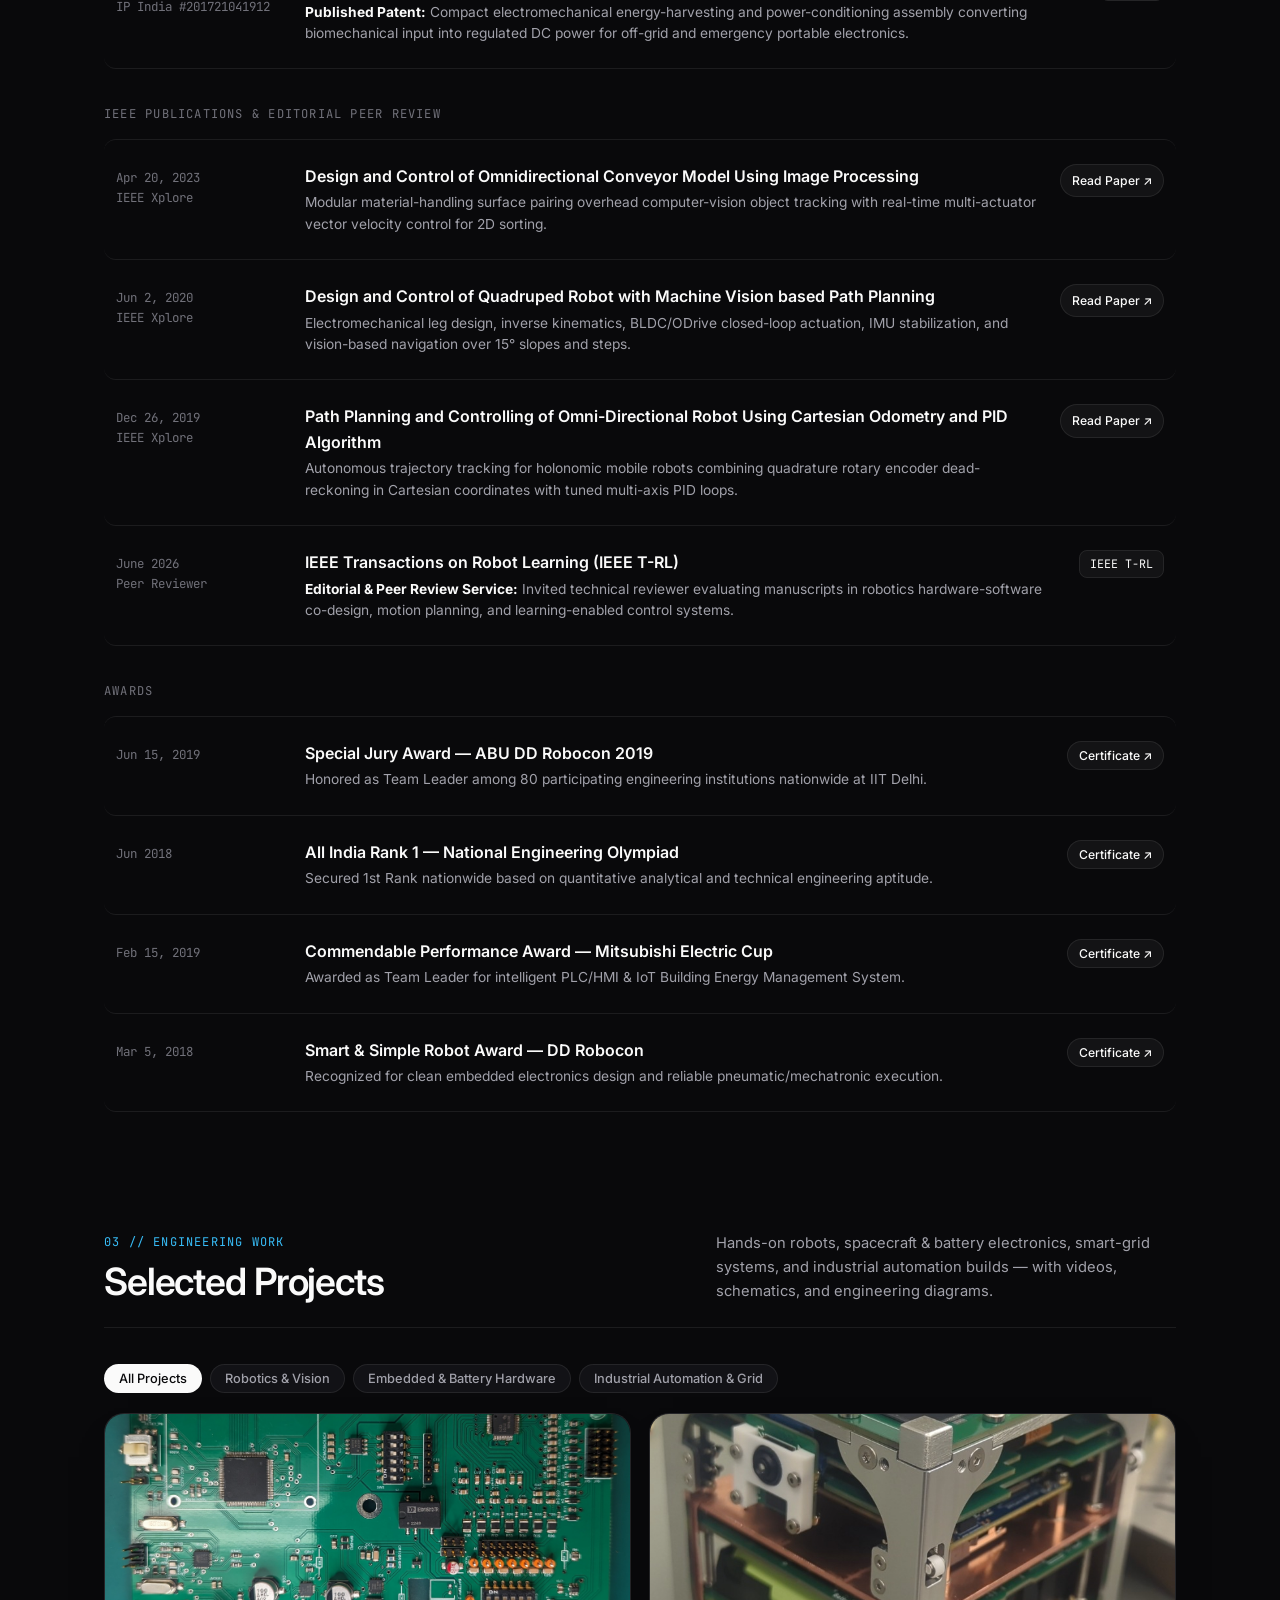
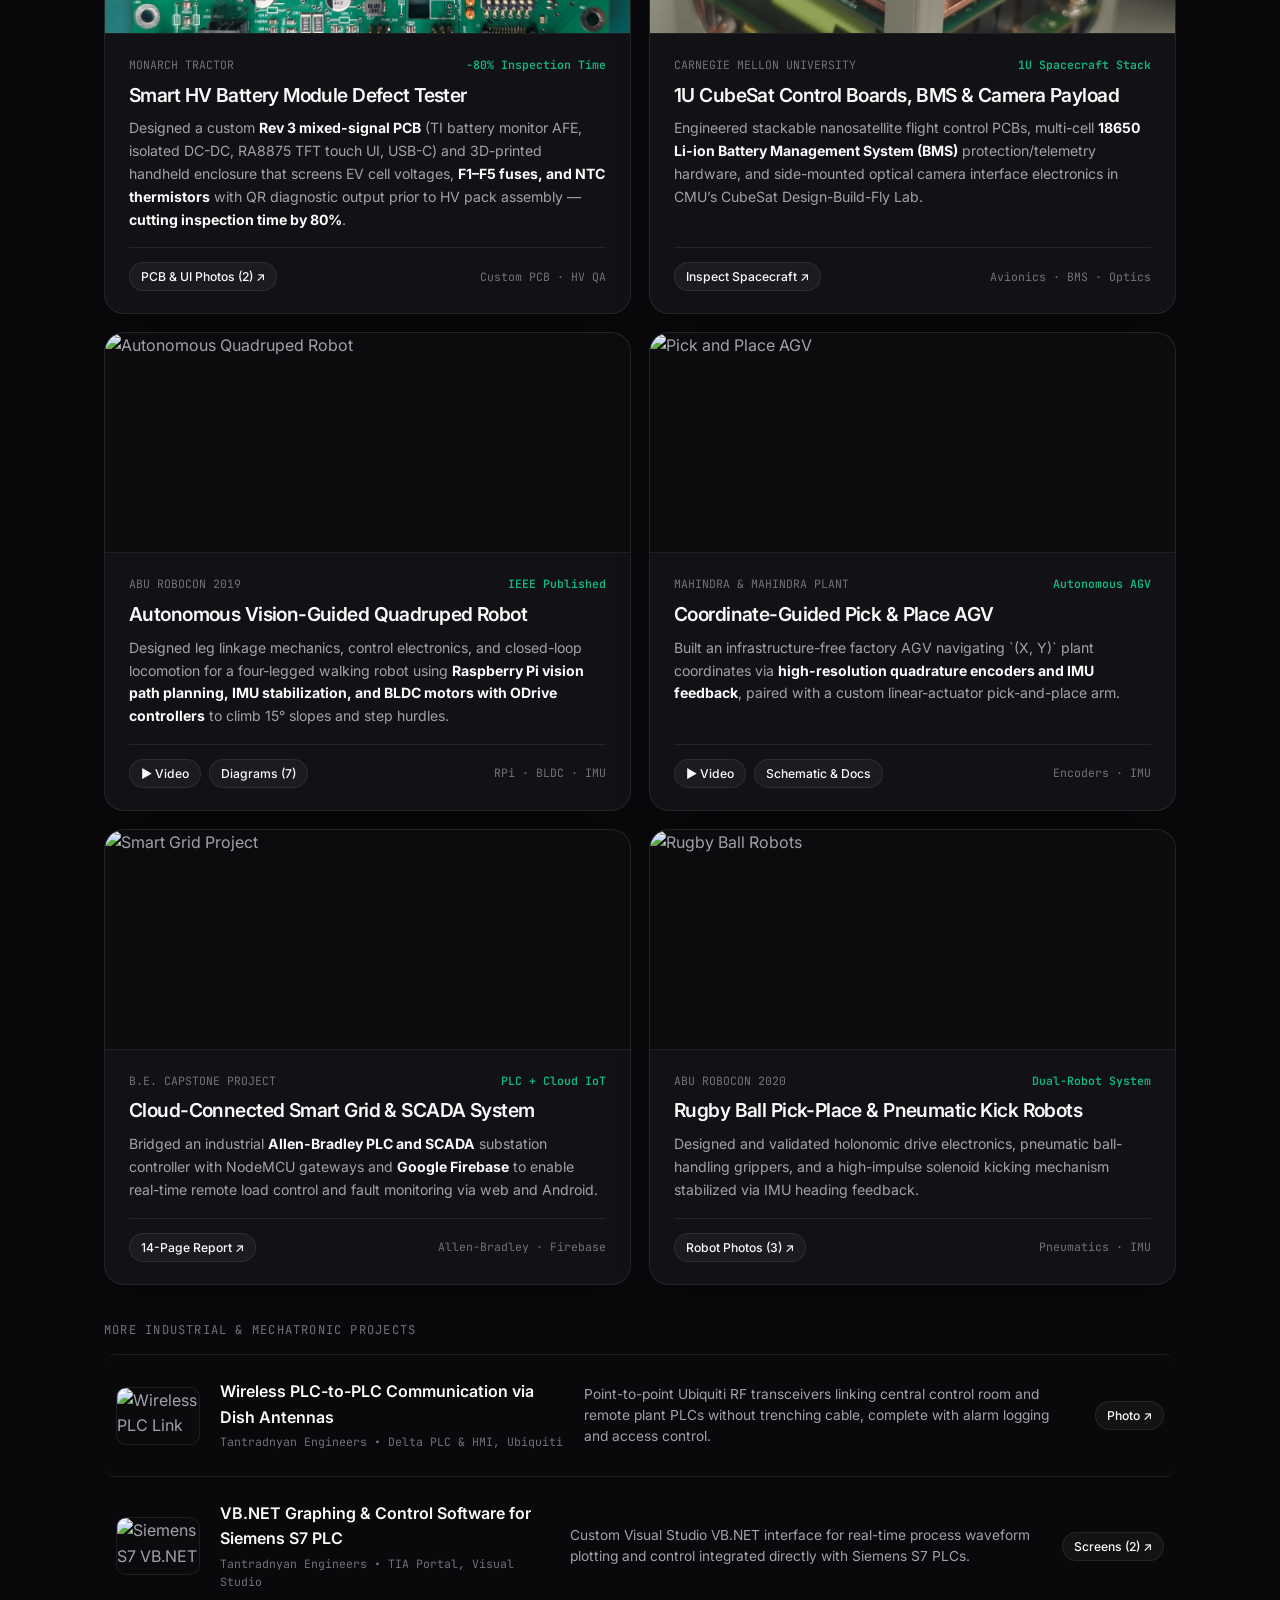
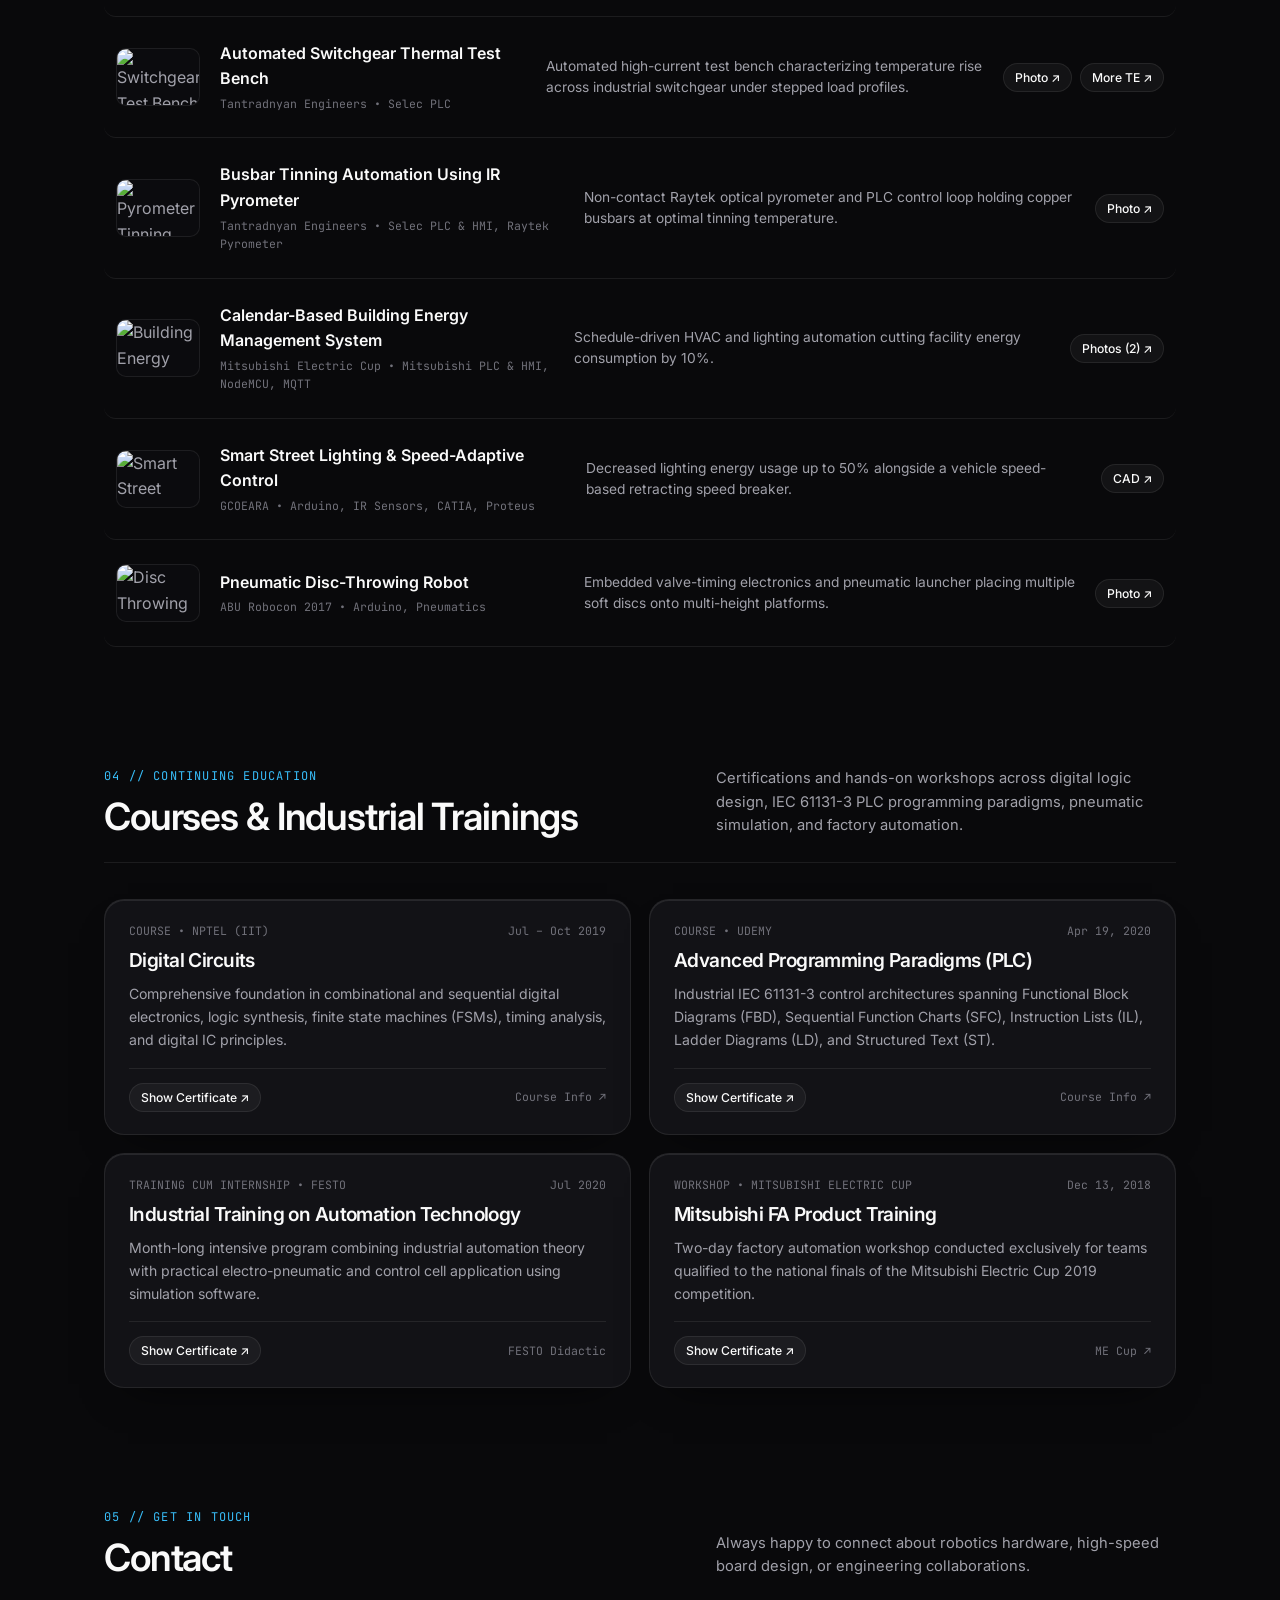
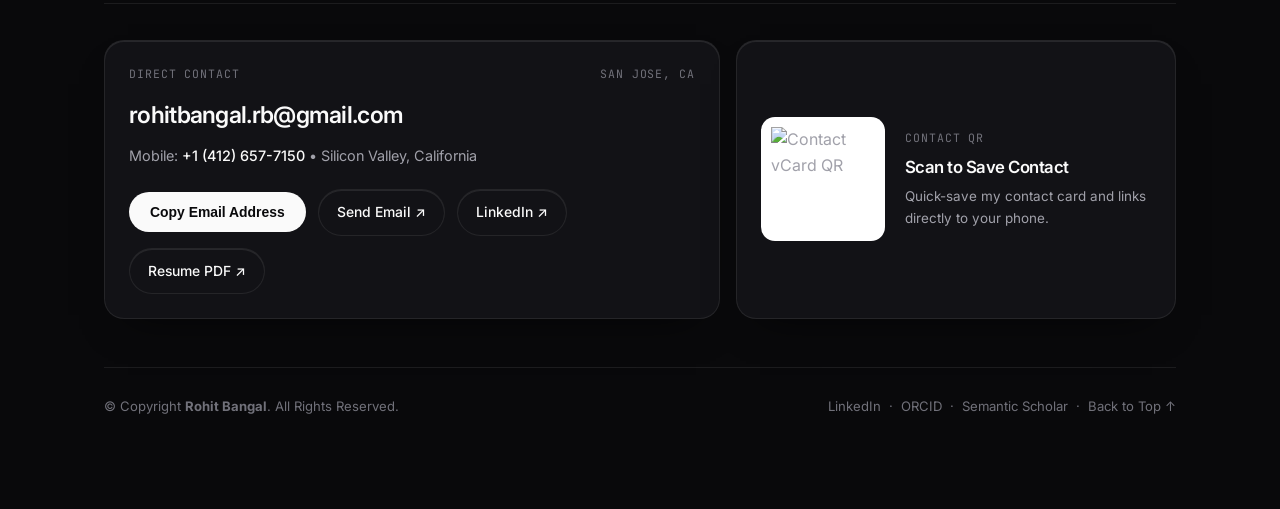
==== commit ff2a8ca9: "Include undergraduate 8.83/10 CGPA alongside CMU M.S. QPA in Academic Pedigree card" ====
--- a/index.html
+++ b/index.html
@@ -16,7 +16,7 @@
   <link href="https://fonts.googleapis.com/css2?family=Instrument+Serif:ital@0;1&family=Inter:wght@400;500;600;700&family=JetBrains+Mono:wght@400;500;600;700&display=swap" rel="stylesheet">
 
   <!-- Bespoke Design System -->
-  <link href="css/bespoke.css?v=8" rel="stylesheet">
+  <link href="css/bespoke.css?v=10" rel="stylesheet">
 </head>
 
 <body data-theme="dark">
@@ -26,33 +26,35 @@
   <!-- Subtle Top Radial Backlight + Architectural Dot Matrix -->
   <div class="ambient-canvas"></div>
 
-  <!-- Floating Glass Pill Dock (Inline Pill on Desktop, Expanding Dropdown Pill on Mobile) -->
+  <!-- Floating Glass Pill Dock (Inline Pill on Desktop, Floating Popover on Mobile) -->
   <header class="dock-header">
     <nav class="dock-nav" id="dock-nav" aria-label="Primary Navigation">
-      <a href="#about" class="dock-monogram" title="Rohit Bangal">RB</a>
-
-      <button type="button" class="dock-mobile-trigger" id="dock-mobile-trigger" aria-expanded="false" aria-controls="dock-links-drawer" aria-label="Toggle navigation menu">
-        <span class="dock-mobile-current" id="dock-mobile-current">About</span>
-        <span class="dock-mobile-chevron" aria-hidden="true">&#9662;</span>
-      </button>
+      <div class="dock-bar">
+        <a href="#about" class="dock-monogram" title="Rohit Bangal">RB</a>
+
+        <button type="button" class="dock-mobile-trigger" id="dock-mobile-trigger" aria-expanded="false" aria-controls="dock-links-drawer" aria-label="Toggle navigation menu">
+          <span class="dock-mobile-current" id="dock-mobile-current">About</span>
+          <svg class="dock-mobile-chevron" width="14" height="14" viewBox="0 0 16 16" fill="none" aria-hidden="true">
+            <path d="M4.25 6.25L8 10L11.75 6.25" stroke="currentColor" stroke-width="1.75" stroke-linecap="round" stroke-linejoin="round"/>
+          </svg>
+        </button>
+
+        <span class="dock-divider"></span>
+
+        <button type="button" id="theme-toggle" class="dock-theme-btn" aria-label="Switch color theme">
+          <span id="theme-toggle-icon">☀</span>
+          <span id="theme-toggle-label">Light Mode</span>
+        </button>
+      </div>
 
       <div class="dock-links-drawer" id="dock-links-drawer">
-        <div class="dock-links-inner">
-          <a href="#about" class="dock-link active">About</a>
-          <a href="#journey" class="dock-link">Journey</a>
-          <a href="#research" class="dock-link">Research &amp; Honors</a>
-          <a href="#projects" class="dock-link">Projects</a>
-          <a href="#courses" class="dock-link">Courses</a>
-          <a href="#contact" class="dock-link">Contact</a>
-        </div>
+        <a href="#about" class="dock-link active">About</a>
+        <a href="#journey" class="dock-link">Journey</a>
+        <a href="#research" class="dock-link">Research &amp; Honors</a>
+        <a href="#projects" class="dock-link">Projects</a>
+        <a href="#courses" class="dock-link">Courses</a>
+        <a href="#contact" class="dock-link">Contact</a>
       </div>
-
-      <span class="dock-divider"></span>
-
-      <button type="button" id="theme-toggle" class="dock-theme-btn" aria-label="Switch color theme">
-        <span id="theme-toggle-icon">☀</span>
-        <span id="theme-toggle-label">Light Mode</span>
-      </button>
     </nav>
   </header>
 
@@ -189,12 +191,12 @@
           <!-- Row 2: Three Balanced Personal Highlight Tiles (4 + 4 + 4 = 12 cols) -->
           <div class="bento-card span-4">
             <div class="bento-label">
-              <span>GRADUATE PEDIGREE</span>
-              <span>CMU ECE</span>
-            </div>
-            <div class="metric-big">3.95<span class="accent">/4.0</span> QPA</div>
+              <span>ACADEMIC PEDIGREE</span>
+              <span>M.S. &amp; B.E.</span>
+            </div>
+            <div class="metric-big">3.95<span class="accent">/4</span> &middot; 8.83<span class="accent">/10</span></div>
             <p class="metric-desc">
-              M.S. in ECE at <strong>Carnegie Mellon University</strong>, Eta Kappa Nu (IEEE-HKN) Honor Society, CubeSat &amp; Space Robotics labs.
+              M.S. in ECE at <strong>Carnegie Mellon</strong> (3.95/4.0 QPA, IEEE-HKN) &amp; B.E. in Instrumentation &amp; Control at <strong>SPPU</strong> (8.83/10 CGPA, Distinction).
             </p>
           </div>
 
@@ -410,7 +412,7 @@
                 </div>
               </div>
               <ul class="journey-points">
-                <li>Graduated First Class with Distinction (<strong>GPA: 8.83 / 10.00</strong>), building core foundations in feedback control, sensor instrumentation, power electronics, and embedded mechatronics.</li>
+                <li>Graduated First Class with Distinction (<strong>CGPA: 8.83 / 10</strong>), building core foundations in feedback control, sensor instrumentation, power electronics, and embedded mechatronics.</li>
               </ul>
             </div>
           </div>
--- a/css/bespoke.css
+++ b/css/bespoke.css
@@ -37,6 +37,7 @@
   --window-glow: 0 -12px 60px -15px rgba(56, 189, 248, 0.12), 0 30px 60px -20px rgba(0, 0, 0, 0.75);
   --card-shadow: 0 20px 40px -24px rgba(0, 0, 0, 0.7);
   --dock-shadow: 0 12px 36px rgba(0, 0, 0, 0.55), inset 0 1px 0 rgba(255, 255, 255, 0.1);
+  --popover-shadow: 0 24px 52px -10px rgba(0, 0, 0, 0.72), inset 0 1px 0 rgba(255, 255, 255, 0.12);
   --spotlight-color: rgba(255, 255, 255, 0.045);
   --modal-backdrop: rgba(5, 5, 7, 0.88);
 }
@@ -73,6 +74,7 @@
   --window-glow: 0 24px 54px -18px rgba(15, 23, 42, 0.10), 0 2px 6px rgba(15, 23, 42, 0.04);
   --card-shadow: 0 10px 30px -12px rgba(15, 23, 42, 0.06), 0 1px 3px rgba(15, 23, 42, 0.03);
   --dock-shadow: 0 10px 30px rgba(15, 23, 42, 0.08), inset 0 1px 0 rgba(255, 255, 255, 0.9);
+  --popover-shadow: 0 20px 44px -10px rgba(15, 23, 42, 0.16), 0 2px 8px rgba(15, 23, 42, 0.06), inset 0 1px 0 rgba(255, 255, 255, 0.95);
   --spotlight-color: rgba(2, 132, 199, 0.045);
   --modal-backdrop: rgba(17, 17, 19, 0.72);
 }
@@ -166,7 +168,7 @@
 }
 
 /* ==========================================================================
-   FLOATING GLASS PILL DOCK NAVBAR (Desktop Pill + Mobile Dropdown Sheet)
+   FLOATING GLASS PILL DOCK NAVBAR (Desktop Pill + Detached Mobile Popover)
    ========================================================================== */
 .dock-header {
   position: fixed;
@@ -195,7 +197,12 @@
   max-width: 100%;
 }
 
+.dock-bar {
+  display: contents;
+}
+
 .dock-monogram {
+  order: 1;
   display: inline-flex;
   align-items: center;
   justify-content: center;
@@ -216,11 +223,7 @@
 }
 
 .dock-links-drawer {
-  display: inline-flex;
-  align-items: center;
-}
-
-.dock-links-inner {
+  order: 2;
   display: inline-flex;
   align-items: center;
   gap: 4px;
@@ -247,6 +250,7 @@
 }
 
 .dock-divider {
+  order: 3;
   width: 1px;
   height: 18px;
   background: var(--border-hairline);
@@ -255,6 +259,7 @@
 }
 
 .dock-theme-btn {
+  order: 4;
   display: inline-flex;
   align-items: center;
   gap: 6px;
@@ -275,36 +280,49 @@
   border-color: var(--border-strong);
 }
 
-/* Mobile Expanding Glass Dropdown (<= 760px, zero horizontal scroll) */
+/* Detached Floating Glass Popover on Mobile (<= 760px) */
 @media (max-width: 760px) {
   .dock-header {
-    top: 12px;
-    padding: 0 12px;
+    top: 14px;
+    padding: 0 14px;
   }
 
   .dock-nav {
+    position: relative;
+    display: block;
+    width: min(100%, 340px);
+    padding: 0;
+    background: transparent;
+    backdrop-filter: none;
+    -webkit-backdrop-filter: none;
+    border: none;
+    box-shadow: none;
+    border-radius: 0;
+  }
+
+  .dock-bar {
     display: flex;
-    flex-wrap: wrap;
     align-items: center;
-    gap: 6px;
-    width: min(100%, 420px);
-    padding: 6px 8px;
-    border-radius: 22px;
+    height: 44px;
+    padding: 6px 7px;
+    gap: 4px;
+    border-radius: 999px;
     background: var(--bg-pill-mobile);
-    backdrop-filter: blur(24px) saturate(170%);
-    -webkit-backdrop-filter: blur(24px) saturate(170%);
-    transition: border-color 0.22s ease, box-shadow 0.22s ease;
-  }
-
-  .dock-nav.menu-open {
+    backdrop-filter: blur(22px) saturate(175%);
+    -webkit-backdrop-filter: blur(22px) saturate(175%);
+    border: 1px solid var(--border-hairline);
+    box-shadow: var(--dock-shadow);
+    transition: border-color 0.2s ease;
+  }
+
+  .dock-nav.menu-open .dock-bar {
     border-color: var(--border-strong);
   }
 
   .dock-monogram {
-    order: 1;
-    width: 32px;
-    height: 32px;
-    margin-right: 0;
+    width: 30px;
+    height: 30px;
+    margin-right: 2px;
   }
 
   .dock-mobile-trigger {
@@ -312,25 +330,25 @@
     flex: 1;
     min-width: 0;
     height: 32px;
-    padding: 0 12px;
+    padding: 0 10px;
     border-radius: 999px;
-    background: var(--bg-chip);
-    border: 1px solid var(--border-hairline);
+    background: transparent;
+    border: none;
     color: var(--text-primary);
     font-family: inherit;
-    font-size: 0.82rem;
+    font-size: 0.84rem;
     font-weight: 500;
     display: flex;
     align-items: center;
     justify-content: space-between;
-    gap: 8px;
+    gap: 6px;
     cursor: pointer;
-    transition: border-color 0.2s ease;
+    transition: background 0.18s ease;
   }
 
   .dock-mobile-trigger:hover,
   .dock-nav.menu-open .dock-mobile-trigger {
-    border-color: var(--border-strong);
+    background: var(--bg-chip);
   }
 
   .dock-mobile-current {
@@ -340,9 +358,8 @@
   }
 
   .dock-mobile-chevron {
-    font-size: 0.78rem;
     color: var(--text-secondary);
-    transition: transform 0.24s cubic-bezier(0.16, 1, 0.3, 1);
+    transition: transform 0.24s cubic-bezier(0.16, 1, 0.3, 1), color 0.2s ease;
     flex-shrink: 0;
   }
 
@@ -352,51 +369,67 @@
   }
 
   .dock-divider {
+    margin: 0 2px;
+    height: 16px;
+  }
+
+  .dock-theme-btn {
+    height: 32px;
+    padding: 0 10px;
+    border: none;
+    background: transparent;
+    font-size: 0.78rem;
+    flex-shrink: 0;
+  }
+
+  .dock-theme-btn:hover {
+    background: var(--bg-chip);
+  }
+
+  #theme-toggle-label {
     display: none;
   }
 
   .dock-theme-btn {
-    order: 3;
-    height: 32px;
-    padding: 0 11px;
-    flex-shrink: 0;
-  }
-
+    width: 32px;
+    padding: 0;
+    justify-content: center;
+    font-size: 0.92rem;
+  }
+
+  /* Detached Popover Menu Card */
   .dock-links-drawer {
-    order: 4;
-    flex: 0 0 100%;
-    width: 100%;
-    display: grid;
-    grid-template-rows: 0fr;
-    opacity: 0;
-    pointer-events: none;
-    transition: grid-template-rows 0.26s cubic-bezier(0.16, 1, 0.3, 1), opacity 0.2s ease;
-  }
-
-  .dock-nav.menu-open .dock-links-drawer {
-    grid-template-rows: 1fr;
-    opacity: 1;
-    pointer-events: auto;
-  }
-
-  .dock-links-inner {
-    min-height: 0;
-    overflow: hidden;
+    position: absolute;
+    top: calc(100% + 10px);
+    left: 0;
+    right: 0;
     display: flex;
     flex-direction: column;
     align-items: stretch;
-    gap: 3px;
-    padding-top: 0;
-    margin-top: 0;
-    border-top: 1px solid transparent;
-    transition: padding 0.22s ease, margin 0.22s ease, border-color 0.22s ease;
-  }
-
-  .dock-nav.menu-open .dock-links-inner {
-    padding-top: 8px;
-    padding-bottom: 2px;
-    margin-top: 4px;
-    border-top-color: var(--border-hairline);
+    gap: 2px;
+    padding: 6px;
+    border-radius: 18px;
+    background: var(--bg-pill-mobile);
+    backdrop-filter: blur(26px) saturate(180%);
+    -webkit-backdrop-filter: blur(26px) saturate(180%);
+    border: 1px solid var(--border-strong);
+    box-shadow: var(--popover-shadow);
+    opacity: 0;
+    visibility: hidden;
+    pointer-events: none;
+    transform: translateY(-8px) scale(0.96);
+    transform-origin: top center;
+    transition:
+      opacity 0.18s ease,
+      transform 0.24s cubic-bezier(0.16, 1, 0.3, 1),
+      visibility 0.18s ease;
+  }
+
+  .dock-nav.menu-open .dock-links-drawer {
+    opacity: 1;
+    visibility: visible;
+    pointer-events: auto;
+    transform: translateY(0) scale(1);
   }
 
   .dock-link {
@@ -405,8 +438,23 @@
     justify-content: space-between;
     width: 100%;
     padding: 10px 14px;
-    border-radius: 13px;
-    font-size: 0.88rem;
+    border-radius: 12px;
+    font-size: 0.86rem;
+    font-weight: 500;
+    color: var(--text-secondary);
+    box-shadow: none;
+  }
+
+  .dock-link:hover {
+    background: var(--bg-chip);
+    color: var(--text-primary);
+  }
+
+  .dock-link.active {
+    background: var(--bg-chip);
+    color: var(--text-primary);
+    font-weight: 600;
+    box-shadow: inset 0 0 0 1px var(--border-hairline);
   }
 
   .dock-link.active::after {
@@ -415,19 +463,8 @@
     height: 6px;
     border-radius: 50%;
     background: var(--accent-signal);
+    box-shadow: 0 0 8px var(--accent-signal);
     flex-shrink: 0;
-  }
-}
-
-@media (max-width: 400px) {
-  #theme-toggle-label {
-    display: none;
-  }
-
-  .dock-theme-btn {
-    width: 32px;
-    padding: 0;
-    justify-content: center;
   }
 }
 
@@ -1027,7 +1064,7 @@
 
 /* Metric Bento Tiles */
 .metric-big {
-  font-size: 2rem;
+  font-size: clamp(1.7rem, 2.2vw, 2rem);
   font-weight: 600;
   letter-spacing: -0.04em;
   color: var(--text-primary);
@@ -1042,7 +1079,12 @@
 .metric-desc {
   font-size: 0.82rem;
   color: var(--text-secondary);
-  line-height: 1.45;
+  line-height: 1.48;
+}
+
+.metric-desc strong {
+  color: var(--text-primary);
+  font-weight: 600;
 }
 
 /* ==========================================================================
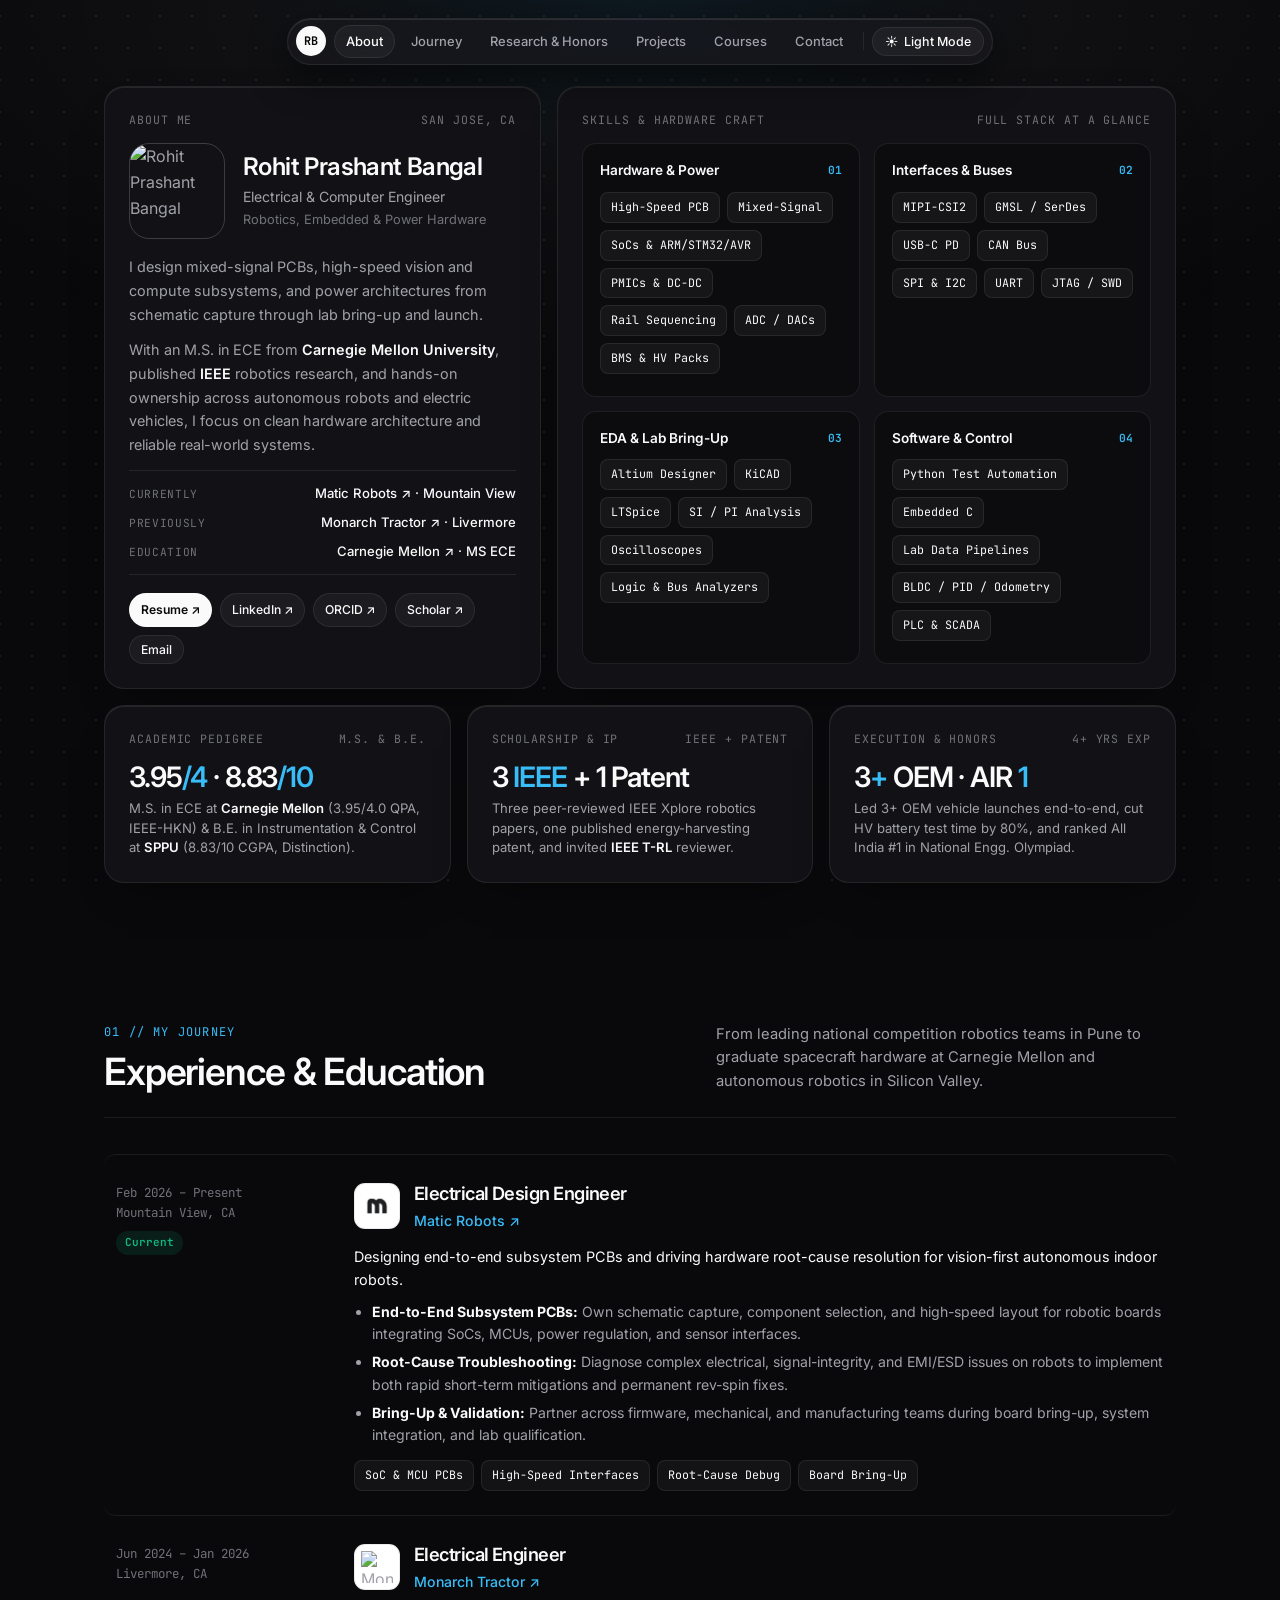
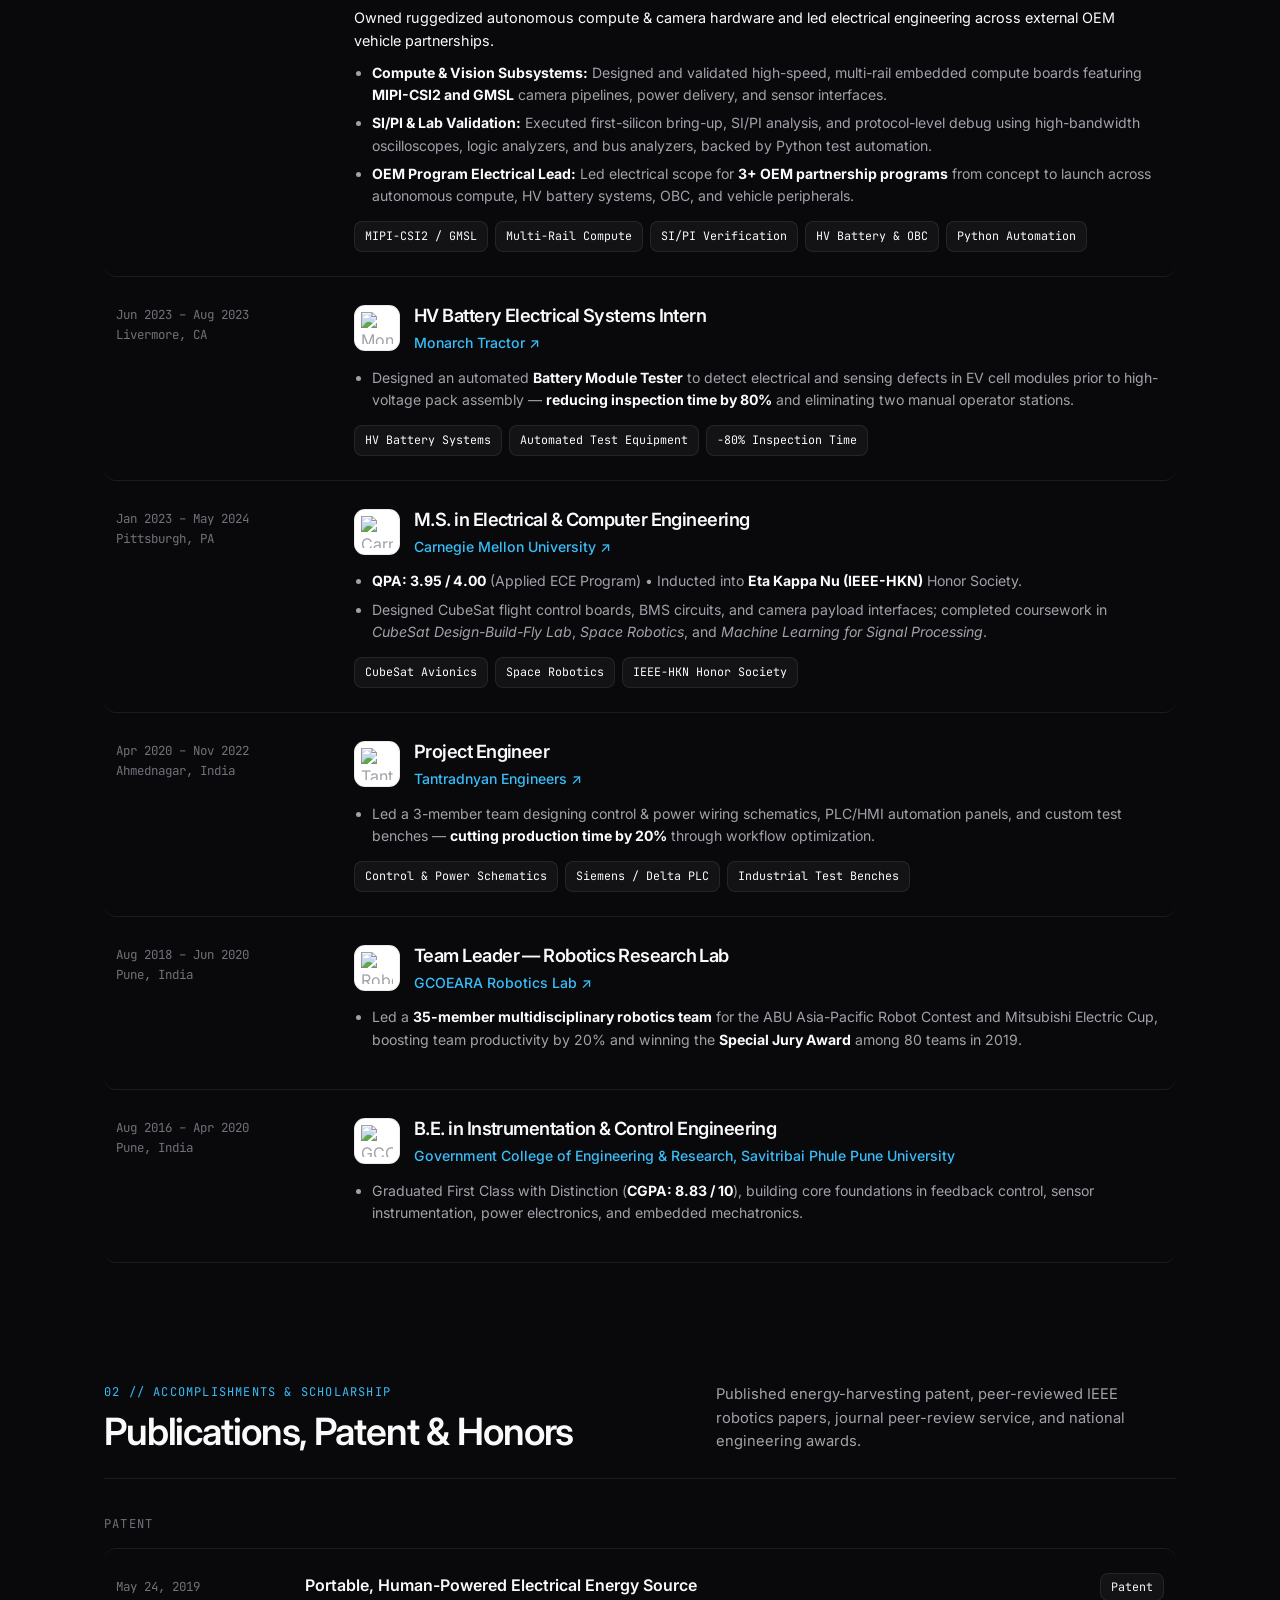
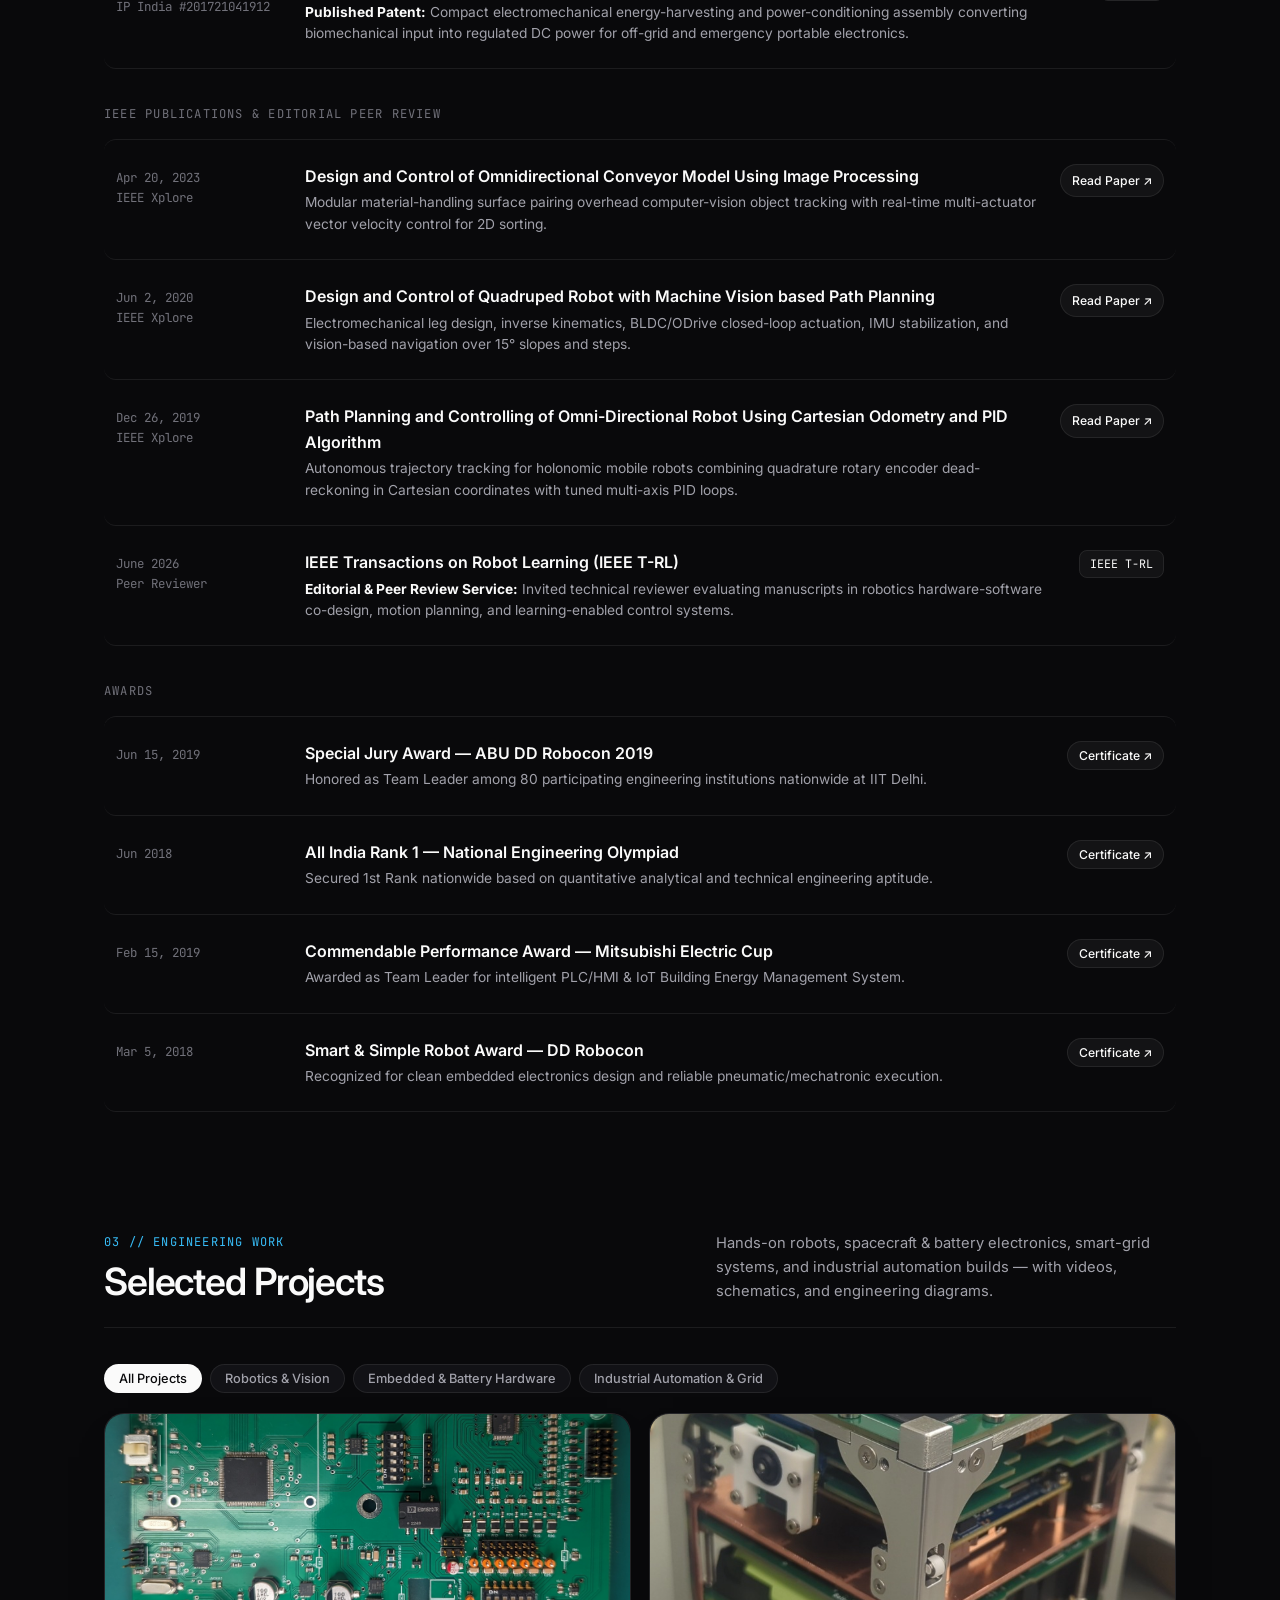
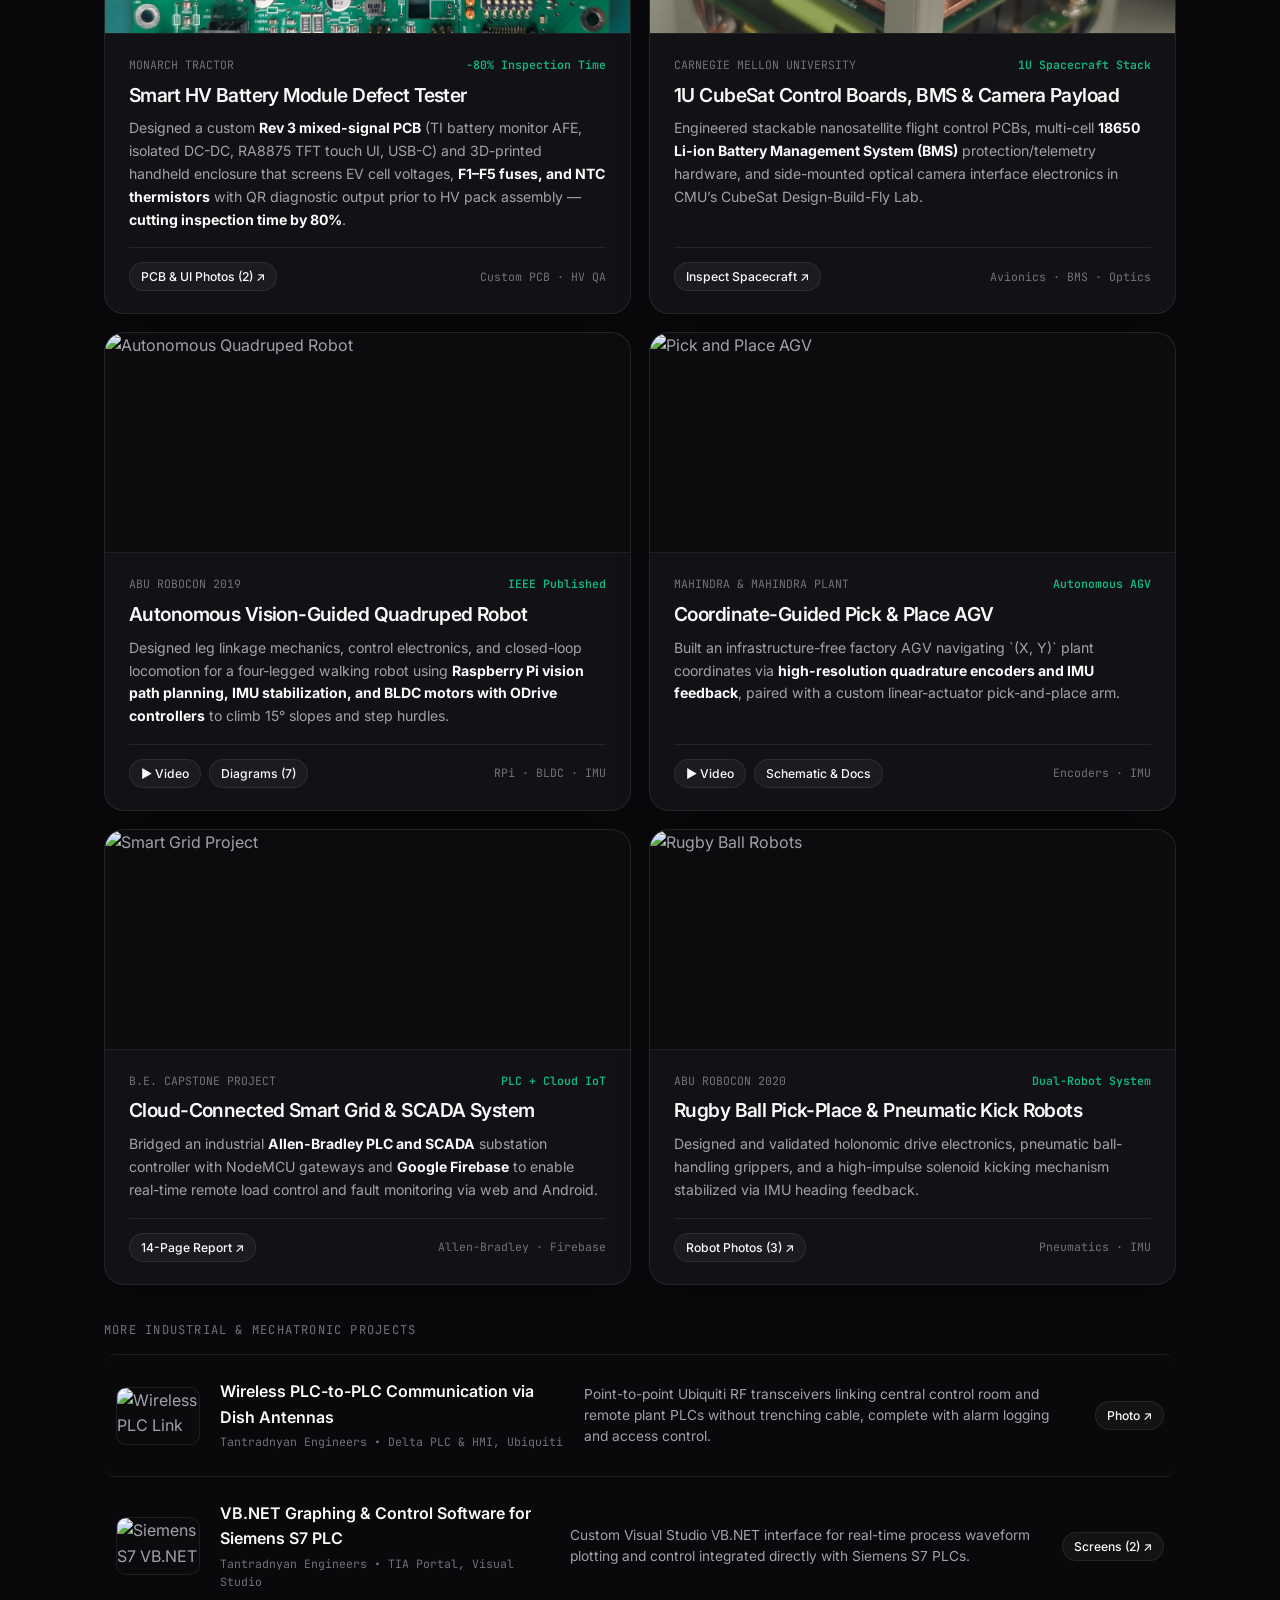
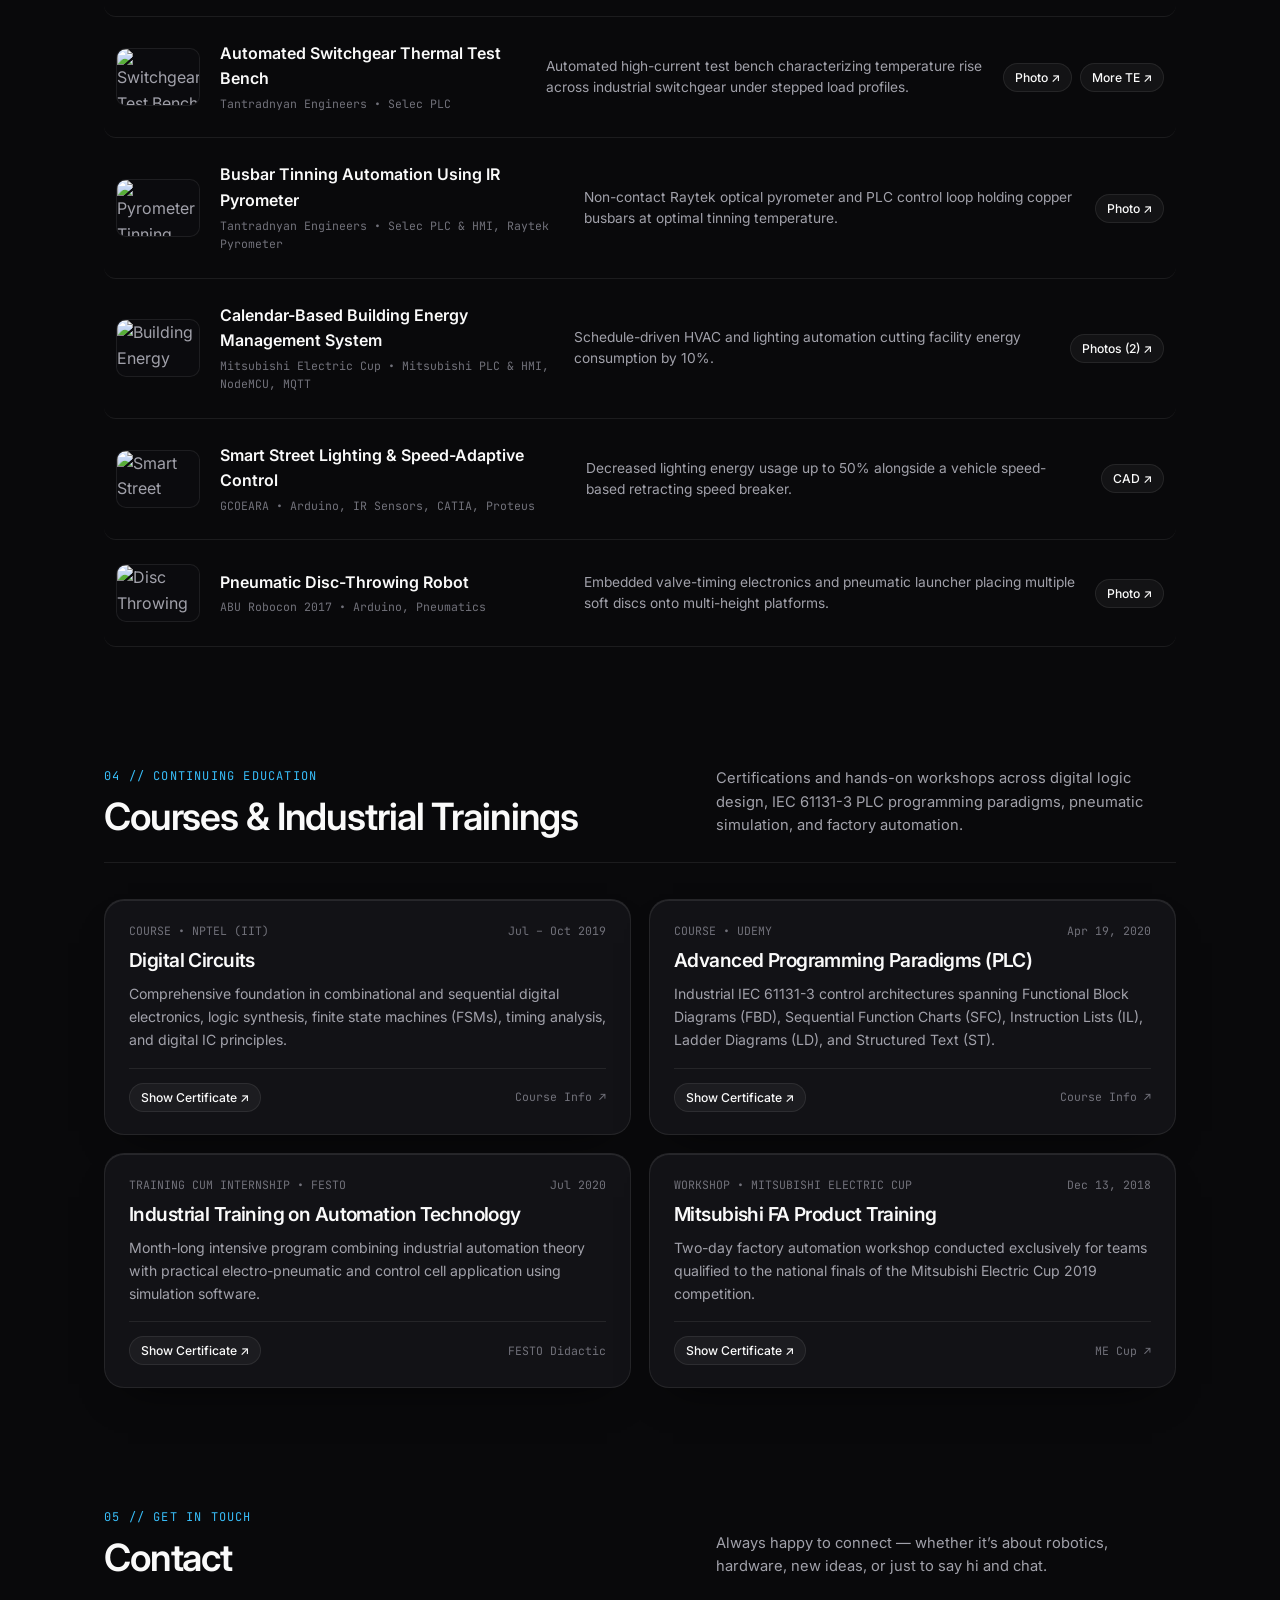
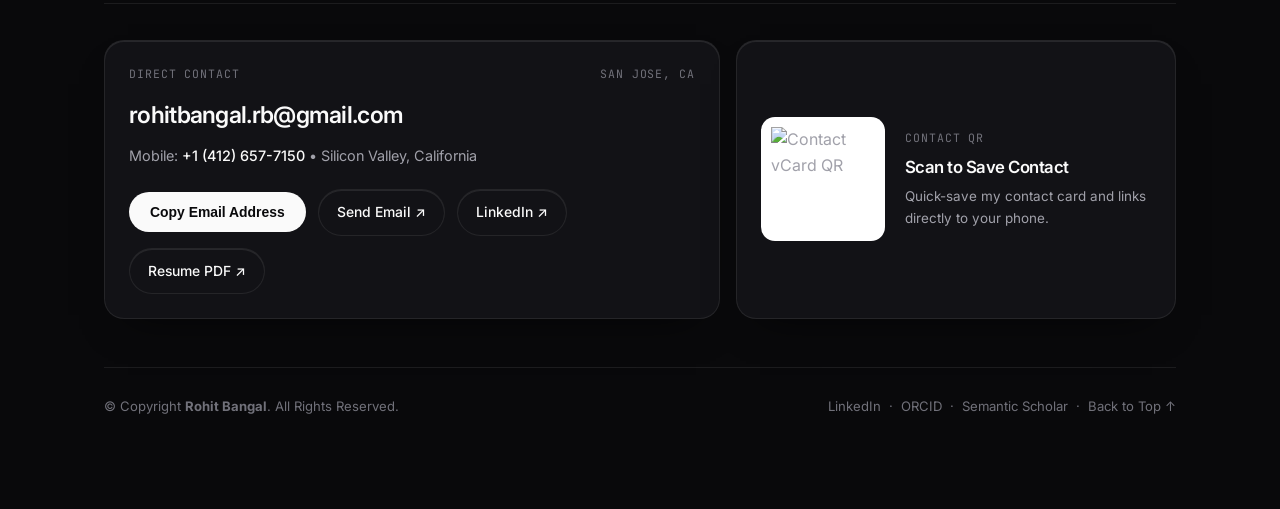
==== commit 0c1f0a4b: "Make Contact section intro warmer and more personal" ====
--- a/index.html
+++ b/index.html
@@ -933,7 +933,7 @@
             <h2 class="section-title">Contact</h2>
           </div>
           <p class="section-lead">
-            Always happy to connect about robotics hardware, high-speed board design, or engineering collaborations.
+            Always happy to connect — whether it’s about robotics, hardware, new ideas, or just to say hi and chat.
           </p>
         </div>
 
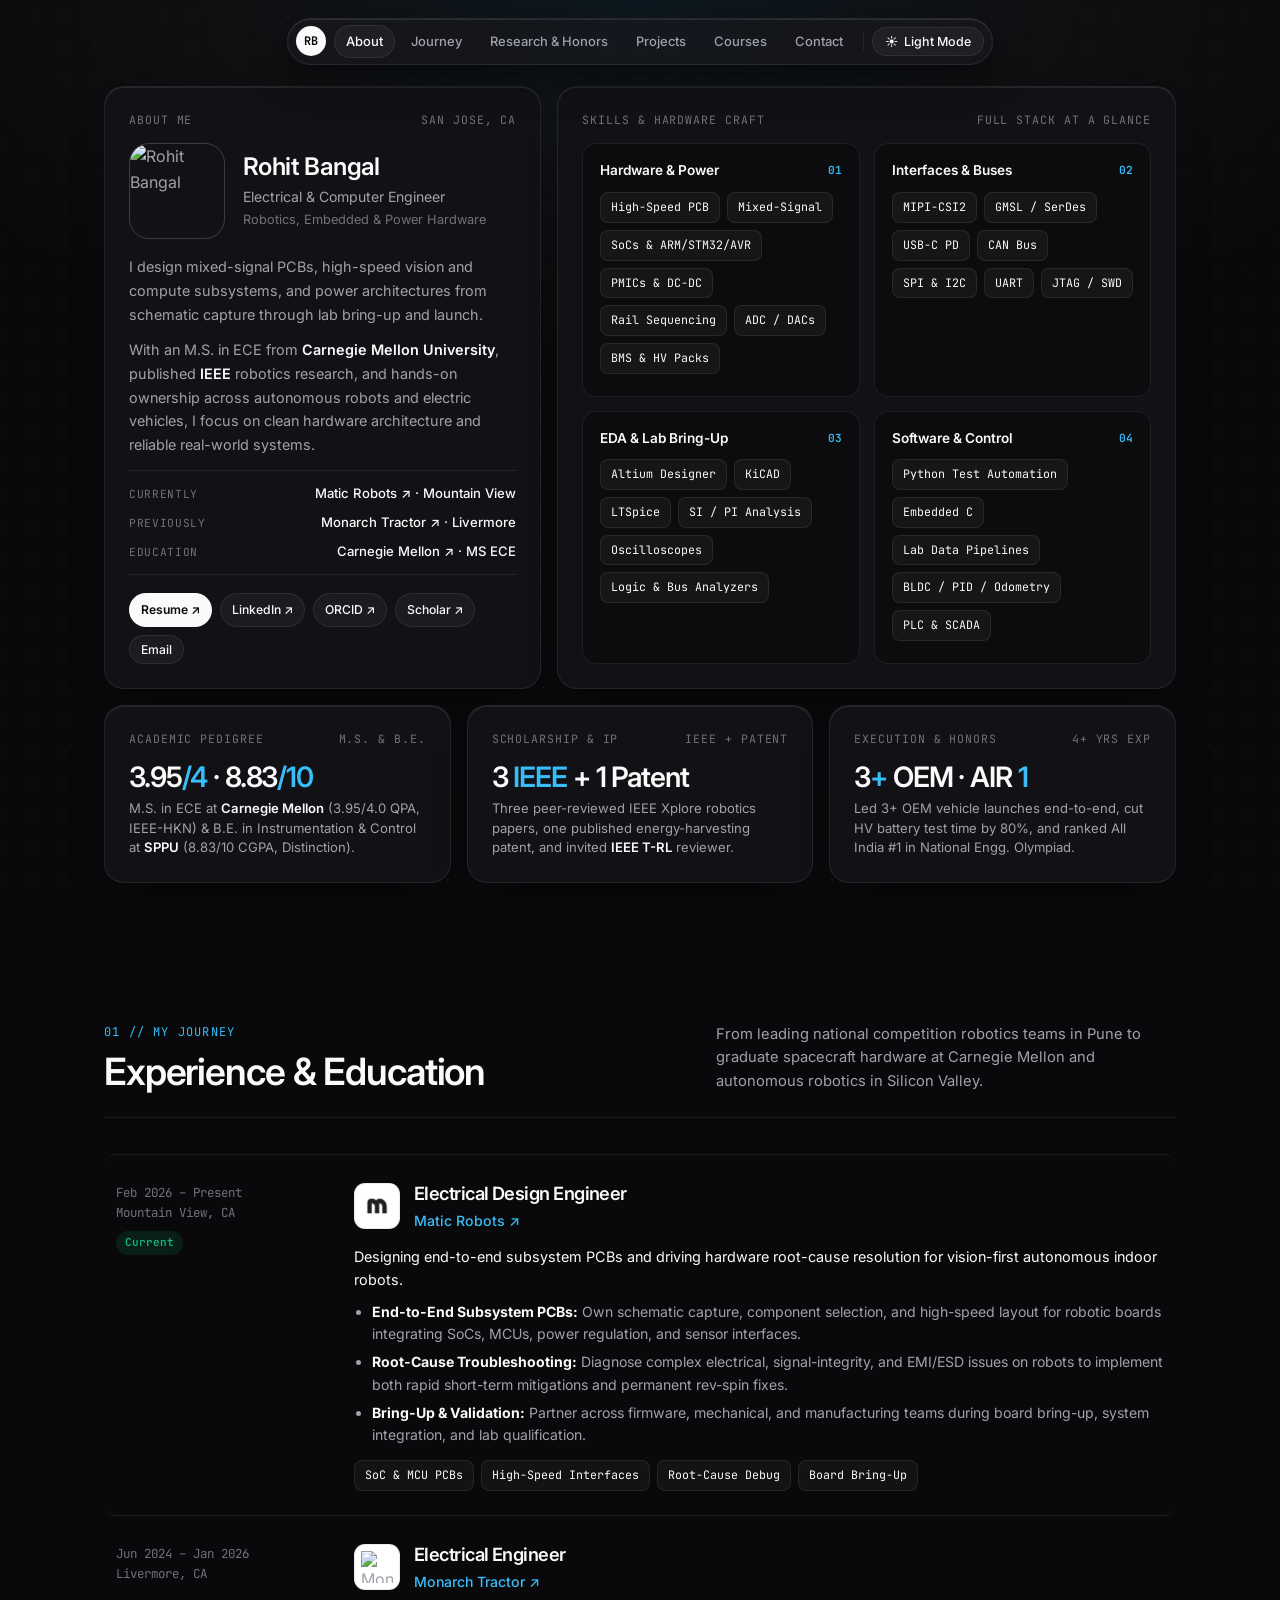
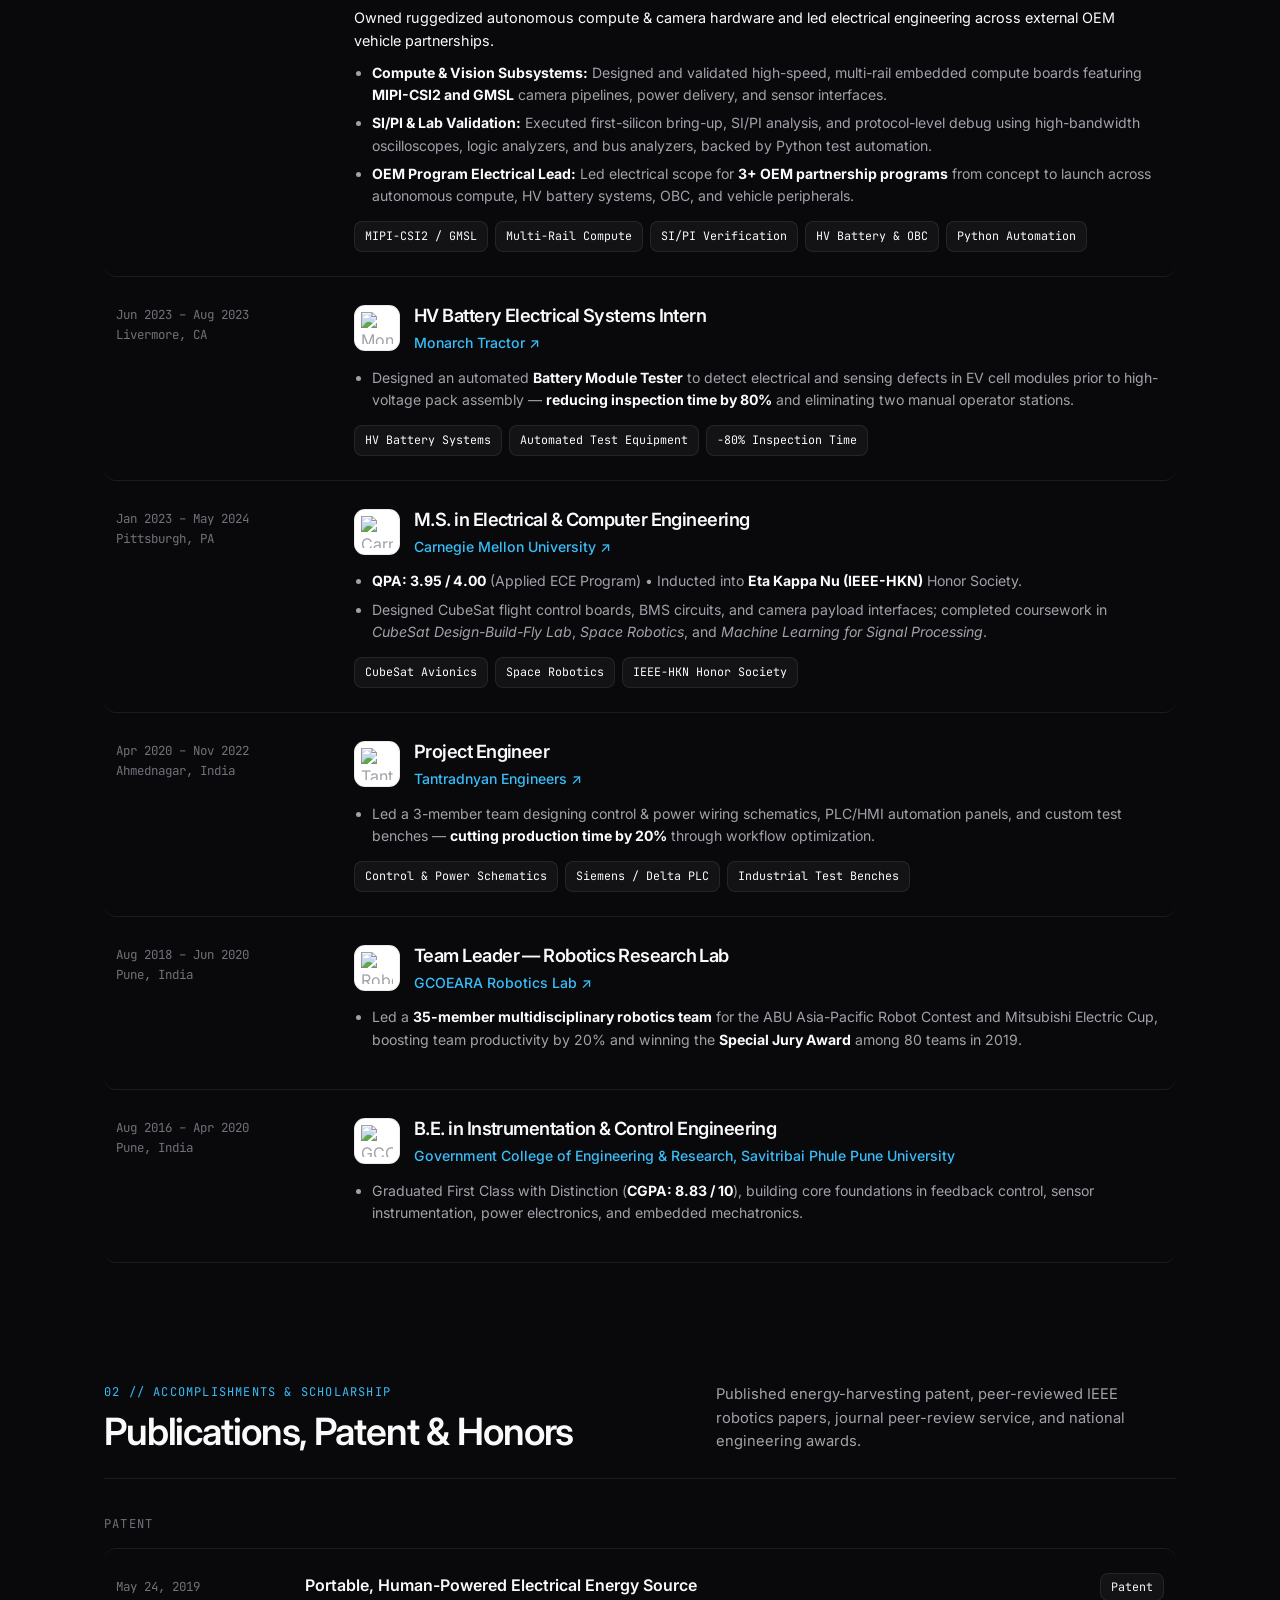
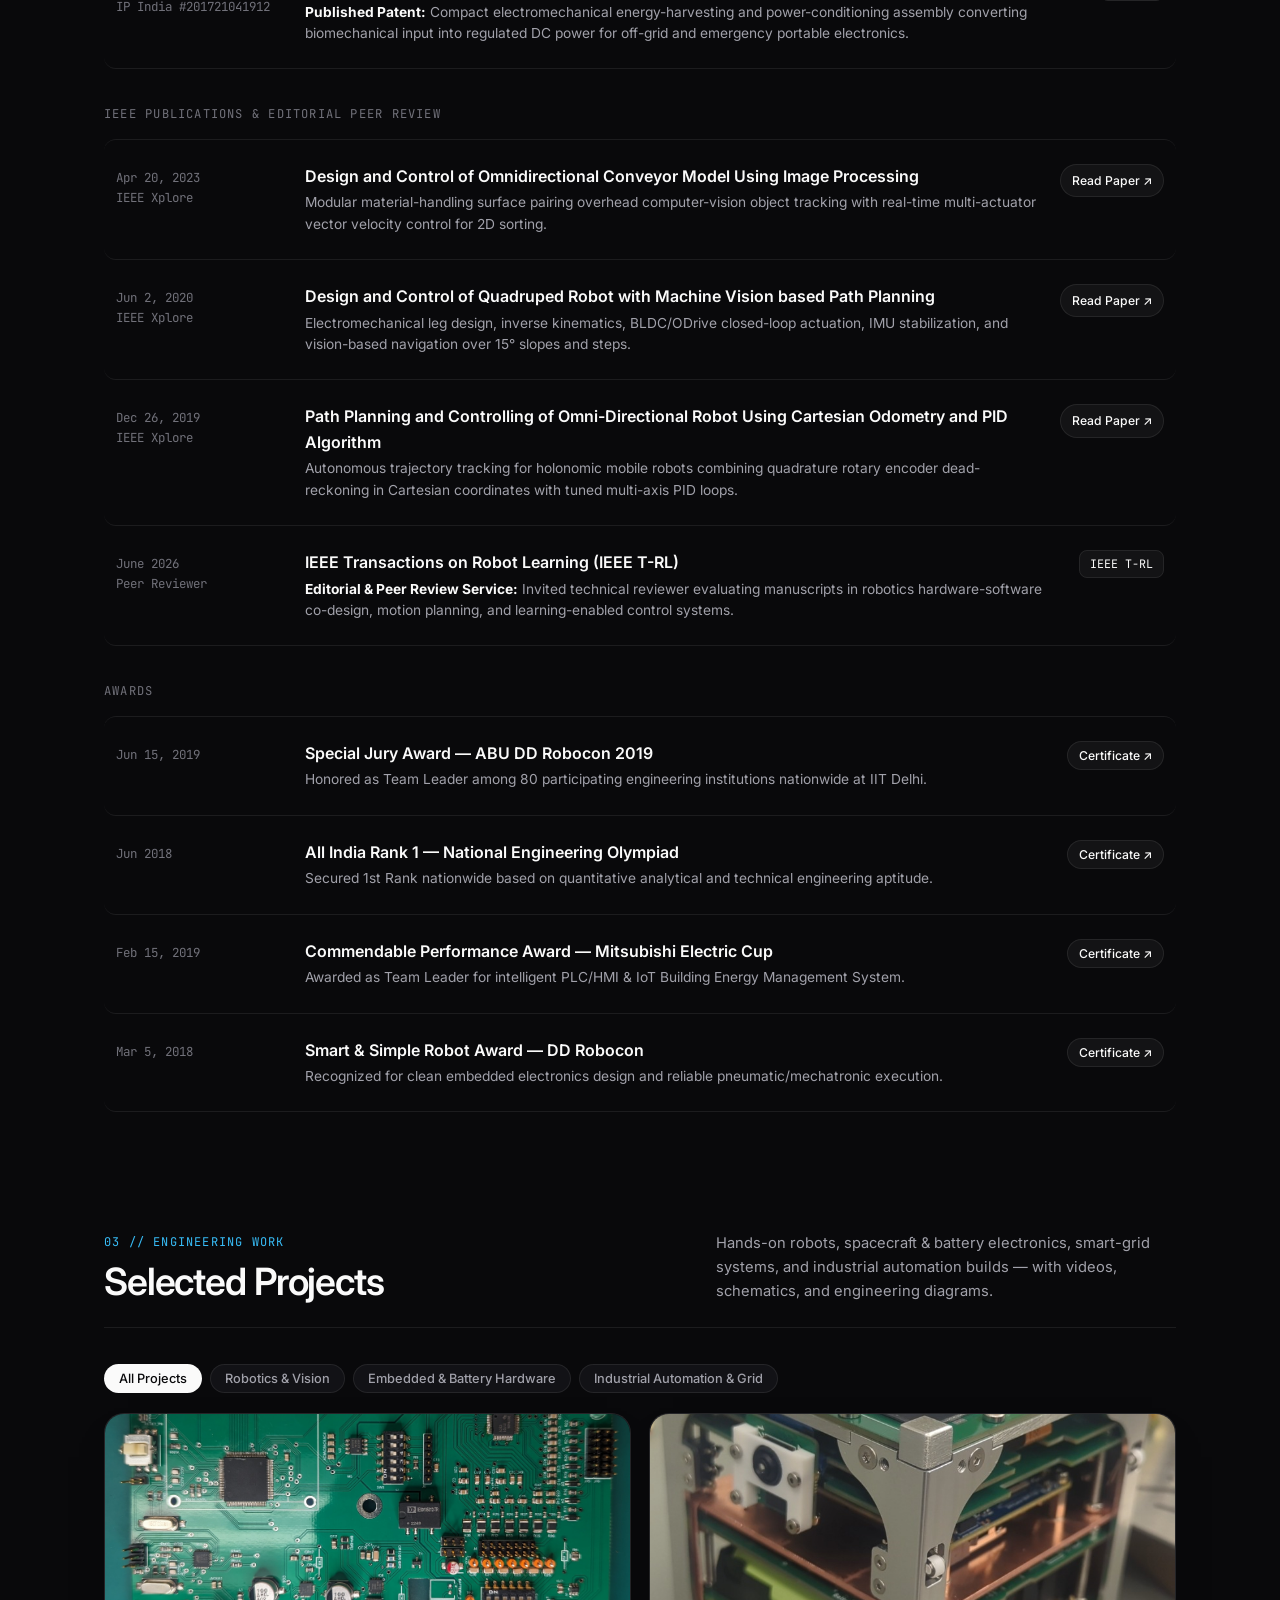
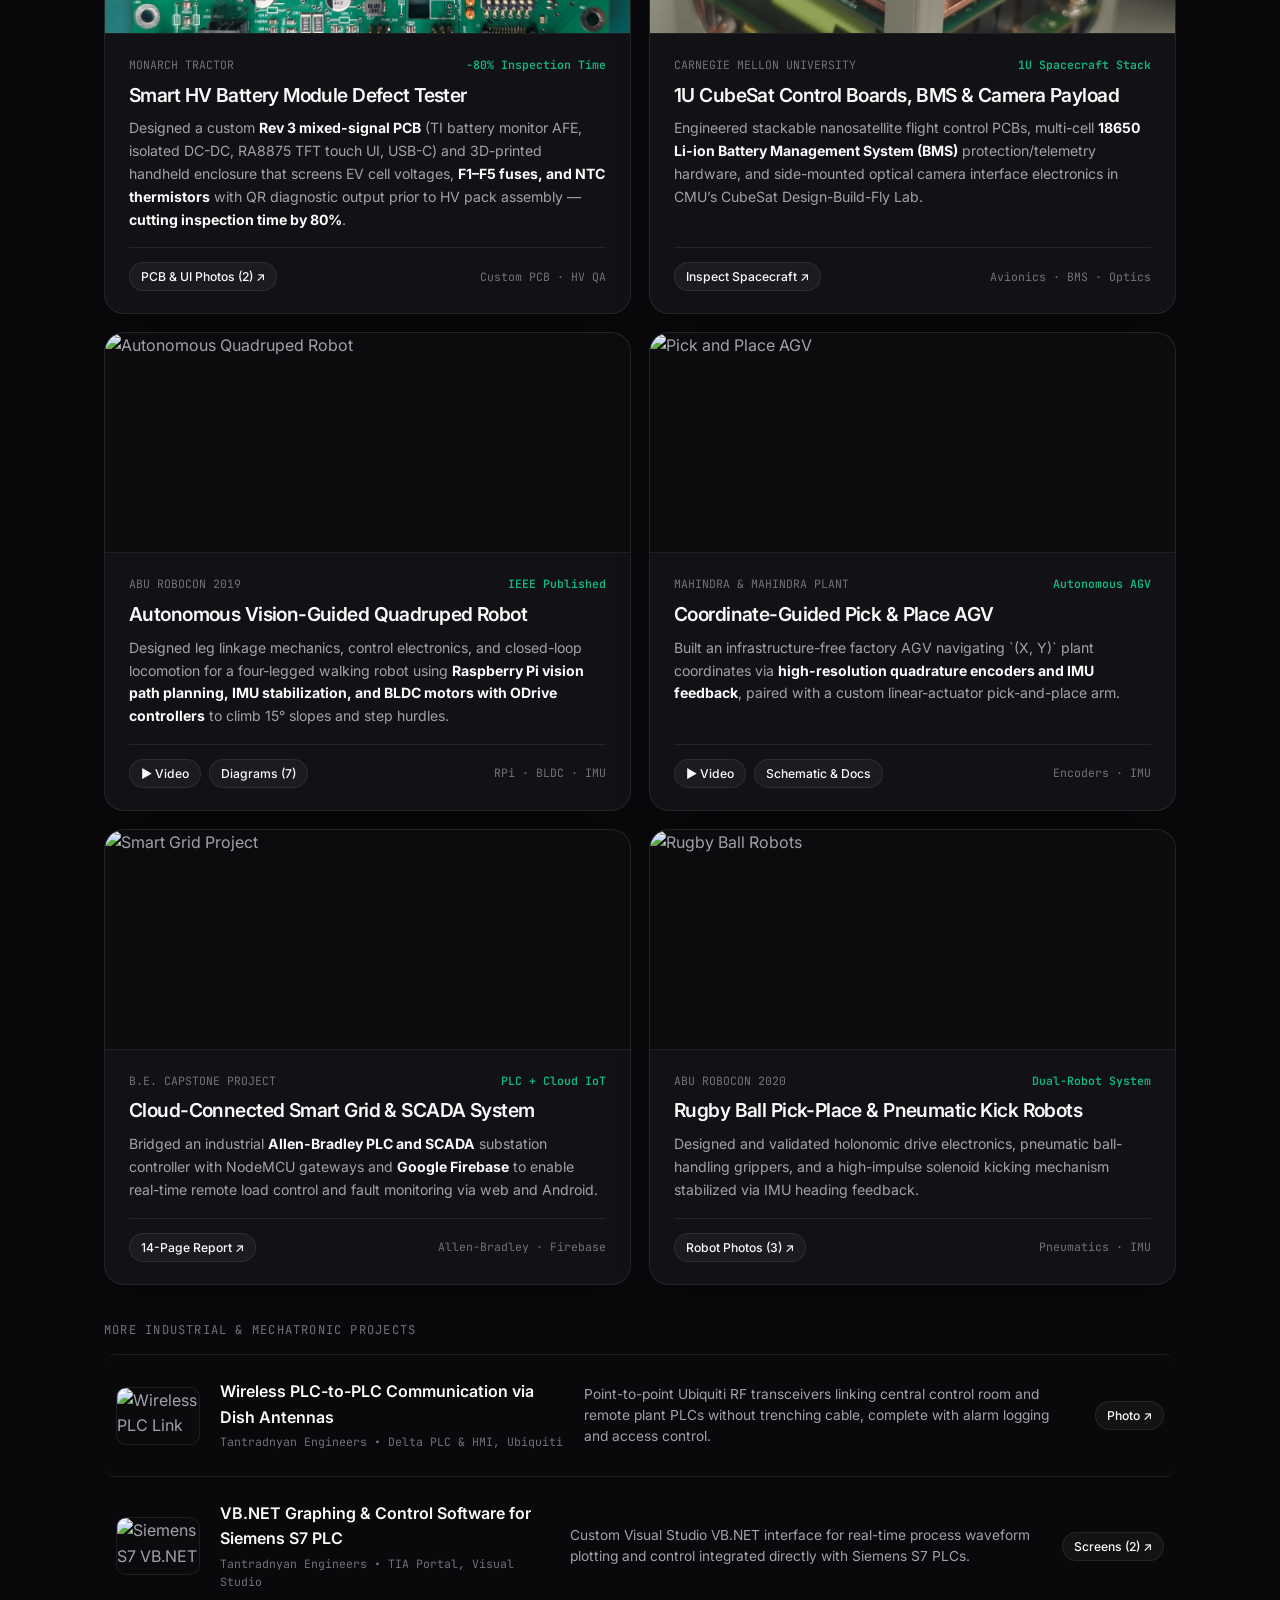
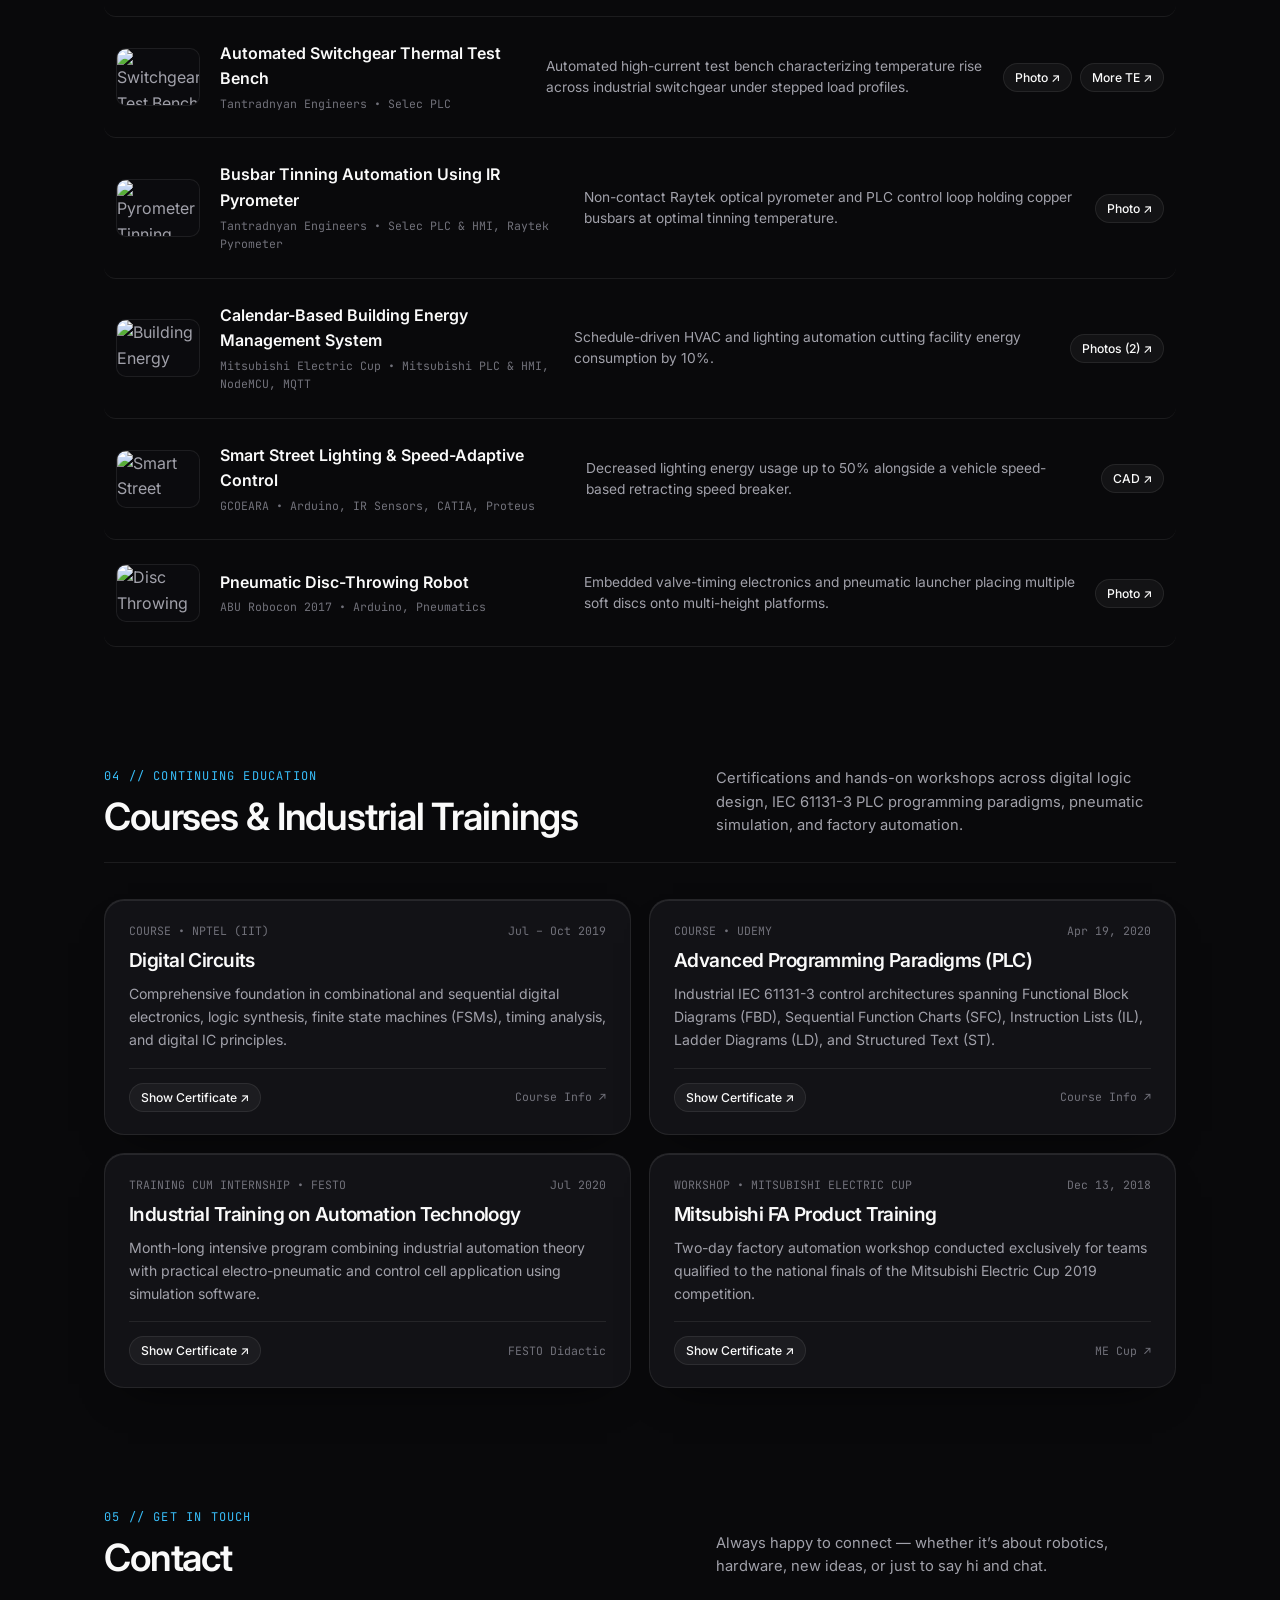
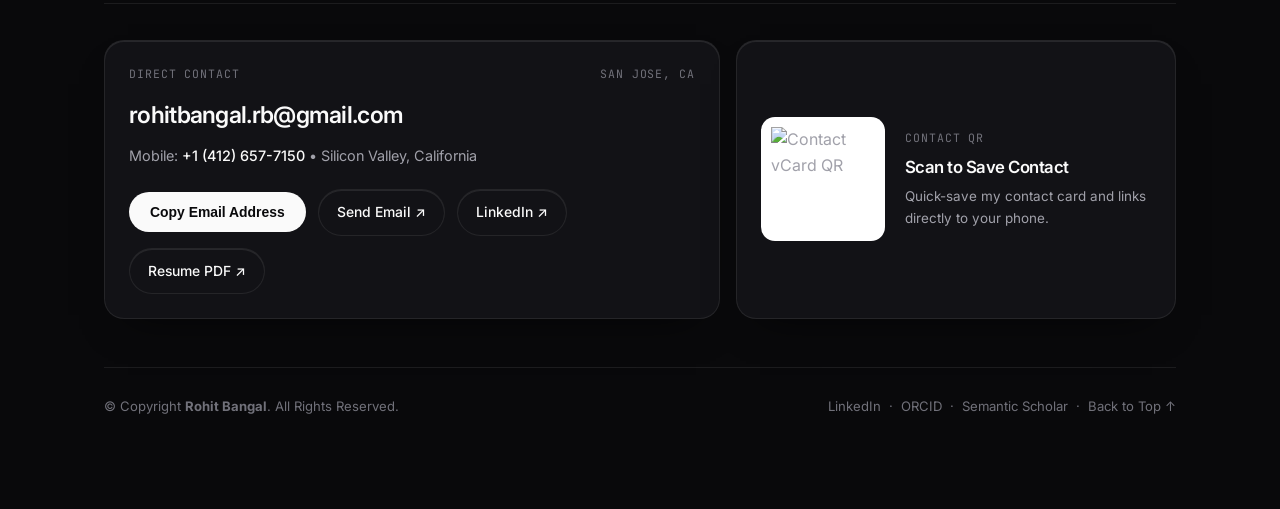
==== commit b70c0fe3: "Update display name to Rohit Bangal" ====
--- a/index.html
+++ b/index.html
@@ -75,10 +75,10 @@
               </div>
               <div class="identity-top-flex">
                 <div class="portrait-frame">
-                  <img src="img/rb.jpg" alt="Rohit Prashant Bangal">
+                  <img src="img/rb.jpg" alt="Rohit Bangal">
                 </div>
                 <div>
-                  <h1 class="identity-name">Rohit Prashant Bangal</h1>
+                  <h1 class="identity-name">Rohit Bangal</h1>
                   <div class="identity-role" style="margin-bottom: 0;">Electrical &amp; Computer Engineer<br><span style="font-size: 0.8rem; color: var(--text-muted);">Robotics, Embedded &amp; Power Hardware</span></div>
                 </div>
               </div>
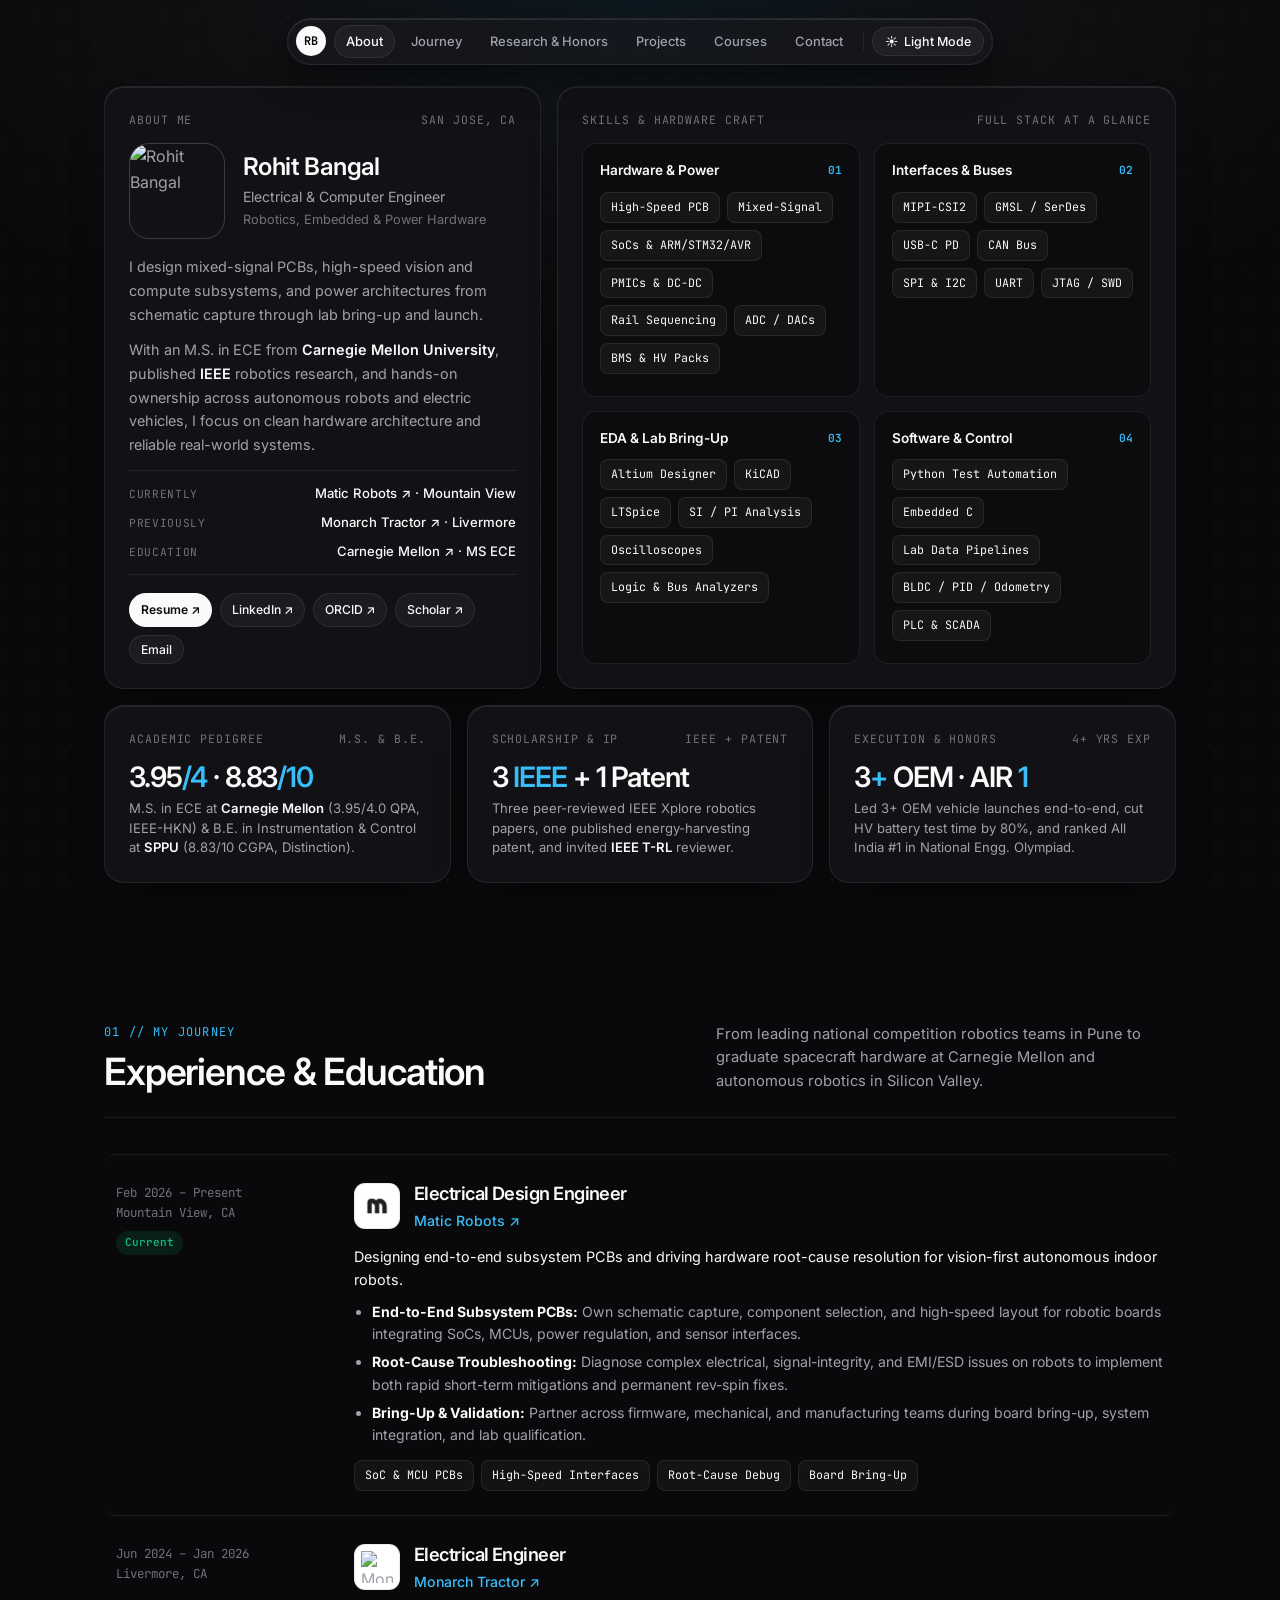
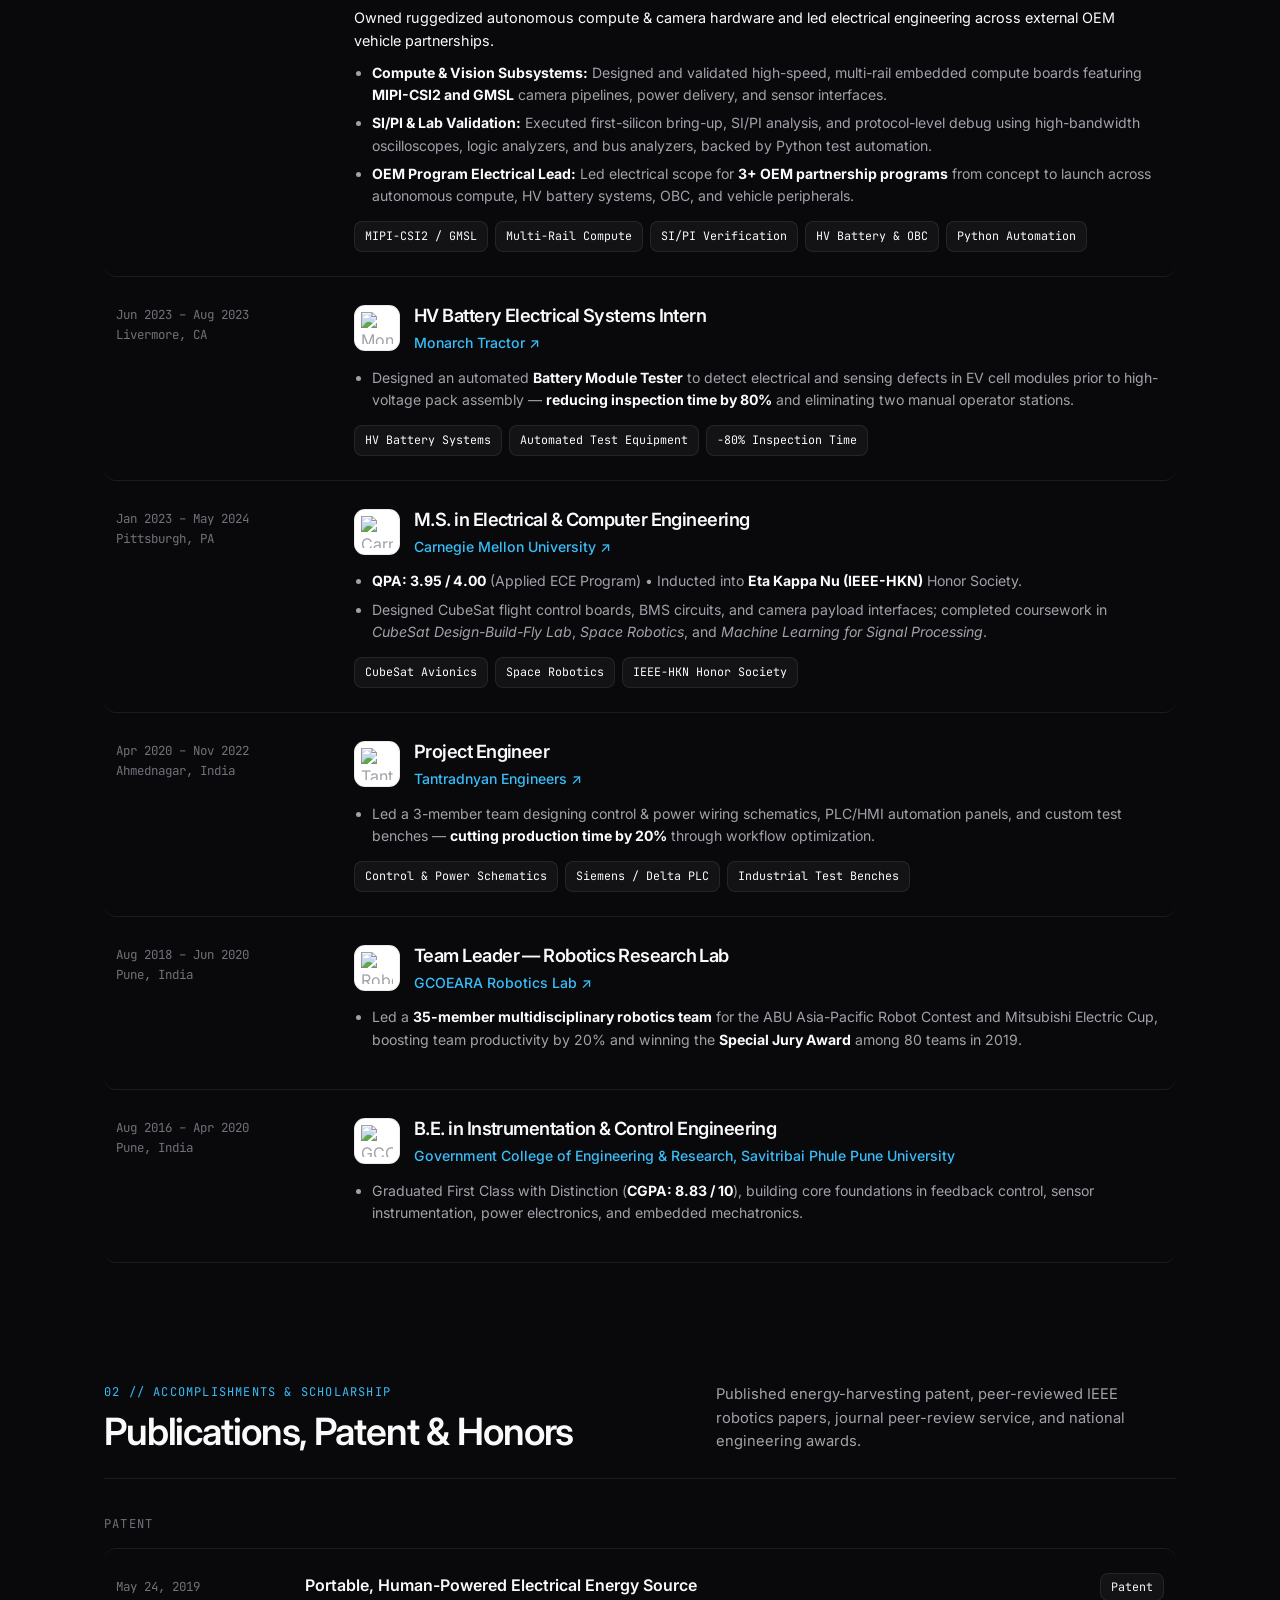
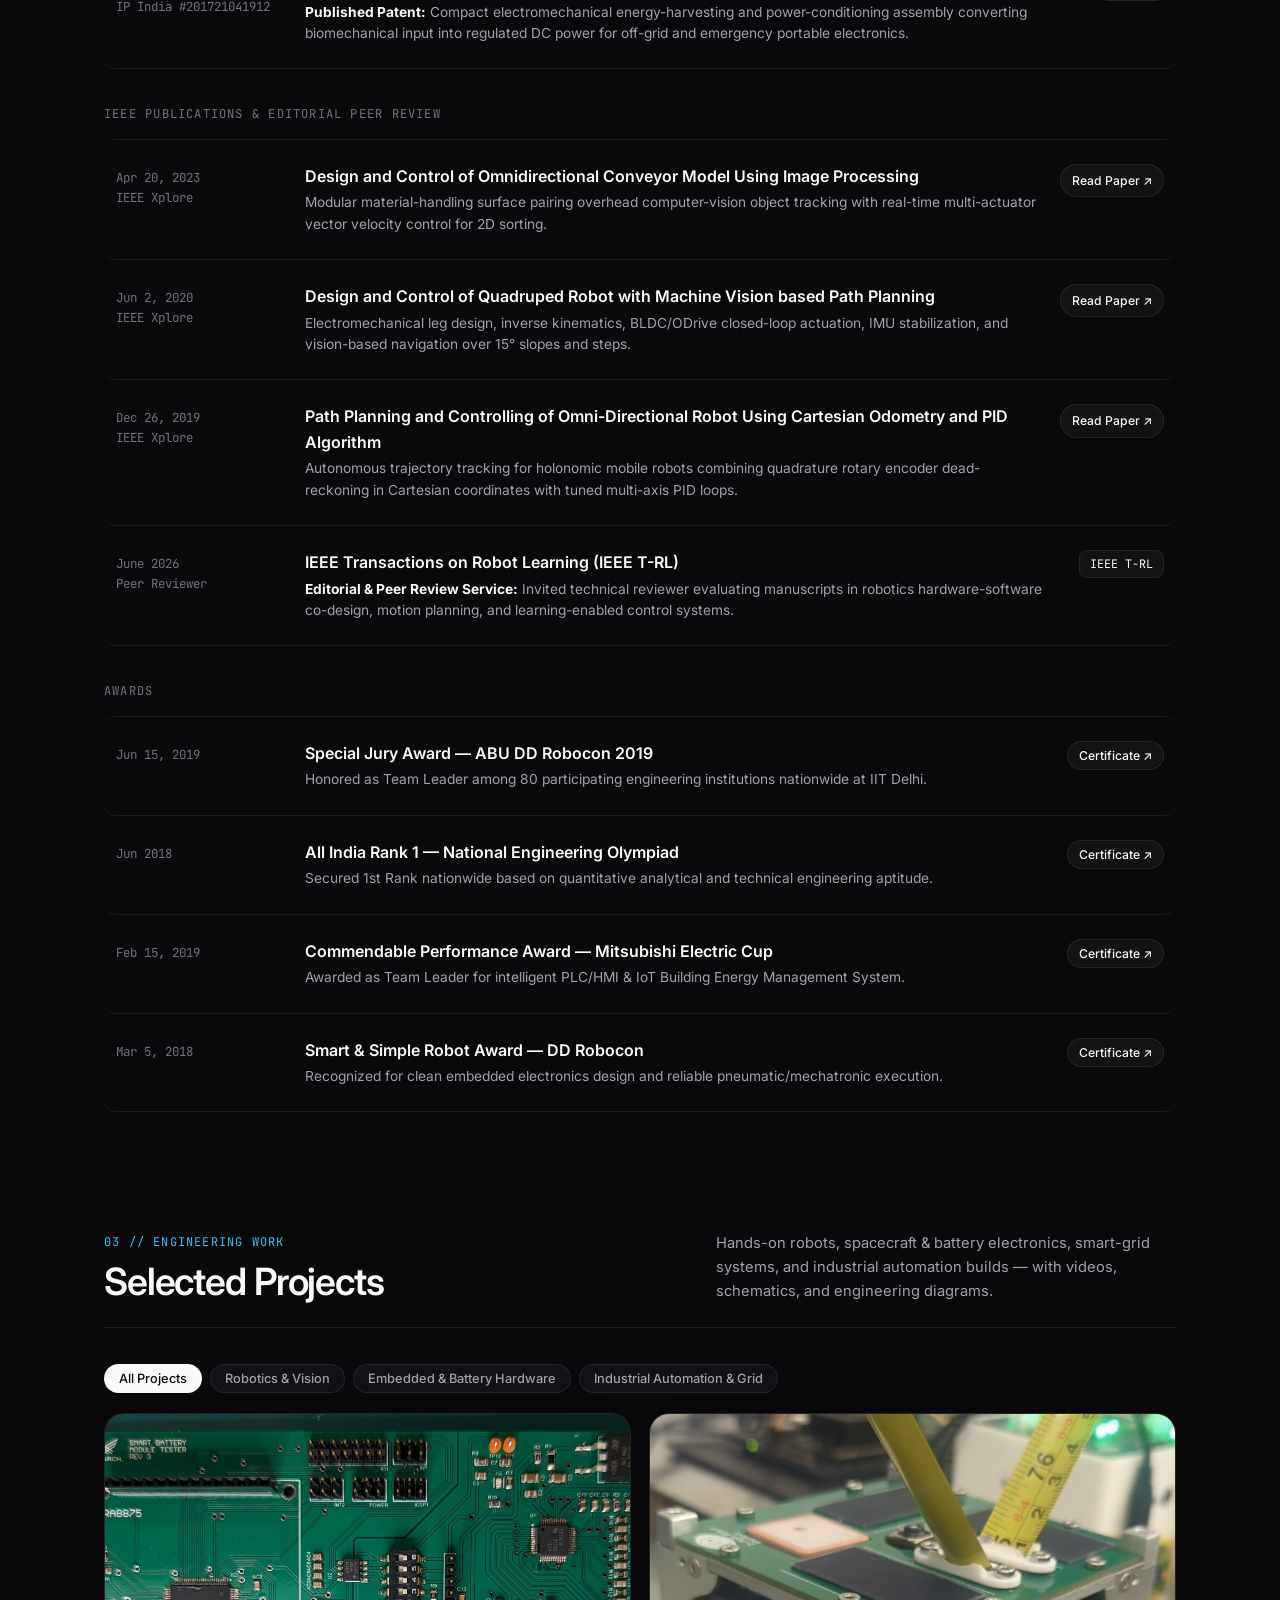
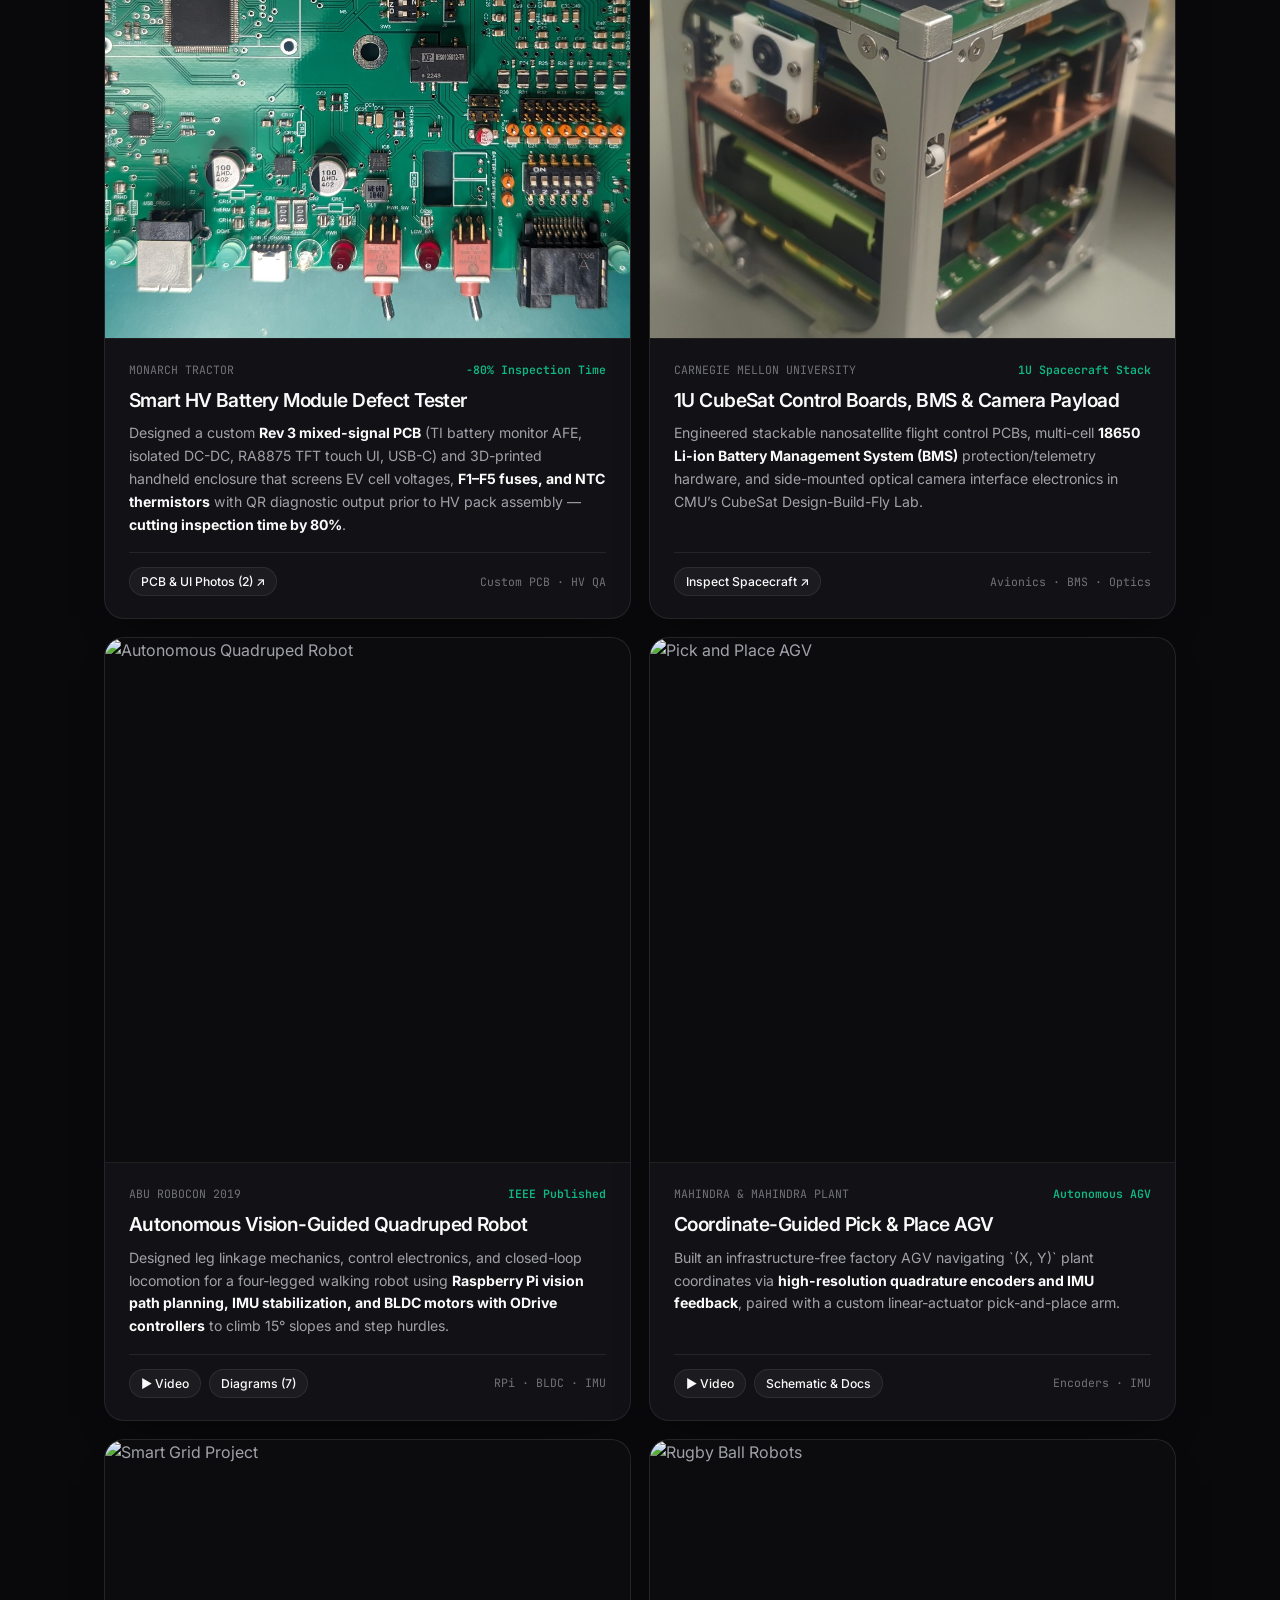
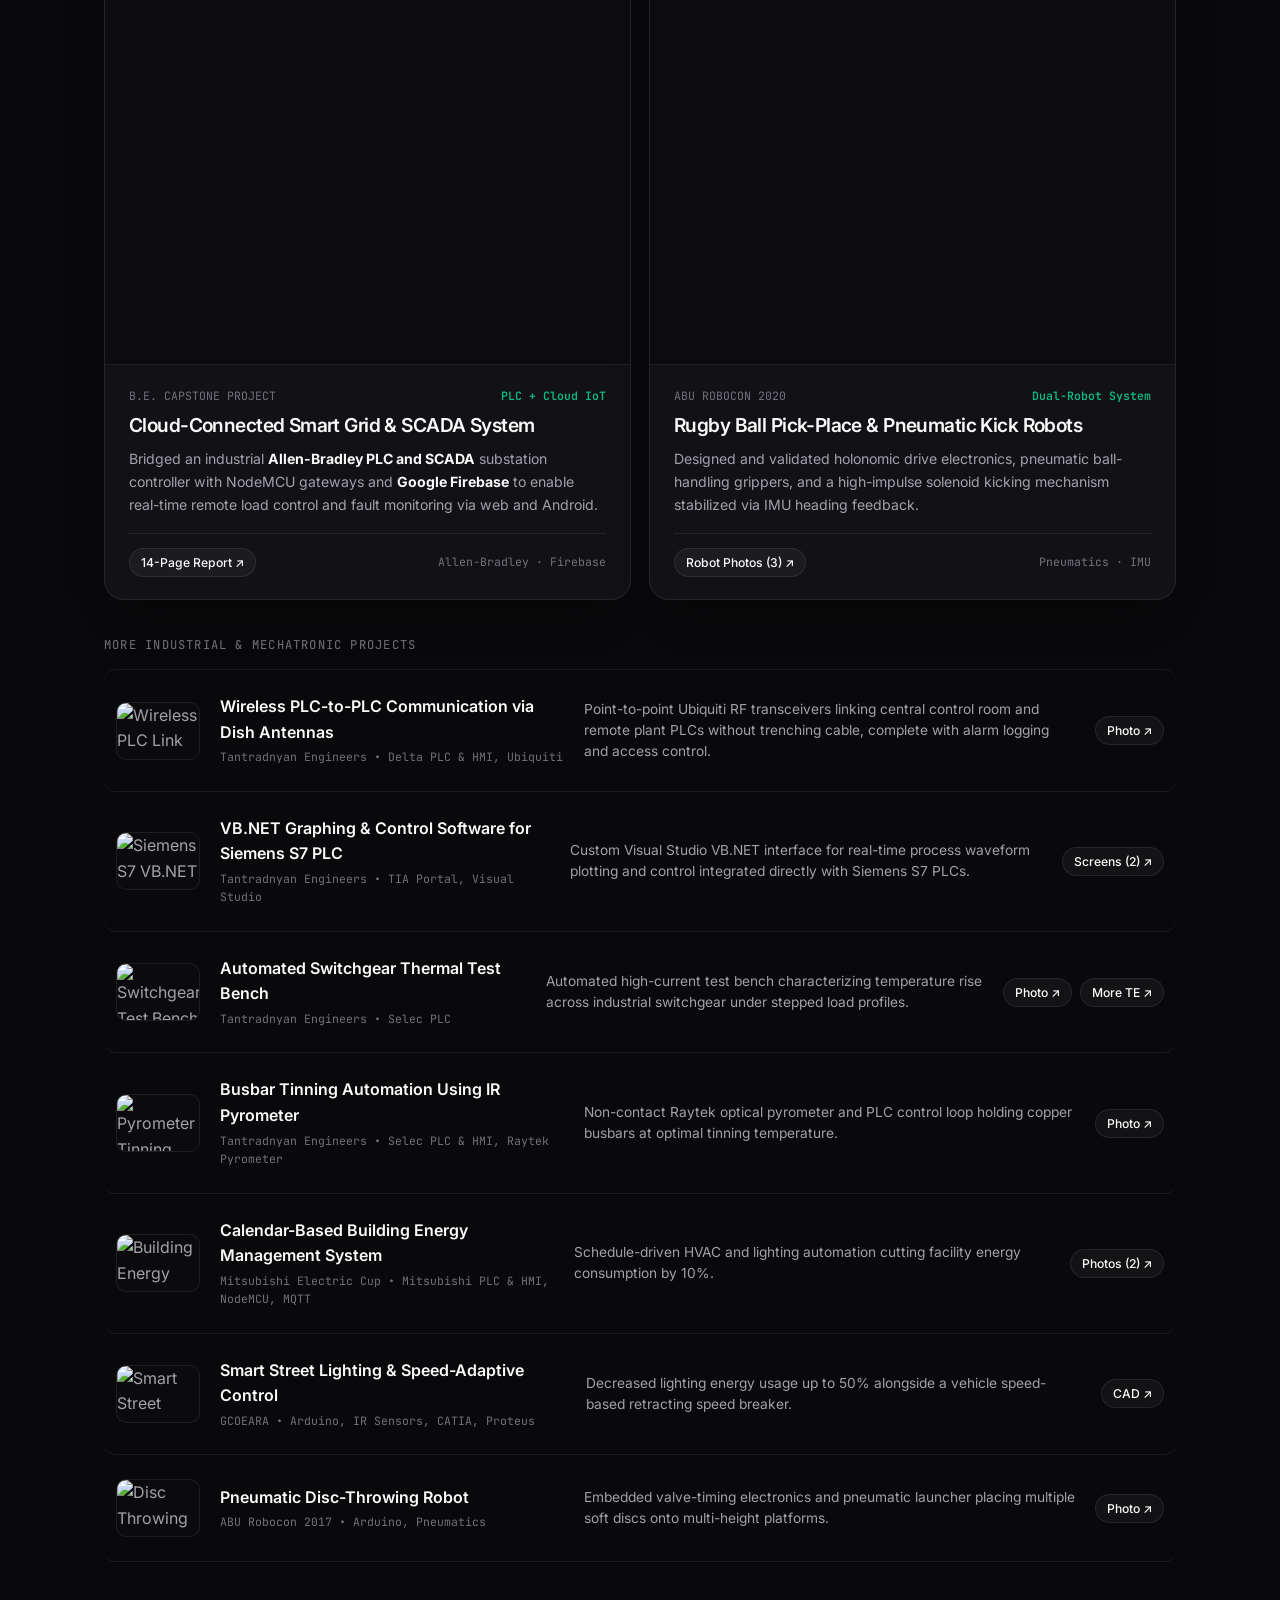
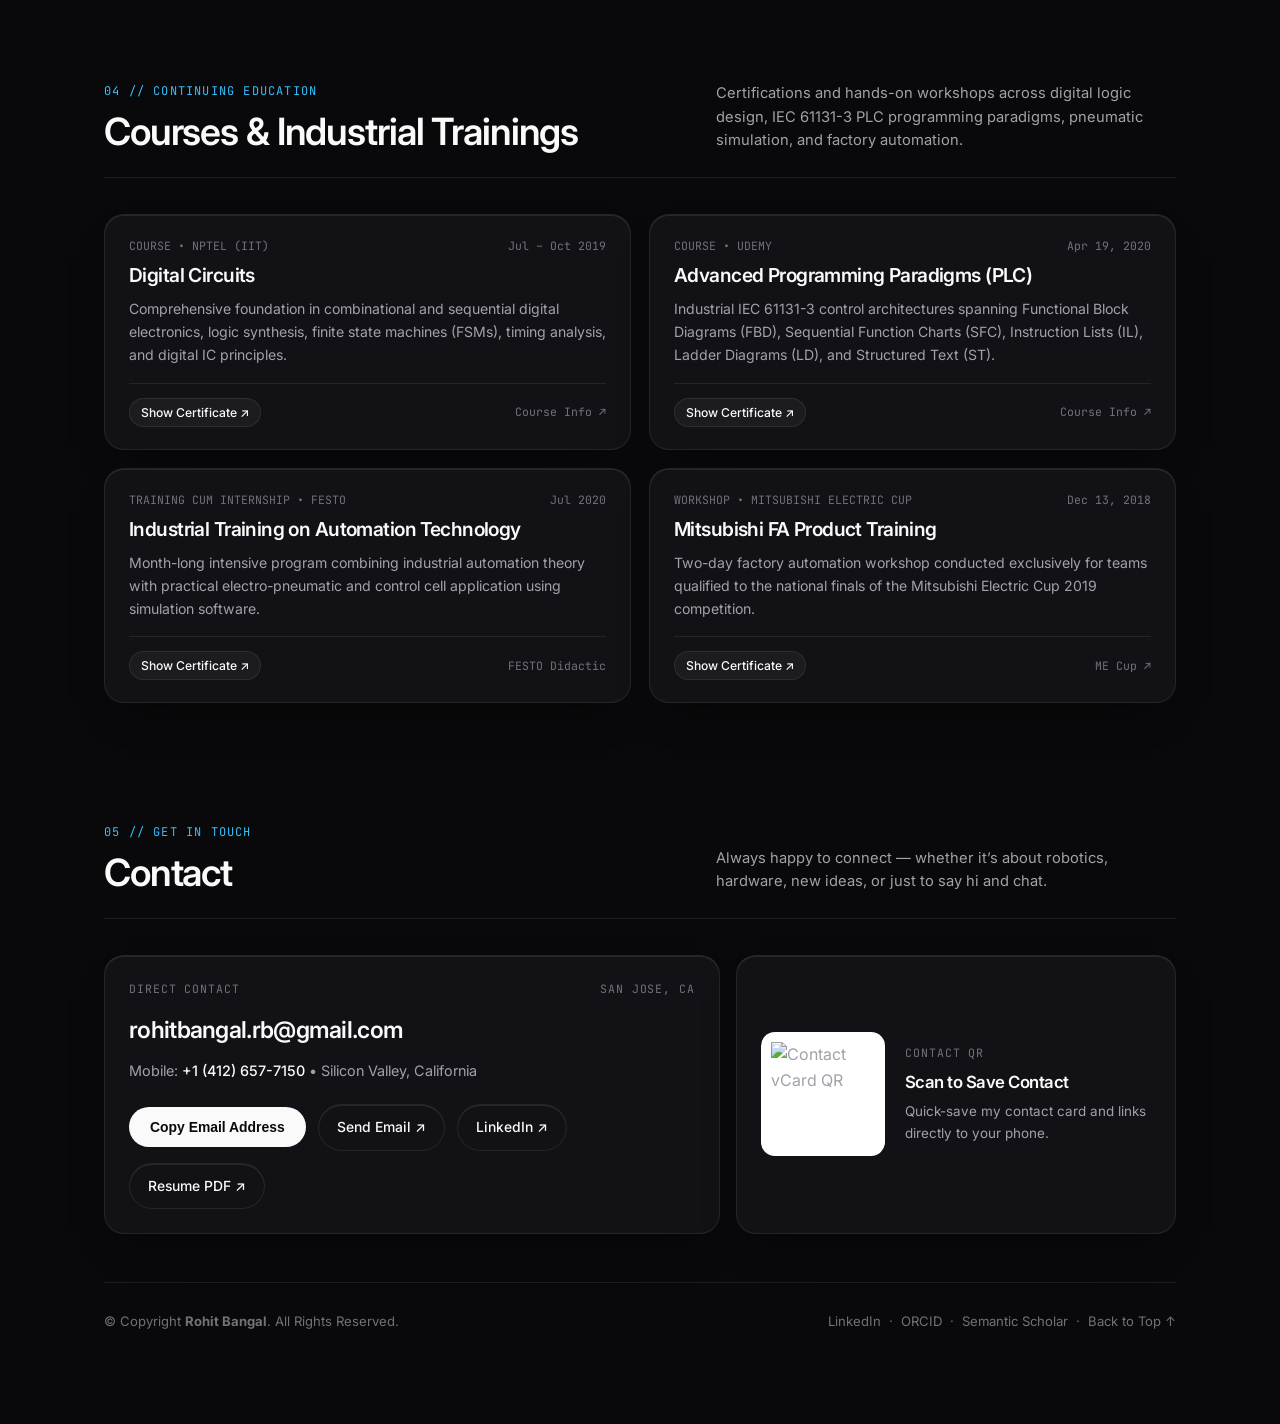
==== commit ec106ae7: "Bust CSS cache (v=11) and lock 1:1 project visual flex-shrink" ====
--- a/index.html
+++ b/index.html
@@ -16,7 +16,7 @@
   <link href="https://fonts.googleapis.com/css2?family=Instrument+Serif:ital@0;1&family=Inter:wght@400;500;600;700&family=JetBrains+Mono:wght@400;500;600;700&display=swap" rel="stylesheet">
 
   <!-- Bespoke Design System -->
-  <link href="css/bespoke.css?v=10" rel="stylesheet">
+  <link href="css/bespoke.css?v=11" rel="stylesheet">
 </head>
 
 <body data-theme="dark">
--- a/css/bespoke.css
+++ b/css/bespoke.css
@@ -753,7 +753,9 @@
 }
 
 .project-visual {
-  height: 220px;
+  width: 100%;
+  aspect-ratio: 1 / 1;
+  flex-shrink: 0;
   background: var(--bg-stage);
   border-bottom: 1px solid var(--border-hairline);
   overflow: hidden;
